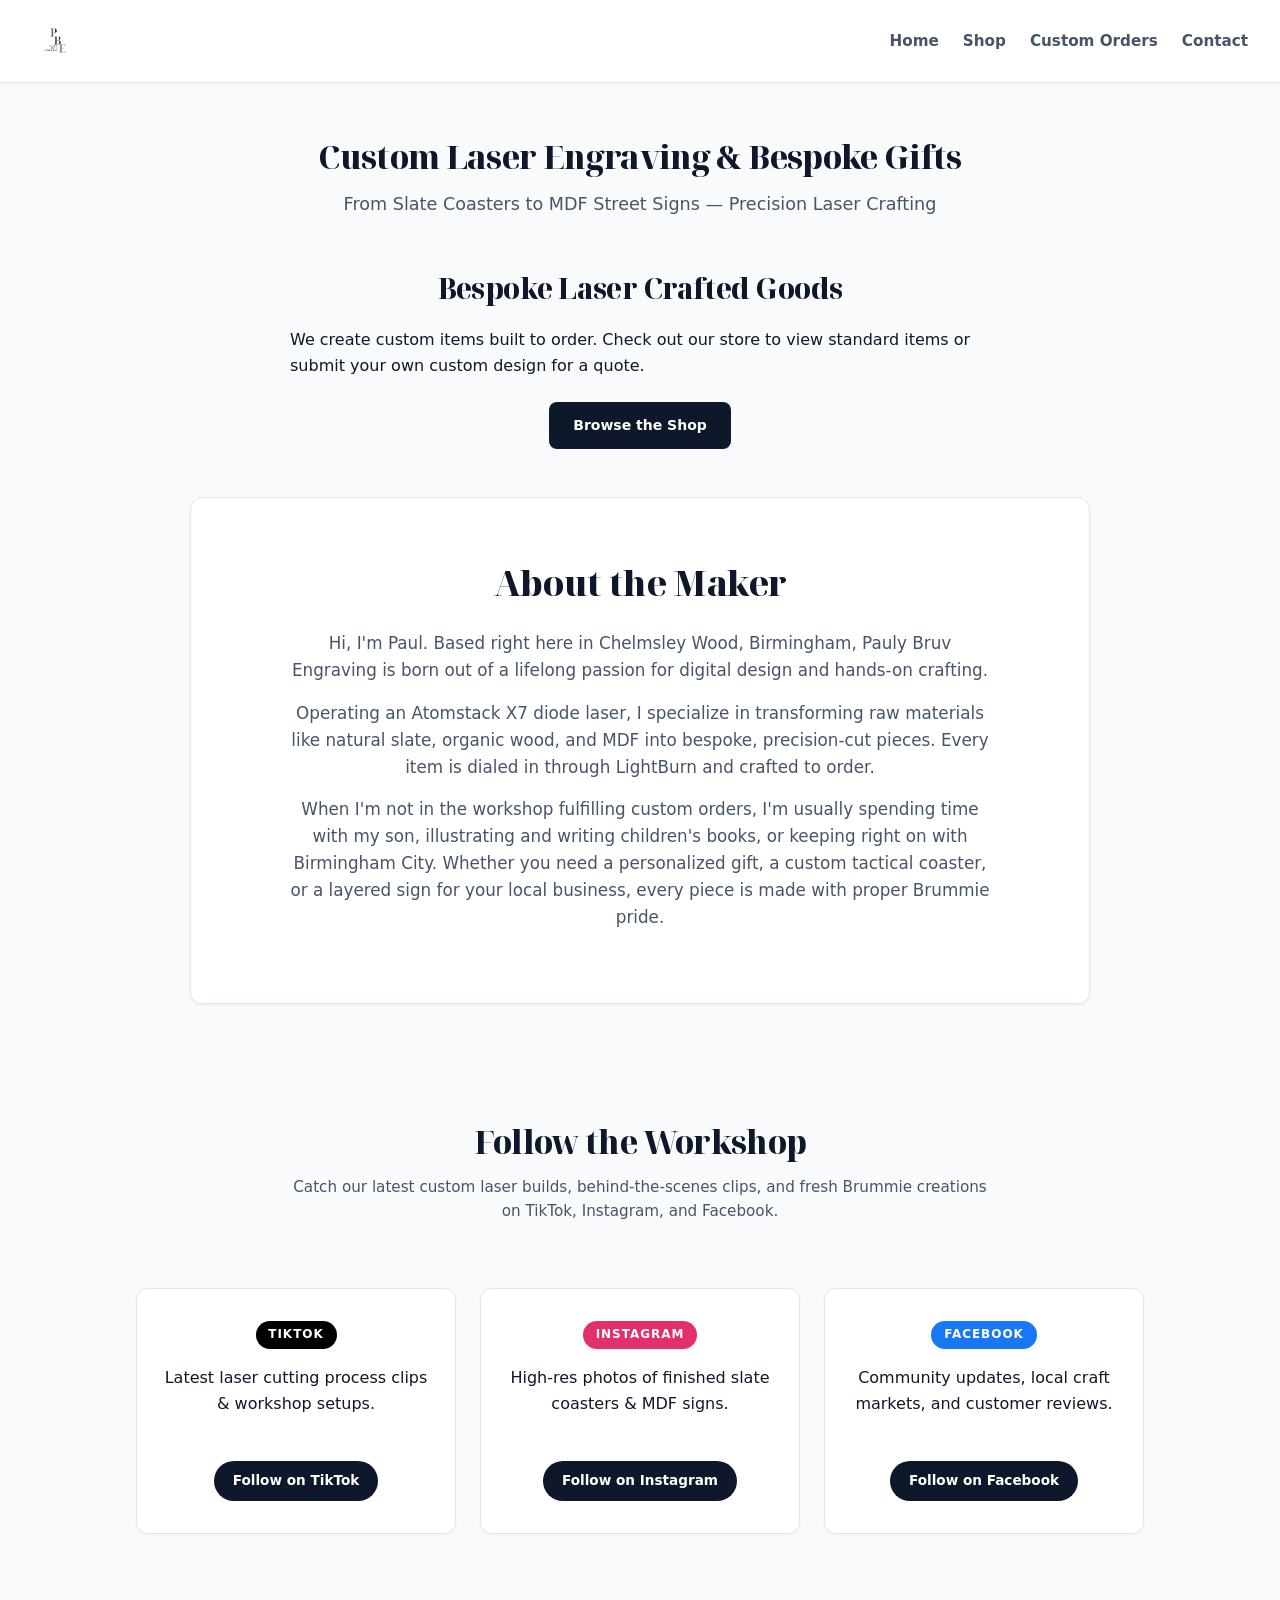
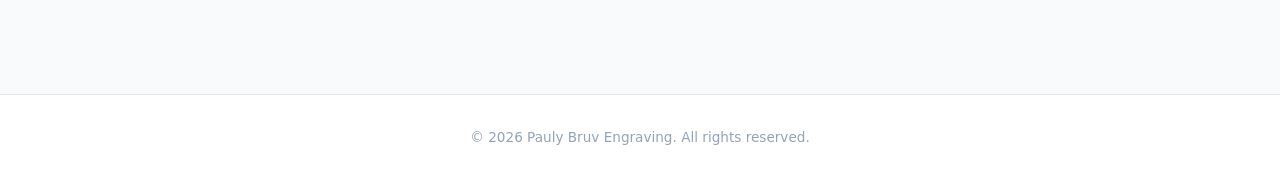
==== index.html @ 88989d53 "new social media" ====
<!DOCTYPE html>
<html lang="en">
<head>
    <meta charset="UTF-8">
    <meta name="viewport" content="width=device-width, initial-scale=1.0">
    <title>Pauly Bruv Engraving - Home</title>
    <!-- Google Fonts: Noto Serif Display -->
    <link rel="preconnect" href="https://fonts.googleapis.com">
    <link rel="preconnect" href="https://fonts.gstatic.com" crossorigin>
    <link href="https://fonts.googleapis.com/css2?family=Noto+Serif+Display:ital,wght@0,100..900;1,100..900&display=swap" rel="stylesheet">
    <link rel="stylesheet" href="assets/css/style.css">
</head>
<body>

    <!-- Main Navigation Header -->
    <header>
        <!-- Logo acts as the home link -->
        <a href="index.html" class="logo-link">
            <img src="assets/images/logo.png" alt="Pauly Bruv Engraving Logo" class="logo-img">
            <!-- Hidden h1 for accessibility/screen readers -->
            <h1 style="position: absolute; width: 1px; height: 1px; padding: 0; margin: -1px; overflow: hidden; clip: rect(0, 0, 0, 0); border: 0;">Pauly Bruv Engraving</h1>
        </a>
        <nav>
            <a href="index.html">Home</a>
            <a href="shop.html">Shop</a>
            <a href="custom.html">Custom Orders</a>
            <a href="contact.html">Contact</a>
        </nav>
    </header>

    <!-- Hero Section -->
    <section class="hero">
        <div class="hero-content">
            <h2>Custom Laser Engraving & Bespoke Gifts</h2>
            <p>From Slate Coasters to MDF Street Signs — Precision Laser Crafting</p>
        </div>
    </section>

    <!-- Home Page Content -->
    <main>
        <h2>Bespoke Laser Crafted Goods</h2>
        <p>We create custom items built to order. Check out our store to view standard items or submit your own custom design for a quote.</p>
        <a href="shop.html" class="btn">Browse the Shop</a>

        <!-- About the Maker Section -->
        <section class="about-maker">
            <div class="about-content">
                <h2>About the Maker</h2>
                <p>Hi, I'm Paul. Based right here in Chelmsley Wood, Birmingham, Pauly Bruv Engraving is born out of a lifelong passion for digital design and hands-on crafting.</p>
                <p>Operating an Atomstack X7 diode laser, I specialize in transforming raw materials like natural slate, organic wood, and MDF into bespoke, precision-cut pieces. Every item is dialed in through LightBurn and crafted to order.</p>
                <p>When I'm not in the workshop fulfilling custom orders, I'm usually spending time with my son, illustrating and writing children's books, or keeping right on with Birmingham City. Whether you need a personalized gift, a custom tactical coaster, or a layered sign for your local business, every piece is made with proper Brummie pride.</p>
            </div>
        </section>

<!-- Social Media Showcase Section -->
<section class="social-showcase">
    <div class="social-header">
        <h2>Follow the Workshop</h2>
        <p>Catch our latest custom laser builds, behind-the-scenes clips, and fresh Brummie creations on TikTok, Instagram, and Facebook.</p>
    </div>

    <!-- Live Widget Container (e.g., Elfsight / Juicer Embed Code) -->
    <div class="social-embed-container">
        <!-- REPLACE THE DIV BELOW WITH YOUR WIDGET EMBED SCRIPT -->
        <div class="social-grid-placeholder">
            <div class="social-card">
                <span class="platform-tag tiktok">TikTok</span>
                <p>Latest laser cutting process clips & workshop setups.</p>
                <a href="https://www.tiktok.com/@paulybruvengraving" target="_blank" rel="noopener" class="btn-social">Follow on TikTok</a>
            </div>
            <div class="social-card">
                <span class="platform-tag instagram">Instagram</span>
                <p>High-res photos of finished slate coasters & MDF signs.</p>
                <a href="https://www.instagram.com/paulybruvengraving/?hl=en" target="_blank" rel="noopener" class="btn-social">Follow on Instagram</a>
            </div>
            <div class="social-card">
                <span class="platform-tag facebook">Facebook</span>
                <p>Community updates, local craft markets, and customer reviews.</p>
                <a href="https://www.facebook.com/profile.php?id=100086305278926&locale=en_GB" target="_blank" rel="noopener" class="btn-social">Follow on Facebook</a>
            </div>
        </div>
    </div>
</section>

    </main>

    <!-- Universal Footer -->
    <footer>
        <p>&copy; 2026 Pauly Bruv Engraving. All rights reserved.</p>
    </footer>

</body>
</html>
---- assets/css/style.css ----
/* ==========================================================================
   1. GLOBAL VARIABLES & DESIGN SYSTEM
   ========================================================================== */
:root {
    /* Color Palette */
    --bg-main: #f8fafc;
    --surface-white: #ffffff;
    --text-primary: #0f172a;
    --text-secondary: #475569;
    --text-muted: #94a3b8;
    
    /* Borders & Accents */
    --border-light: #e2e8f0;
    --border-hover: #cbd5e1;
    --accent-black: #0f172a;
    --accent-hover: #334155;
    --accent-bronze: #5d4037; /* Bronze accent matching brand logo */
    
    /* Badges & Shadows */
    --badge-bg: #fef3c7;
    --badge-text: #92400e;
    --shadow-sm: 0 1px 3px 0 rgb(0 0 0 / 0.05);
    --shadow-md: 0 10px 15px -3px rgb(0 0 0 / 0.05), 0 4px 6px -4px rgb(0 0 0 / 0.02);
    
    /* Dimensions & Typography */
    --radius: 8px;
    --font-heading: 'Noto Serif Display', serif;
    --font-body: system-ui, -apple-system, BlinkMacSystemFont, 'Segoe UI', Roboto, Oxygen, Ubuntu, Cantarell, sans-serif;
}


/* ==========================================================================
   2. GLOBAL BASE STYLES
   ========================================================================== */
* {
    box-sizing: border-box;
    margin: 0;
    padding: 0;
}

body {
    font-family: var(--font-body);
    background-color: var(--bg-main);
    color: var(--text-primary);
    line-height: 1.6;
    -webkit-font-smoothing: antialiased;
}

h1, h2, h3 {
    font-family: var(--font-heading);
}

/* Base Page Container */
main {
    max-width: 1200px;
    margin: 0 auto;
    padding: 2rem 1.5rem 5rem 1.5rem;
    display: flex;
    flex-direction: column;
    align-items: center;
}

main h2 {
    font-size: 1.75rem;
    font-weight: 800;
    letter-spacing: -0.02em;
    margin-bottom: 1rem;
    text-align: center;
}

main p {
    max-width: 700px;
    margin-bottom: 1.5rem;
}


/* ==========================================================================
   3. NAVIGATION HEADER & FOOTER (FLEXBOX)
   ========================================================================== */
header {
    display: flex;
    justify-content: space-between;
    align-items: center;
    background-color: rgba(255, 255, 255, 0.95);
    backdrop-filter: blur(8px);
    border-bottom: 1px solid var(--border-light);
    padding: 1rem 2rem;
    position: sticky;
    top: 0;
    z-index: 100;
    box-shadow: var(--shadow-sm);
}

.logo-link {
    display: flex;
    align-items: center;
    text-decoration: none;
    line-height: 0; 
}

.logo-img {
    max-height: 50px;
    width: auto; 
    transition: transform 0.2s ease;
}

.logo-img:hover {
    transform: scale(1.03);
}

nav {
    display: flex;
    gap: 1.5rem;
    align-items: center;
}

nav a {
    color: var(--text-secondary);
    text-decoration: none;
    font-size: 0.95rem;
    font-weight: 600;
    transition: color 0.2s ease-in-out;
}

nav a:hover {
    color: var(--accent-bronze);
}

footer {
    border-top: 1px solid var(--border-light);
    text-align: center;
    padding: 2rem 1rem;
    color: var(--text-muted);
    font-size: 0.85rem;
    background-color: var(--surface-white);
}


/* ==========================================================================
   4. HOME PAGE - HERO SECTION
   ========================================================================== */
.hero {
    display: flex;
    justify-content: center;
    align-items: center;
    text-align: center;
    padding: 3rem 1.5rem 1rem 1.5rem;
    width: 100%;
}

.hero-content {
    max-width: 800px;
    width: 100%;
}

.hero-content h2 {
    font-size: 2rem;
    font-weight: 800;
    letter-spacing: -0.02em;
    margin-bottom: 0.5rem;
}

.hero-content p {
    font-size: 1.1rem;
    color: var(--text-secondary);
}


/* ==========================================================================
   5. SHOP PAGE - PRODUCT CATALOG FLEXBOX GRID
   ========================================================================== */
main section {
    display: flex;
    flex-wrap: wrap;
    gap: 2rem;
    justify-content: center;
    padding: 2rem 0;
    width: 100%;
}

article {
    display: flex;
    flex-direction: column;
    justify-content: space-between;
    flex: 1 1 280px; 
    max-width: 350px;
    background: var(--surface-white);
    border: 1px solid var(--border-light);
    border-radius: 12px;
    padding: 1.5rem;
    position: relative;
    box-shadow: var(--shadow-sm);
    transition: transform 0.2s ease, border-color 0.2s ease, box-shadow 0.2s ease;
}

article:hover {
    transform: translateY(-3px);
    border-color: var(--border-hover);
    box-shadow: var(--shadow-md);
}

article img {
    width: 100%;
    height: 200px;
    object-fit: cover;
    background-color: var(--bg-main);
    border-radius: 8px;
    margin-bottom: 1.25rem;
    border: 1px solid var(--border-light);
}

mark {
    position: absolute;
    top: 2rem;
    left: 2rem;
    background-color: var(--badge-bg);
    color: var(--badge-text);
    font-size: 0.75rem;
    font-weight: 700;
    text-transform: uppercase;
    letter-spacing: 0.05em;
    padding: 0.25rem 0.6rem;
    border-radius: 4px;
}

article h3 {
    font-size: 1.1rem;
    font-weight: 700;
    line-height: 1.3;
    margin-bottom: 0.5rem;
}

article p {
    color: var(--text-secondary);
    font-size: 0.9rem;
    margin-bottom: 0.75rem;
}

article p strong {
    color: var(--text-primary);
    font-size: 1.1rem;
}


/* ==========================================================================
   6. REUSABLE BUTTONS
   ========================================================================== */
.btn,
.btn-primary {
    display: inline-block;
    text-align: center;
    background-color: var(--accent-black);
    color: var(--surface-white);
    text-decoration: none;
    font-weight: 600;
    font-size: 0.875rem;
    padding: 0.75rem 1.5rem;
    border-radius: var(--radius);
    transition: background-color 0.2s ease, transform 0.15s ease;
}

article a {
    display: inline-block;
    text-align: center;
    background-color: var(--accent-black);
    color: var(--surface-white);
    text-decoration: none;
    font-weight: 600;
    font-size: 0.875rem;
    padding: 0.75rem 1.5rem;
    border-radius: var(--radius);
    margin-top: auto;
    align-self: center;
    transition: background-color 0.2s ease, transform 0.15s ease;
}

article a:hover, 
.btn:hover,
.btn-primary:hover {
    background-color: var(--accent-hover);
    transform: translateY(-1px);
}


/* ==========================================================================
   7. CUSTOM ORDER PAGE & FORMS
   ========================================================================== */
.custom-order-container {
    max-width: 800px;
    width: 100%;
    margin: 0 auto;
    padding: 2.5rem;
    background-color: var(--surface-white);
    border: 1px solid var(--border-light);
    border-radius: 12px;
    box-shadow: var(--shadow-sm);
}

.custom-order-header {
    text-align: center;
    margin-bottom: 2rem;
    border-bottom: 1px solid var(--border-light);
    padding-bottom: 1.5rem;
}

.custom-order-header h2 {
    font-size: 2rem;
    font-weight: 800;
    color: var(--text-primary);
    margin-bottom: 0.5rem;
}

.form-group {
    margin-bottom: 1.5rem;
    display: flex;
    flex-direction: column;
}

.form-group label {
    font-weight: 600;
    margin-bottom: 0.5rem;
    font-size: 0.9rem;
    color: var(--text-primary);
}

.form-control,
input[type="text"],
input[type="email"],
select,
textarea {
    width: 100%;
    padding: 0.75rem 1rem;
    background-color: var(--bg-main);
    border: 1px solid var(--border-light);
    border-radius: var(--radius);
    color: var(--text-primary);
    font-size: 0.95rem;
    font-family: inherit;
    transition: border-color 0.2s, box-shadow 0.2s, background-color 0.2s;
}

textarea {
    resize: vertical;
    min-height: 120px;
}

.form-control:focus,
input[type="text"]:focus,
input[type="email"]:focus,
select:focus,
textarea:focus {
    outline: none;
    border-color: var(--accent-black);
    background-color: var(--surface-white);
    box-shadow: 0 0 0 3px rgba(15, 23, 42, 0.1);
}

.file-upload-zone {
    border: 2px dashed var(--border-light);
    border-radius: var(--radius);
    padding: 2rem;
    text-align: center;
    background-color: var(--bg-main);
    cursor: pointer;
    transition: border-color 0.2s, background-color 0.2s;
}

.file-upload-zone:hover {
    border-color: var(--accent-black);
    background-color: var(--surface-white);
}

.file-upload-zone input[type="file"] {
    display: none;
}

.btn-submit {
    width: 100%;
    padding: 0.85rem 2rem;
    background-color: var(--accent-black);
    color: var(--surface-white);
    font-weight: 700;
    font-size: 1rem;
    border: none;
    border-radius: var(--radius);
    cursor: pointer;
    text-transform: uppercase;
    letter-spacing: 0.05em;
    transition: background-color 0.2s ease, transform 0.15s ease;
}

.btn-submit:hover {
    background-color: var(--accent-hover);
    transform: translateY(-1px);
}

/* ==========================================================================
   EXACT MDF STREET SIGN MOCKUP (INSET CORNERS & DUAL-LAYER)
   ========================================================================== */
.sign-preview-wrapper {
    background: var(--surface-white);
    border: 1px solid var(--border-light);
    border-radius: 12px;
    padding: 2rem 1.5rem;
    margin-bottom: 2rem;
    text-align: center;
    box-shadow: var(--shadow-sm);
    width: 100%;
}

/* Mockup Frame forced to exact 395 x 98.75 mm aspect ratio (4:1) */
.mdf-mockup {
    width: 100%;
    max-width: 520px;
    aspect-ratio: 395 / 98.75;
    margin: 1.5rem auto;
    position: relative;
    display: flex;
    align-items: center;
    justify-content: center;
    padding: 12px;
    box-sizing: border-box;
    
    /* Inset corner shape matching physical vector cut */
    clip-path: polygon(
        14px 0%, calc(100% - 14px) 0%, 
        100% 14px, 100% calc(100% - 14px), 
        calc(100% - 14px) 100%, 14px 100%, 
        0% calc(100% - 14px), 0% 14px
    );
    box-shadow: 0 8px 18px rgba(0, 0, 0, 0.3);
    transition: background-color 0.2s ease;
}

/* Style A: Black Outer Frame / White Faceplate / Black Lettering */
.mdf-mockup.black-base-white-text {
    background-color: #121212;
}

.mdf-mockup.black-base-white-text .sign-border {
    background-color: #f2f2f2;
    border: 2px solid #e0e0e0;
}

.mdf-mockup.black-base-white-text #preview-text-display {
    color: #121212;
    text-shadow: 1px 1px 1px rgba(0, 0, 0, 0.15);
}

/* Style B: Inverted Color Scheme */
.mdf-mockup.white-base-black-text {
    background-color: #f2f2f2;
}

.mdf-mockup.white-base-black-text .sign-border {
    background-color: #121212;
    border: 2px solid #222222;
}

.mdf-mockup.white-base-black-text #preview-text-display {
    color: #f2f2f2;
    text-shadow: 1px 1px 1px rgba(0, 0, 0, 0.5);
}

/* Inner Faceplate Cutout */
.sign-border {
    width: 100%;
    height: 100%;
    display: flex;
    align-items: center;
    justify-content: center;
    padding: 0 1.5rem;
    box-sizing: border-box;
    
    clip-path: polygon(
        10px 0%, calc(100% - 10px) 0%, 
        100% 10px, 100% calc(100% - 10px), 
        calc(100% - 10px) 100%, 10px 100%, 
        0% calc(100% - 10px), 0% 10px
    );
}

/* Sign Typography */
#preview-text-display {
    font-family: system-ui, -apple-system, BlinkMacSystemFont, "Segoe UI", Roboto, sans-serif;
    font-size: 1.4rem;
    font-weight: 900;
    letter-spacing: 0.05em;
    text-transform: uppercase;
    white-space: nowrap;
    overflow: hidden;
    text-overflow: ellipsis;
    max-width: 100%;
    line-height: 1;
}

/* ==========================================================================
   PREMIUM FINISH TOGGLE BUTTONS
   ========================================================================== */
.preview-controls {
    display: flex;
    flex-direction: column;
    align-items: center;
    gap: 0.85rem;
    margin-top: 1.75rem;
}

.preview-controls label {
    font-size: 0.8rem;
    font-weight: 800;
    text-transform: uppercase;
    letter-spacing: 0.08em;
    color: var(--text-secondary);
}

.button-group {
    display: flex;
    gap: 0.75rem;
    flex-wrap: wrap;
    justify-content: center;
}

.finish-btn {
    background-color: var(--surface-white);
    color: var(--text-primary);
    border: 2px solid var(--border-light);
    padding: 0.7rem 1.4rem;
    font-size: 0.85rem;
    font-weight: 700;
    border-radius: 30px;
    cursor: pointer;
    transition: all 0.2s cubic-bezier(0.4, 0, 0.2, 1);
    box-shadow: 0 2px 4px rgba(0,0,0,0.04);
    display: flex;
    align-items: center;
    gap: 0.5rem;
}

.finish-btn::before {
    content: '';
    display: inline-block;
    width: 8px;
    height: 8px;
    border-radius: 50%;
    background-color: var(--border-hover);
    transition: background-color 0.2s ease;
}

.finish-btn:hover {
    border-color: var(--accent-black);
    transform: translateY(-2px);
    box-shadow: 0 4px 12px rgba(0,0,0,0.08);
}

.finish-btn.active {
    background-color: #121212;
    color: #ffffff;
    border-color: #121212;
    box-shadow: 0 4px 12px rgba(0,0,0,0.18);
}

.finish-btn.active::before {
    background-color: #22c55e;
}


/* ==========================================================================
   8. ABOUT THE MAKER (HOME PAGE)
   ========================================================================== */
.about-maker {
    width: 90%; 
    max-width: 900px; 
    background-color: var(--surface-white);
    border: 1px solid var(--border-light);
    border-radius: 12px;
    padding: 3.5rem 2rem;
    margin: 3rem auto 2rem auto; 
    box-shadow: var(--shadow-sm);
    display: flex;
    flex-direction: column;
    align-items: center;
    text-align: center; 
}

.about-content {
    width: 100%;
    text-align: center;
}

.about-maker h2 {
    color: var(--text-primary);
    font-size: 2.2rem;
    margin-bottom: 1.25rem;
}

.about-maker p {
    color: var(--text-secondary);
    font-size: 1.05rem;
    margin-bottom: 1rem;
    max-width: 700px; 
    margin-left: auto;
    margin-right: auto;
}


/* ==========================================================================
   9. MEDIA QUERIES (RESPONSIVENESS)
   ========================================================================== */
@media (max-width: 600px) {
    header {
        flex-direction: column;
        gap: 1rem;
    }

    nav {
        margin-left: 0;
    }

    .custom-order-container {
        padding: 1.25rem;
    }

    .about-maker {
        padding: 2.5rem 1.5rem;
    }
}

/* ==========================================================================
   SOCIAL MEDIA SHOWCASE SECTION
   ========================================================================== */
.social-showcase {
    width: 100%;
    max-width: 1100px;
    margin: 3rem auto;
    text-align: center;
}

.social-header h2 {
    font-size: 2rem;
    font-weight: 800;
    margin-bottom: 0.5rem;
}

.social-header p {
    color: var(--text-secondary);
    font-size: 0.95rem;
    margin: 0 auto 2rem auto;
}

.social-grid-placeholder {
    display: flex;
    gap: 1.5rem;
    flex-wrap: wrap;
    justify-content: center;
}

.social-card {
    background: var(--surface-white);
    border: 1px solid var(--border-light);
    border-radius: 12px;
    padding: 2rem 1.5rem;
    flex: 1 1 250px;
    max-width: 320px;
    display: flex;
    flex-direction: column;
    align-items: center;
    justify-content: space-between;
    box-shadow: var(--shadow-sm);
    transition: transform 0.2s ease, box-shadow 0.2s ease;
}

.social-card:hover {
    transform: translateY(-3px);
    box-shadow: var(--shadow-md);
}

.platform-tag {
    font-size: 0.75rem;
    font-weight: 800;
    text-transform: uppercase;
    letter-spacing: 0.08em;
    padding: 0.3rem 0.8rem;
    border-radius: 20px;
    margin-bottom: 1rem;
}

.platform-tag.tiktok { background: #000000; color: #ffffff; }
.platform-tag.instagram { background: #e1306c; color: #ffffff; }
.platform-tag.facebook { background: #1877f2; color: #ffffff; }

.btn-social {
    display: inline-block;
    margin-top: 1.25rem;
    padding: 0.6rem 1.2rem;
    background-color: var(--accent-black);
    color: var(--surface-white);
    text-decoration: none;
    font-size: 0.85rem;
    font-weight: 700;
    border-radius: 30px;
    transition: background-color 0.2s ease, transform 0.15s ease;
}

.btn-social:hover {
    background-color: var(--accent-hover);
    transform: translateY(-1px);
}
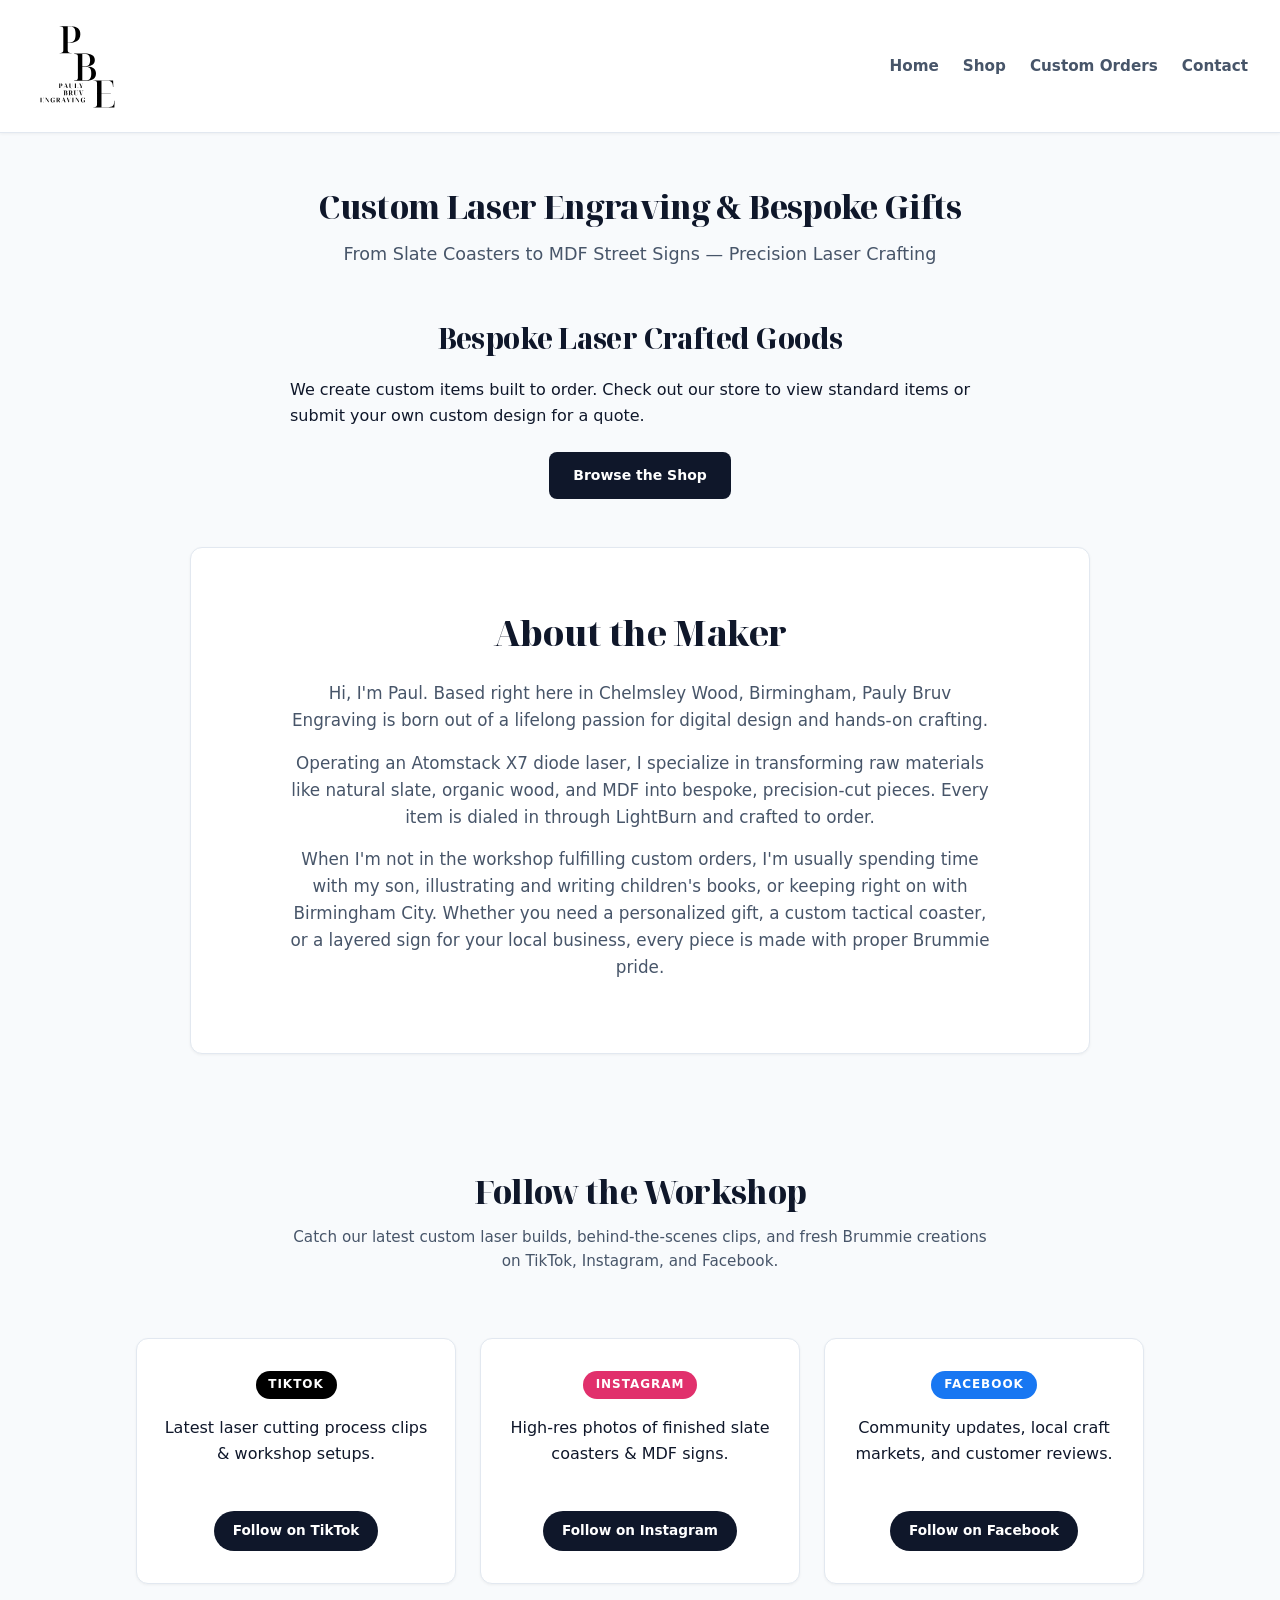
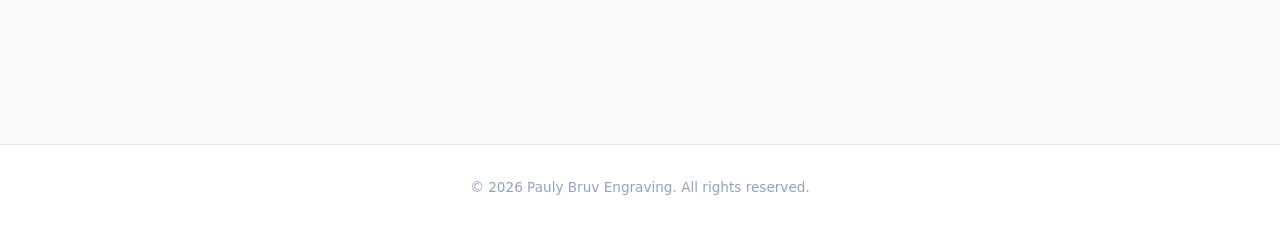
==== commit d32306cf: "Force push updated logo.svg file" ====
--- a/index.html
+++ b/index.html
@@ -16,7 +16,7 @@
     <header>
         <!-- Logo acts as the home link -->
         <a href="index.html" class="logo-link">
-            <img src="assets/images/logo.png" alt="Pauly Bruv Engraving Logo" class="logo-img">
+            <img src="assets/images/logo.svg" alt="Pauly Bruv Engraving Logo" class="logo-img">
             <!-- Hidden h1 for accessibility/screen readers -->
             <h1 style="position: absolute; width: 1px; height: 1px; padding: 0; margin: -1px; overflow: hidden; clip: rect(0, 0, 0, 0); border: 0;">Pauly Bruv Engraving</h1>
         </a>
--- a/assets/css/style.css
+++ b/assets/css/style.css
@@ -99,7 +99,7 @@
 }
 
 .logo-img {
-    max-height: 50px;
+    max-height: 100px;
     width: auto; 
     transition: transform 0.2s ease;
 }
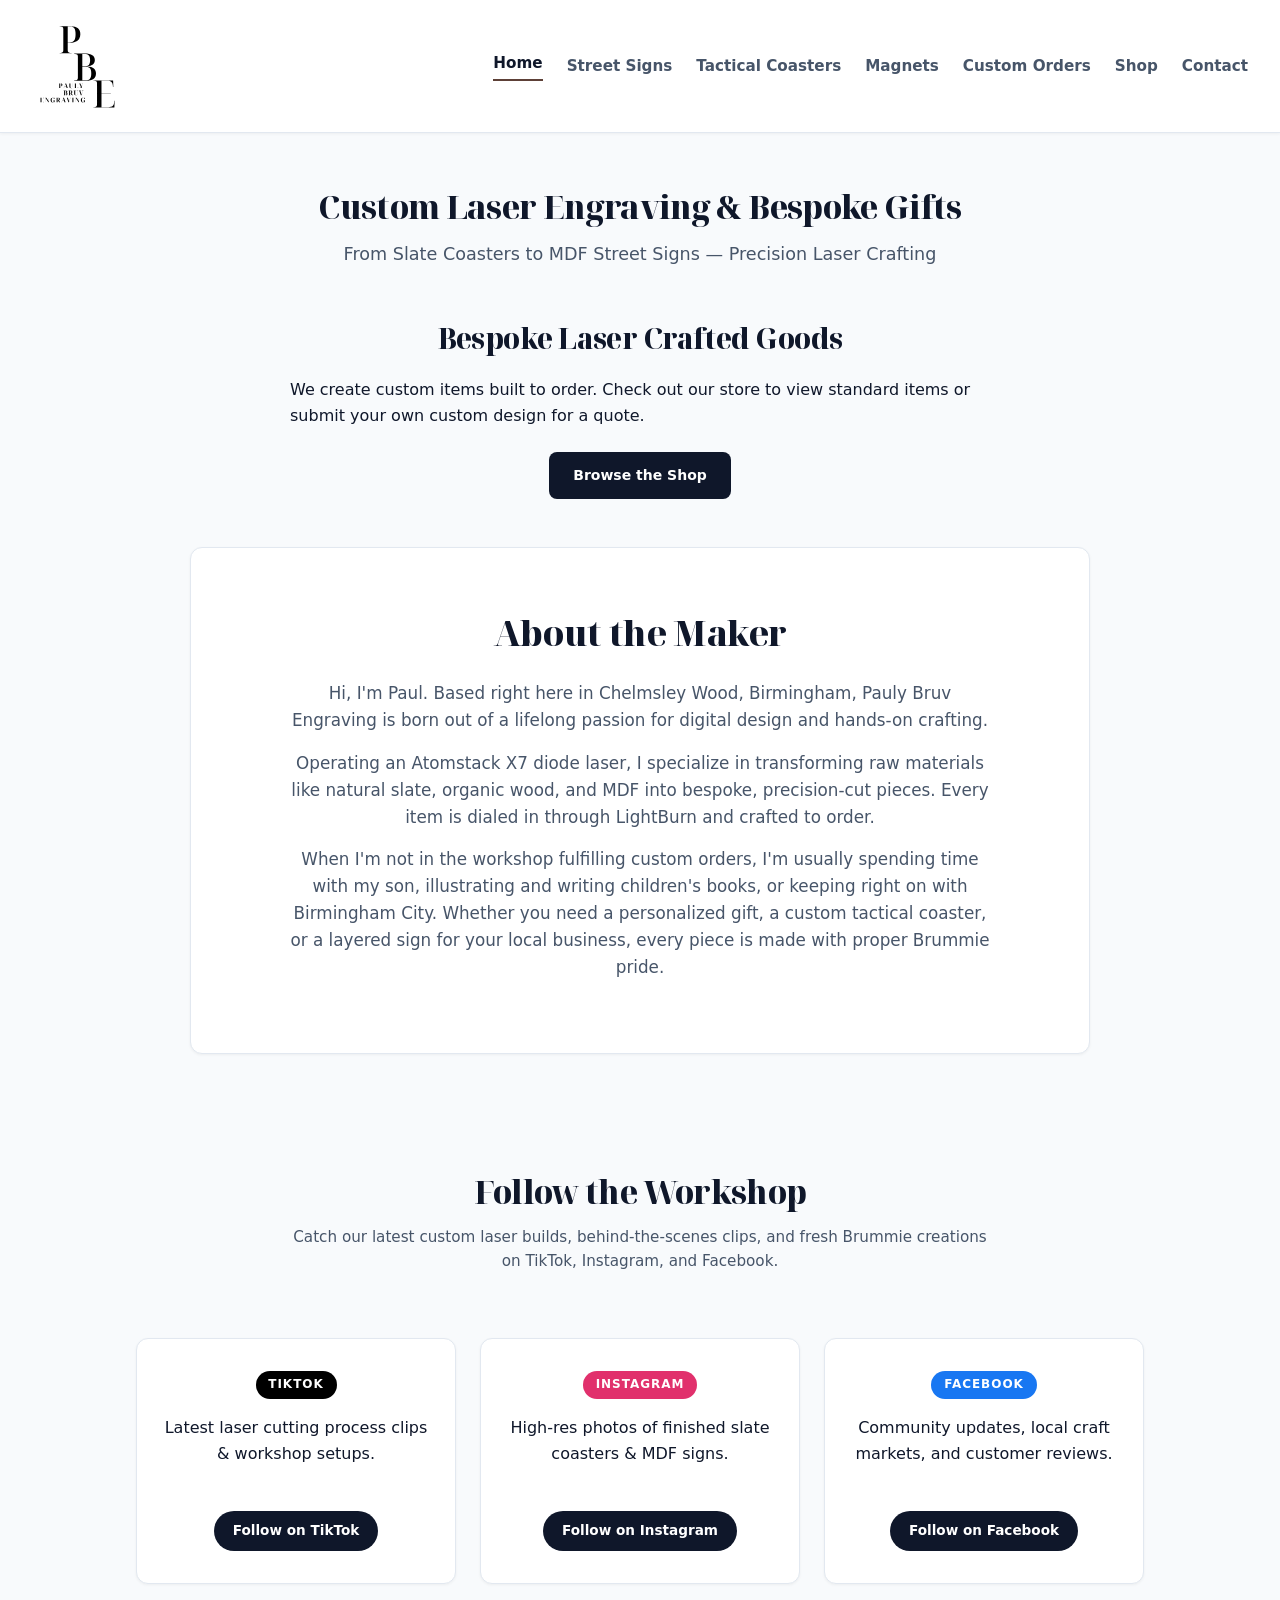
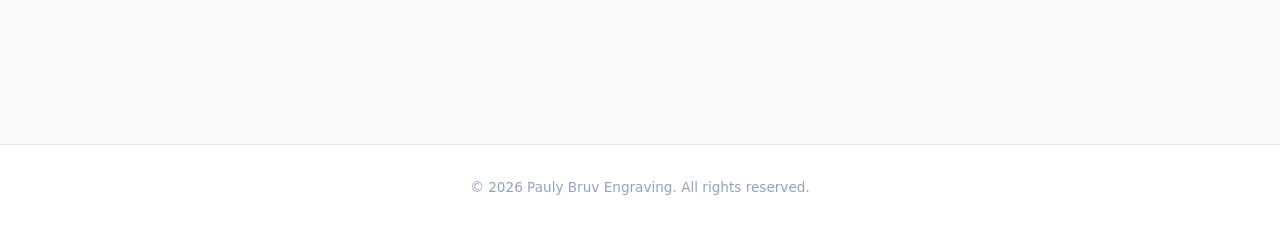
==== commit d855d25a: "Updated site layout, navigation, street sign builder, and CSS" ====
--- a/index.html
+++ b/index.html
@@ -1,93 +1,151 @@
-<!DOCTYPE html>
+<!doctype html>
 <html lang="en">
-<head>
-    <meta charset="UTF-8">
-    <meta name="viewport" content="width=device-width, initial-scale=1.0">
+  <head>
+    <meta charset="UTF-8" />
+    <meta name="viewport" content="width=device-width, initial-scale=1.0" />
     <title>Pauly Bruv Engraving - Home</title>
-    <!-- Google Fonts: Noto Serif Display -->
-    <link rel="preconnect" href="https://fonts.googleapis.com">
-    <link rel="preconnect" href="https://fonts.gstatic.com" crossorigin>
-    <link href="https://fonts.googleapis.com/css2?family=Noto+Serif+Display:ital,wght@0,100..900;1,100..900&display=swap" rel="stylesheet">
-    <link rel="stylesheet" href="assets/css/style.css">
-</head>
-<body>
-
-    <!-- Main Navigation Header -->
+    <link rel="preconnect" href="https://fonts.googleapis.com" />
+    <link rel="preconnect" href="https://fonts.gstatic.com" crossorigin />
+    <link
+      href="https://fonts.googleapis.com/css2?family=Noto+Serif+Display:ital,wght@0,100..900;1,100..900&display=swap"
+      rel="stylesheet"
+    />
+    <link rel="stylesheet" href="assets/css/style.css" />
+  </head>
+  <body>
+    <!-- Standardized Navigation Header -->
     <header>
-        <!-- Logo acts as the home link -->
-        <a href="index.html" class="logo-link">
-            <img src="assets/images/logo.svg" alt="Pauly Bruv Engraving Logo" class="logo-img">
-            <!-- Hidden h1 for accessibility/screen readers -->
-            <h1 style="position: absolute; width: 1px; height: 1px; padding: 0; margin: -1px; overflow: hidden; clip: rect(0, 0, 0, 0); border: 0;">Pauly Bruv Engraving</h1>
-        </a>
-        <nav>
-            <a href="index.html">Home</a>
-            <a href="shop.html">Shop</a>
-            <a href="custom.html">Custom Orders</a>
-            <a href="contact.html">Contact</a>
-        </nav>
+      <a href="index.html" class="logo-link">
+        <img
+          src="assets/images/logo.svg"
+          alt="Pauly Bruv Engraving Logo"
+          class="logo-img"
+        />
+        <h1
+          style="
+            position: absolute;
+            width: 1px;
+            height: 1px;
+            padding: 0;
+            margin: -1px;
+            overflow: hidden;
+            clip: rect(0, 0, 0, 0);
+            border: 0;
+          "
+        >
+          Pauly Bruv Engraving
+        </h1>
+      </a>
+      <nav>
+        <a href="index.html" class="active">Home</a>
+        <a href="street-signs.html">Street Signs</a>
+        <a href="tactical-coasters.html">Tactical Coasters</a>
+        <a href="magnets.html">Magnets</a>
+        <a href="custom.html">Custom Orders</a>
+        <a href="shop.html">Shop</a>
+        <a href="contact.html">Contact</a>
+      </nav>
     </header>
 
     <!-- Hero Section -->
     <section class="hero">
-        <div class="hero-content">
-            <h2>Custom Laser Engraving & Bespoke Gifts</h2>
-            <p>From Slate Coasters to MDF Street Signs — Precision Laser Crafting</p>
-        </div>
+      <div class="hero-content">
+        <h2>Custom Laser Engraving & Bespoke Gifts</h2>
+        <p>
+          From Slate Coasters to MDF Street Signs — Precision Laser Crafting
+        </p>
+      </div>
     </section>
 
     <!-- Home Page Content -->
     <main>
-        <h2>Bespoke Laser Crafted Goods</h2>
-        <p>We create custom items built to order. Check out our store to view standard items or submit your own custom design for a quote.</p>
-        <a href="shop.html" class="btn">Browse the Shop</a>
+      <h2>Bespoke Laser Crafted Goods</h2>
+      <p>
+        We create custom items built to order. Check out our store to view
+        standard items or submit your own custom design for a quote.
+      </p>
+      <a href="shop.html" class="btn">Browse the Shop</a>
 
-        <!-- About the Maker Section -->
-        <section class="about-maker">
-            <div class="about-content">
-                <h2>About the Maker</h2>
-                <p>Hi, I'm Paul. Based right here in Chelmsley Wood, Birmingham, Pauly Bruv Engraving is born out of a lifelong passion for digital design and hands-on crafting.</p>
-                <p>Operating an Atomstack X7 diode laser, I specialize in transforming raw materials like natural slate, organic wood, and MDF into bespoke, precision-cut pieces. Every item is dialed in through LightBurn and crafted to order.</p>
-                <p>When I'm not in the workshop fulfilling custom orders, I'm usually spending time with my son, illustrating and writing children's books, or keeping right on with Birmingham City. Whether you need a personalized gift, a custom tactical coaster, or a layered sign for your local business, every piece is made with proper Brummie pride.</p>
-            </div>
-        </section>
+      <!-- About the Maker Section -->
+      <section class="about-maker">
+        <div class="about-content">
+          <h2>About the Maker</h2>
+          <p>
+            Hi, I'm Paul. Based right here in Chelmsley Wood, Birmingham, Pauly
+            Bruv Engraving is born out of a lifelong passion for digital design
+            and hands-on crafting.
+          </p>
+          <p>
+            Operating an Atomstack X7 diode laser, I specialize in transforming
+            raw materials like natural slate, organic wood, and MDF into
+            bespoke, precision-cut pieces. Every item is dialed in through
+            LightBurn and crafted to order.
+          </p>
+          <p>
+            When I'm not in the workshop fulfilling custom orders, I'm usually
+            spending time with my son, illustrating and writing children's
+            books, or keeping right on with Birmingham City. Whether you need a
+            personalized gift, a custom tactical coaster, or a layered sign for
+            your local business, every piece is made with proper Brummie pride.
+          </p>
+        </div>
+      </section>
 
-<!-- Social Media Showcase Section -->
-<section class="social-showcase">
-    <div class="social-header">
-        <h2>Follow the Workshop</h2>
-        <p>Catch our latest custom laser builds, behind-the-scenes clips, and fresh Brummie creations on TikTok, Instagram, and Facebook.</p>
-    </div>
+      <!-- Social Media Showcase Section -->
+      <section class="social-showcase">
+        <div class="social-header">
+          <h2>Follow the Workshop</h2>
+          <p>
+            Catch our latest custom laser builds, behind-the-scenes clips, and
+            fresh Brummie creations on TikTok, Instagram, and Facebook.
+          </p>
+        </div>
 
-    <!-- Live Widget Container (e.g., Elfsight / Juicer Embed Code) -->
-    <div class="social-embed-container">
-        <!-- REPLACE THE DIV BELOW WITH YOUR WIDGET EMBED SCRIPT -->
-        <div class="social-grid-placeholder">
+        <div class="social-embed-container">
+          <div class="social-grid-placeholder">
             <div class="social-card">
-                <span class="platform-tag tiktok">TikTok</span>
-                <p>Latest laser cutting process clips & workshop setups.</p>
-                <a href="https://www.tiktok.com/@paulybruvengraving" target="_blank" rel="noopener" class="btn-social">Follow on TikTok</a>
+              <span class="platform-tag tiktok">TikTok</span>
+              <p>Latest laser cutting process clips & workshop setups.</p>
+              <a
+                href="https://www.tiktok.com/@paulybruvengraving"
+                target="_blank"
+                rel="noopener"
+                class="btn-social"
+                >Follow on TikTok</a
+              >
             </div>
             <div class="social-card">
-                <span class="platform-tag instagram">Instagram</span>
-                <p>High-res photos of finished slate coasters & MDF signs.</p>
-                <a href="https://www.instagram.com/paulybruvengraving/?hl=en" target="_blank" rel="noopener" class="btn-social">Follow on Instagram</a>
+              <span class="platform-tag instagram">Instagram</span>
+              <p>High-res photos of finished slate coasters & MDF signs.</p>
+              <a
+                href="https://www.instagram.com/paulybruvengraving/?hl=en"
+                target="_blank"
+                rel="noopener"
+                class="btn-social"
+                >Follow on Instagram</a
+              >
             </div>
             <div class="social-card">
-                <span class="platform-tag facebook">Facebook</span>
-                <p>Community updates, local craft markets, and customer reviews.</p>
-                <a href="https://www.facebook.com/profile.php?id=100086305278926&locale=en_GB" target="_blank" rel="noopener" class="btn-social">Follow on Facebook</a>
+              <span class="platform-tag facebook">Facebook</span>
+              <p>
+                Community updates, local craft markets, and customer reviews.
+              </p>
+              <a
+                href="https://www.facebook.com/profile.php?id=100086305278926&locale=en_GB"
+                target="_blank"
+                rel="noopener"
+                class="btn-social"
+                >Follow on Facebook</a
+              >
             </div>
+          </div>
         </div>
-    </div>
-</section>
-
+      </section>
     </main>
 
     <!-- Universal Footer -->
     <footer>
-        <p>&copy; 2026 Pauly Bruv Engraving. All rights reserved.</p>
+      <p>&copy; 2026 Pauly Bruv Engraving. All rights reserved.</p>
     </footer>
-
-</body>
-</html>+  </body>
+</html>
--- a/assets/css/style.css
+++ b/assets/css/style.css
@@ -2,325 +2,389 @@
    1. GLOBAL VARIABLES & DESIGN SYSTEM
    ========================================================================== */
 :root {
-    /* Color Palette */
-    --bg-main: #f8fafc;
-    --surface-white: #ffffff;
-    --text-primary: #0f172a;
-    --text-secondary: #475569;
-    --text-muted: #94a3b8;
-    
-    /* Borders & Accents */
-    --border-light: #e2e8f0;
-    --border-hover: #cbd5e1;
-    --accent-black: #0f172a;
-    --accent-hover: #334155;
-    --accent-bronze: #5d4037; /* Bronze accent matching brand logo */
-    
-    /* Badges & Shadows */
-    --badge-bg: #fef3c7;
-    --badge-text: #92400e;
-    --shadow-sm: 0 1px 3px 0 rgb(0 0 0 / 0.05);
-    --shadow-md: 0 10px 15px -3px rgb(0 0 0 / 0.05), 0 4px 6px -4px rgb(0 0 0 / 0.02);
-    
-    /* Dimensions & Typography */
-    --radius: 8px;
-    --font-heading: 'Noto Serif Display', serif;
-    --font-body: system-ui, -apple-system, BlinkMacSystemFont, 'Segoe UI', Roboto, Oxygen, Ubuntu, Cantarell, sans-serif;
-}
-
+  /* Color Palette */
+  --bg-main: #f8fafc;
+  --surface-white: #ffffff;
+  --text-primary: #0f172a;
+  --text-secondary: #475569;
+  --text-muted: #94a3b8;
+
+  /* Borders & Accents */
+  --border-light: #e2e8f0;
+  --border-hover: #cbd5e1;
+  --accent-black: #0f172a;
+  --accent-hover: #334155;
+  --accent-bronze: #5d4037; /* Bronze accent matching brand logo */
+
+  /* Badges & Shadows */
+  --badge-bg: #fef3c7;
+  --badge-text: #92400e;
+  --shadow-sm: 0 1px 3px 0 rgb(0 0 0 / 0.05);
+  --shadow-md:
+    0 10px 15px -3px rgb(0 0 0 / 0.05), 0 4px 6px -4px rgb(0 0 0 / 0.02);
+
+  /* Dimensions & Typography */
+  --radius: 8px;
+  --font-heading: "Noto Serif Display", serif;
+  --font-body:
+    system-ui, -apple-system, BlinkMacSystemFont, "Segoe UI", Roboto, Oxygen,
+    Ubuntu, Cantarell, sans-serif;
+}
 
 /* ==========================================================================
    2. GLOBAL BASE STYLES
    ========================================================================== */
 * {
-    box-sizing: border-box;
-    margin: 0;
-    padding: 0;
+  box-sizing: border-box;
+  margin: 0;
+  padding: 0;
 }
 
 body {
-    font-family: var(--font-body);
-    background-color: var(--bg-main);
-    color: var(--text-primary);
-    line-height: 1.6;
-    -webkit-font-smoothing: antialiased;
-}
-
-h1, h2, h3 {
-    font-family: var(--font-heading);
+  font-family: var(--font-body);
+  background-color: var(--bg-main);
+  color: var(--text-primary);
+  line-height: 1.6;
+  -webkit-font-smoothing: antialiased;
+}
+
+h1,
+h2,
+h3 {
+  font-family: var(--font-heading);
 }
 
 /* Base Page Container */
 main {
-    max-width: 1200px;
-    margin: 0 auto;
-    padding: 2rem 1.5rem 5rem 1.5rem;
-    display: flex;
-    flex-direction: column;
-    align-items: center;
+  max-width: 1200px;
+  margin: 0 auto;
+  padding: 2rem 1.5rem 5rem 1.5rem;
+  display: flex;
+  flex-direction: column;
+  align-items: center;
 }
 
 main h2 {
-    font-size: 1.75rem;
-    font-weight: 800;
-    letter-spacing: -0.02em;
-    margin-bottom: 1rem;
-    text-align: center;
+  font-size: 1.75rem;
+  font-weight: 800;
+  letter-spacing: -0.02em;
+  margin-bottom: 1rem;
+  text-align: center;
 }
 
 main p {
-    max-width: 700px;
-    margin-bottom: 1.5rem;
-}
-
+  max-width: 700px;
+  margin-bottom: 1.5rem;
+}
 
 /* ==========================================================================
    3. NAVIGATION HEADER & FOOTER (FLEXBOX)
    ========================================================================== */
 header {
-    display: flex;
-    justify-content: space-between;
-    align-items: center;
-    background-color: rgba(255, 255, 255, 0.95);
-    backdrop-filter: blur(8px);
-    border-bottom: 1px solid var(--border-light);
-    padding: 1rem 2rem;
-    position: sticky;
-    top: 0;
-    z-index: 100;
-    box-shadow: var(--shadow-sm);
+  display: flex;
+  justify-content: space-between;
+  align-items: center;
+  background-color: rgba(255, 255, 255, 0.95);
+  backdrop-filter: blur(8px);
+  border-bottom: 1px solid var(--border-light);
+  padding: 1rem 2rem;
+  position: sticky;
+  top: 0;
+  z-index: 100;
+  box-shadow: var(--shadow-sm);
 }
 
 .logo-link {
-    display: flex;
-    align-items: center;
-    text-decoration: none;
-    line-height: 0; 
+  display: flex;
+  align-items: center;
+  text-decoration: none;
+  line-height: 0;
 }
 
 .logo-img {
-    max-height: 100px;
-    width: auto; 
-    transition: transform 0.2s ease;
+  max-height: 100px;
+  width: auto;
+  transition: transform 0.2s ease;
 }
 
 .logo-img:hover {
-    transform: scale(1.03);
+  transform: scale(1.03);
 }
 
 nav {
-    display: flex;
-    gap: 1.5rem;
-    align-items: center;
+  display: flex;
+  gap: 1.5rem;
+  align-items: center;
 }
 
 nav a {
-    color: var(--text-secondary);
-    text-decoration: none;
-    font-size: 0.95rem;
-    font-weight: 600;
-    transition: color 0.2s ease-in-out;
+  color: var(--text-secondary);
+  text-decoration: none;
+  font-size: 0.95rem;
+  font-weight: 600;
+  transition: color 0.2s ease-in-out;
 }
 
 nav a:hover {
-    color: var(--accent-bronze);
+  color: var(--accent-bronze);
+}
+
+nav a.active {
+  color: var(--accent-black);
+  border-bottom: 2px solid var(--accent-bronze);
+  padding-bottom: 0.2rem;
 }
 
 footer {
-    border-top: 1px solid var(--border-light);
-    text-align: center;
-    padding: 2rem 1rem;
-    color: var(--text-muted);
-    font-size: 0.85rem;
-    background-color: var(--surface-white);
-}
-
-
-/* ==========================================================================
-   4. HOME PAGE - HERO SECTION
+  border-top: 1px solid var(--border-light);
+  text-align: center;
+  padding: 2rem 1rem;
+  color: var(--text-muted);
+  font-size: 0.85rem;
+  background-color: var(--surface-white);
+}
+
+/* ==========================================================================
+   4. HOME PAGE & GENERAL PAGE HEADERS
    ========================================================================== */
 .hero {
-    display: flex;
-    justify-content: center;
-    align-items: center;
-    text-align: center;
-    padding: 3rem 1.5rem 1rem 1.5rem;
-    width: 100%;
+  display: flex;
+  justify-content: center;
+  align-items: center;
+  text-align: center;
+  padding: 3rem 1.5rem 1rem 1.5rem;
+  width: 100%;
 }
 
 .hero-content {
-    max-width: 800px;
-    width: 100%;
+  max-width: 800px;
+  width: 100%;
 }
 
 .hero-content h2 {
-    font-size: 2rem;
-    font-weight: 800;
-    letter-spacing: -0.02em;
-    margin-bottom: 0.5rem;
+  font-size: 2rem;
+  font-weight: 800;
+  letter-spacing: -0.02em;
+  margin-bottom: 0.5rem;
 }
 
 .hero-content p {
-    font-size: 1.1rem;
-    color: var(--text-secondary);
-}
-
-
-/* ==========================================================================
-   5. SHOP PAGE - PRODUCT CATALOG FLEXBOX GRID
+  font-size: 1.1rem;
+  color: var(--text-secondary);
+}
+
+.page-header {
+  text-align: center;
+  padding: 2.5rem 1.5rem 1rem 1.5rem;
+  max-width: 800px;
+  margin: 0 auto;
+}
+
+.page-header h2 {
+  font-size: 2.25rem;
+  font-weight: 800;
+  margin-bottom: 0.5rem;
+}
+
+.page-header p {
+  color: var(--text-secondary);
+  font-size: 1.05rem;
+}
+
+/* ==========================================================================
+   5. SHOP PAGE & PRODUCT CATALOG FLEXBOX GRID
    ========================================================================== */
 main section {
-    display: flex;
-    flex-wrap: wrap;
-    gap: 2rem;
-    justify-content: center;
-    padding: 2rem 0;
-    width: 100%;
-}
-
-article {
-    display: flex;
-    flex-direction: column;
-    justify-content: space-between;
-    flex: 1 1 280px; 
-    max-width: 350px;
-    background: var(--surface-white);
-    border: 1px solid var(--border-light);
-    border-radius: 12px;
-    padding: 1.5rem;
-    position: relative;
-    box-shadow: var(--shadow-sm);
-    transition: transform 0.2s ease, border-color 0.2s ease, box-shadow 0.2s ease;
-}
-
-article:hover {
-    transform: translateY(-3px);
-    border-color: var(--border-hover);
-    box-shadow: var(--shadow-md);
-}
-
-article img {
-    width: 100%;
-    height: 200px;
-    object-fit: cover;
-    background-color: var(--bg-main);
-    border-radius: 8px;
-    margin-bottom: 1.25rem;
-    border: 1px solid var(--border-light);
+  display: flex;
+  flex-wrap: wrap;
+  gap: 2rem;
+  justify-content: center;
+  padding: 2rem 0;
+  width: 100%;
+}
+
+.product-grid {
+  display: flex;
+  flex-wrap: wrap;
+  gap: 2rem;
+  justify-content: center;
+  width: 100%;
+}
+
+article,
+.product-card {
+  display: flex;
+  flex-direction: column;
+  justify-content: space-between;
+  flex: 1 1 280px;
+  max-width: 350px;
+  background: var(--surface-white);
+  border: 1px solid var(--border-light);
+  border-radius: 12px;
+  padding: 1.5rem;
+  position: relative;
+  box-shadow: var(--shadow-sm);
+  transition:
+    transform 0.2s ease,
+    border-color 0.2s ease,
+    box-shadow 0.2s ease;
+}
+
+article:hover,
+.product-card:hover {
+  transform: translateY(-3px);
+  border-color: var(--border-hover);
+  box-shadow: var(--shadow-md);
+}
+
+article img,
+.product-img {
+  width: 100%;
+  height: 200px;
+  object-fit: cover;
+  background-color: var(--bg-main);
+  border-radius: 8px;
+  margin-bottom: 1.25rem;
+  border: 1px solid var(--border-light);
 }
 
 mark {
-    position: absolute;
-    top: 2rem;
-    left: 2rem;
-    background-color: var(--badge-bg);
-    color: var(--badge-text);
-    font-size: 0.75rem;
-    font-weight: 700;
-    text-transform: uppercase;
-    letter-spacing: 0.05em;
-    padding: 0.25rem 0.6rem;
-    border-radius: 4px;
-}
-
-article h3 {
-    font-size: 1.1rem;
-    font-weight: 700;
-    line-height: 1.3;
-    margin-bottom: 0.5rem;
-}
-
-article p {
-    color: var(--text-secondary);
-    font-size: 0.9rem;
-    margin-bottom: 0.75rem;
-}
-
-article p strong {
-    color: var(--text-primary);
-    font-size: 1.1rem;
-}
-
+  position: absolute;
+  top: 2rem;
+  left: 2rem;
+  background-color: var(--badge-bg);
+  color: var(--badge-text);
+  font-size: 0.75rem;
+  font-weight: 700;
+  text-transform: uppercase;
+  letter-spacing: 0.05em;
+  padding: 0.25rem 0.6rem;
+  border-radius: 4px;
+}
+
+article h3,
+.product-info h3 {
+  font-size: 1.1rem;
+  font-weight: 700;
+  line-height: 1.3;
+  margin-bottom: 0.5rem;
+}
+
+article p,
+.product-info p {
+  color: var(--text-secondary);
+  font-size: 0.9rem;
+  margin-bottom: 0.75rem;
+}
+
+.price {
+  color: var(--text-primary);
+  font-weight: 700;
+  font-size: 1.1rem;
+}
 
 /* ==========================================================================
    6. REUSABLE BUTTONS
    ========================================================================== */
 .btn,
 .btn-primary {
-    display: inline-block;
-    text-align: center;
-    background-color: var(--accent-black);
-    color: var(--surface-white);
-    text-decoration: none;
-    font-weight: 600;
-    font-size: 0.875rem;
-    padding: 0.75rem 1.5rem;
-    border-radius: var(--radius);
-    transition: background-color 0.2s ease, transform 0.15s ease;
-}
-
-article a {
-    display: inline-block;
-    text-align: center;
-    background-color: var(--accent-black);
-    color: var(--surface-white);
-    text-decoration: none;
-    font-weight: 600;
-    font-size: 0.875rem;
-    padding: 0.75rem 1.5rem;
-    border-radius: var(--radius);
-    margin-top: auto;
-    align-self: center;
-    transition: background-color 0.2s ease, transform 0.15s ease;
-}
-
-article a:hover, 
+  display: inline-block;
+  text-align: center;
+  background-color: var(--accent-black);
+  color: var(--surface-white);
+  text-decoration: none;
+  font-weight: 600;
+  font-size: 0.875rem;
+  padding: 0.75rem 1.5rem;
+  border-radius: var(--radius);
+  transition:
+    background-color 0.2s ease,
+    transform 0.15s ease;
+  border: none;
+  cursor: pointer;
+}
+
+article a,
+.product-info a {
+  display: inline-block;
+  text-align: center;
+  background-color: var(--accent-black);
+  color: var(--surface-white);
+  text-decoration: none;
+  font-weight: 600;
+  font-size: 0.875rem;
+  padding: 0.75rem 1.5rem;
+  border-radius: var(--radius);
+  margin-top: auto;
+  align-self: center;
+  transition:
+    background-color 0.2s ease,
+    transform 0.15s ease;
+}
+
+article a:hover,
+.product-info a:hover,
 .btn:hover,
 .btn-primary:hover {
-    background-color: var(--accent-hover);
-    transform: translateY(-1px);
-}
-
-
-/* ==========================================================================
-   7. CUSTOM ORDER PAGE & FORMS
-   ========================================================================== */
-.custom-order-container {
-    max-width: 800px;
-    width: 100%;
-    margin: 0 auto;
-    padding: 2.5rem;
-    background-color: var(--surface-white);
-    border: 1px solid var(--border-light);
-    border-radius: 12px;
-    box-shadow: var(--shadow-sm);
+  background-color: var(--accent-hover);
+  transform: translateY(-1px);
+}
+
+/* ==========================================================================
+   7. CUSTOM ORDER PAGE & FORMS (INCL. TACTICAL COASTER BUILDER)
+   ========================================================================== */
+.custom-order-container,
+.custom-request-box {
+  max-width: 800px;
+  width: 100%;
+  margin: 2rem auto;
+  padding: 2.5rem;
+  background-color: var(--surface-white);
+  border: 1px solid var(--border-light);
+  border-radius: 12px;
+  box-shadow: var(--shadow-sm);
+  display: flex;
+  flex-direction: column;
 }
 
 .custom-order-header {
-    text-align: center;
-    margin-bottom: 2rem;
-    border-bottom: 1px solid var(--border-light);
-    padding-bottom: 1.5rem;
+  text-align: center;
+  margin-bottom: 2rem;
+  border-bottom: 1px solid var(--border-light);
+  padding-bottom: 1.5rem;
 }
 
 .custom-order-header h2 {
-    font-size: 2rem;
-    font-weight: 800;
-    color: var(--text-primary);
-    margin-bottom: 0.5rem;
+  font-size: 2rem;
+  font-weight: 800;
+  color: var(--text-primary);
+  margin-bottom: 0.5rem;
+}
+
+.featured-sets {
+  width: 100%;
+  display: flex;
+  flex-direction: column;
+  align-items: center;
+}
+
+.custom-goal-form {
+  width: 100%;
+  margin-top: 1rem;
 }
 
 .form-group {
-    margin-bottom: 1.5rem;
-    display: flex;
-    flex-direction: column;
+  margin-bottom: 1.5rem;
+  display: flex;
+  flex-direction: column;
+  width: 100%;
 }
 
 .form-group label {
-    font-weight: 600;
-    margin-bottom: 0.5rem;
-    font-size: 0.9rem;
-    color: var(--text-primary);
+  font-weight: 600;
+  margin-bottom: 0.5rem;
+  font-size: 0.9rem;
+  color: var(--text-primary);
 }
 
 .form-control,
@@ -328,20 +392,23 @@
 input[type="email"],
 select,
 textarea {
-    width: 100%;
-    padding: 0.75rem 1rem;
-    background-color: var(--bg-main);
-    border: 1px solid var(--border-light);
-    border-radius: var(--radius);
-    color: var(--text-primary);
-    font-size: 0.95rem;
-    font-family: inherit;
-    transition: border-color 0.2s, box-shadow 0.2s, background-color 0.2s;
+  width: 100%;
+  padding: 0.75rem 1rem;
+  background-color: var(--bg-main);
+  border: 1px solid var(--border-light);
+  border-radius: var(--radius);
+  color: var(--text-primary);
+  font-size: 0.95rem;
+  font-family: inherit;
+  transition:
+    border-color 0.2s,
+    box-shadow 0.2s,
+    background-color 0.2s;
 }
 
 textarea {
-    resize: vertical;
-    min-height: 120px;
+  resize: vertical;
+  min-height: 120px;
 }
 
 .form-control:focus,
@@ -349,359 +416,388 @@
 input[type="email"]:focus,
 select:focus,
 textarea:focus {
-    outline: none;
-    border-color: var(--accent-black);
-    background-color: var(--surface-white);
-    box-shadow: 0 0 0 3px rgba(15, 23, 42, 0.1);
+  outline: none;
+  border-color: var(--accent-black);
+  background-color: var(--surface-white);
+  box-shadow: 0 0 0 3px rgba(15, 23, 42, 0.1);
 }
 
 .file-upload-zone {
-    border: 2px dashed var(--border-light);
-    border-radius: var(--radius);
-    padding: 2rem;
-    text-align: center;
-    background-color: var(--bg-main);
-    cursor: pointer;
-    transition: border-color 0.2s, background-color 0.2s;
+  border: 2px dashed var(--border-light);
+  border-radius: var(--radius);
+  padding: 2rem;
+  text-align: center;
+  background-color: var(--bg-main);
+  cursor: pointer;
+  transition:
+    border-color 0.2s,
+    background-color 0.2s;
 }
 
 .file-upload-zone:hover {
-    border-color: var(--accent-black);
-    background-color: var(--surface-white);
+  border-color: var(--accent-black);
+  background-color: var(--surface-white);
 }
 
 .file-upload-zone input[type="file"] {
-    display: none;
+  display: none;
 }
 
 .btn-submit {
-    width: 100%;
-    padding: 0.85rem 2rem;
-    background-color: var(--accent-black);
-    color: var(--surface-white);
-    font-weight: 700;
-    font-size: 1rem;
-    border: none;
-    border-radius: var(--radius);
-    cursor: pointer;
-    text-transform: uppercase;
-    letter-spacing: 0.05em;
-    transition: background-color 0.2s ease, transform 0.15s ease;
+  width: 100%;
+  padding: 0.85rem 2rem;
+  background-color: var(--accent-black);
+  color: var(--surface-white);
+  font-weight: 700;
+  font-size: 1rem;
+  border: none;
+  border-radius: var(--radius);
+  cursor: pointer;
+  text-transform: uppercase;
+  letter-spacing: 0.05em;
+  transition:
+    background-color 0.2s ease,
+    transform 0.15s ease;
 }
 
 .btn-submit:hover {
-    background-color: var(--accent-hover);
-    transform: translateY(-1px);
-}
-
-/* ==========================================================================
-   EXACT MDF STREET SIGN MOCKUP (INSET CORNERS & DUAL-LAYER)
+  background-color: var(--accent-hover);
+  transform: translateY(-1px);
+}
+
+/* ==========================================================================
+   8. EXACT MDF STREET SIGN MOCKUP (INSET CORNERS & DUAL-LAYER)
    ========================================================================== */
 .sign-preview-wrapper {
-    background: var(--surface-white);
-    border: 1px solid var(--border-light);
-    border-radius: 12px;
-    padding: 2rem 1.5rem;
-    margin-bottom: 2rem;
-    text-align: center;
-    box-shadow: var(--shadow-sm);
-    width: 100%;
+  background: var(--surface-white);
+  border: 1px solid var(--border-light);
+  border-radius: 12px;
+  padding: 2rem 1.5rem;
+  margin-bottom: 2rem;
+  text-align: center;
+  box-shadow: var(--shadow-sm);
+  width: 100%;
 }
 
 /* Mockup Frame forced to exact 395 x 98.75 mm aspect ratio (4:1) */
 .mdf-mockup {
-    width: 100%;
-    max-width: 520px;
-    aspect-ratio: 395 / 98.75;
-    margin: 1.5rem auto;
-    position: relative;
-    display: flex;
-    align-items: center;
-    justify-content: center;
-    padding: 12px;
-    box-sizing: border-box;
-    
-    /* Inset corner shape matching physical vector cut */
-    clip-path: polygon(
-        14px 0%, calc(100% - 14px) 0%, 
-        100% 14px, 100% calc(100% - 14px), 
-        calc(100% - 14px) 100%, 14px 100%, 
-        0% calc(100% - 14px), 0% 14px
-    );
-    box-shadow: 0 8px 18px rgba(0, 0, 0, 0.3);
-    transition: background-color 0.2s ease;
+  width: 100%;
+  max-width: 520px;
+  aspect-ratio: 395 / 98.75;
+  margin: 1.5rem auto;
+  position: relative;
+  display: flex;
+  align-items: center;
+  justify-content: center;
+  padding: 12px;
+  box-sizing: border-box;
+
+  /* Inset corner shape matching physical vector cut */
+  clip-path: polygon(
+    14px 0%,
+    calc(100% - 14px) 0%,
+    100% 14px,
+    100% calc(100% - 14px),
+    calc(100% - 14px) 100%,
+    14px 100%,
+    0% calc(100% - 14px),
+    0% 14px
+  );
+  box-shadow: 0 8px 18px rgba(0, 0, 0, 0.3);
+  transition: background-color 0.2s ease;
 }
 
 /* Style A: Black Outer Frame / White Faceplate / Black Lettering */
 .mdf-mockup.black-base-white-text {
-    background-color: #121212;
+  background-color: #121212;
 }
 
 .mdf-mockup.black-base-white-text .sign-border {
-    background-color: #f2f2f2;
-    border: 2px solid #e0e0e0;
+  background-color: #f2f2f2;
+  border: 2px solid #e0e0e0;
 }
 
 .mdf-mockup.black-base-white-text #preview-text-display {
-    color: #121212;
-    text-shadow: 1px 1px 1px rgba(0, 0, 0, 0.15);
+  color: #121212;
+  text-shadow: 1px 1px 1px rgba(0, 0, 0, 0.15);
 }
 
 /* Style B: Inverted Color Scheme */
 .mdf-mockup.white-base-black-text {
-    background-color: #f2f2f2;
+  background-color: #f2f2f2;
 }
 
 .mdf-mockup.white-base-black-text .sign-border {
-    background-color: #121212;
-    border: 2px solid #222222;
+  background-color: #121212;
+  border: 2px solid #222222;
 }
 
 .mdf-mockup.white-base-black-text #preview-text-display {
-    color: #f2f2f2;
-    text-shadow: 1px 1px 1px rgba(0, 0, 0, 0.5);
+  color: #f2f2f2;
+  text-shadow: 1px 1px 1px rgba(0, 0, 0, 0.5);
 }
 
 /* Inner Faceplate Cutout */
 .sign-border {
-    width: 100%;
-    height: 100%;
-    display: flex;
-    align-items: center;
-    justify-content: center;
-    padding: 0 1.5rem;
-    box-sizing: border-box;
-    
-    clip-path: polygon(
-        10px 0%, calc(100% - 10px) 0%, 
-        100% 10px, 100% calc(100% - 10px), 
-        calc(100% - 10px) 100%, 10px 100%, 
-        0% calc(100% - 10px), 0% 10px
-    );
+  width: 100%;
+  height: 100%;
+  display: flex;
+  align-items: center;
+  justify-content: center;
+  padding: 0 1.5rem;
+  box-sizing: border-box;
+
+  clip-path: polygon(
+    10px 0%,
+    calc(100% - 10px) 0%,
+    100% 10px,
+    100% calc(100% - 10px),
+    calc(100% - 10px) 100%,
+    10px 100%,
+    0% calc(100% - 10px),
+    0% 10px
+  );
 }
 
 /* Sign Typography */
 #preview-text-display {
-    font-family: system-ui, -apple-system, BlinkMacSystemFont, "Segoe UI", Roboto, sans-serif;
-    font-size: 1.4rem;
-    font-weight: 900;
-    letter-spacing: 0.05em;
-    text-transform: uppercase;
-    white-space: nowrap;
-    overflow: hidden;
-    text-overflow: ellipsis;
-    max-width: 100%;
-    line-height: 1;
-}
-
-/* ==========================================================================
-   PREMIUM FINISH TOGGLE BUTTONS
+  font-family:
+    system-ui,
+    -apple-system,
+    BlinkMacSystemFont,
+    "Segoe UI",
+    Roboto,
+    sans-serif;
+  font-size: 1.4rem;
+  font-weight: 900;
+  letter-spacing: 0.05em;
+  text-transform: uppercase;
+  white-space: nowrap;
+  overflow: hidden;
+  text-overflow: ellipsis;
+  max-width: 100%;
+  line-height: 1;
+}
+
+/* ==========================================================================
+   9. PREMIUM FINISH TOGGLE BUTTONS
    ========================================================================== */
 .preview-controls {
-    display: flex;
+  display: flex;
+  flex-direction: column;
+  align-items: center;
+  gap: 0.85rem;
+  margin-top: 1.75rem;
+}
+
+.preview-controls label {
+  font-size: 0.8rem;
+  font-weight: 800;
+  text-transform: uppercase;
+  letter-spacing: 0.08em;
+  color: var(--text-secondary);
+}
+
+.button-group {
+  display: flex;
+  gap: 0.75rem;
+  flex-wrap: wrap;
+  justify-content: center;
+}
+
+.finish-btn {
+  background-color: var(--surface-white);
+  color: var(--text-primary);
+  border: 2px solid var(--border-light);
+  padding: 0.7rem 1.4rem;
+  font-size: 0.85rem;
+  font-weight: 700;
+  border-radius: 30px;
+  cursor: pointer;
+  transition: all 0.2s cubic-bezier(0.4, 0, 0.2, 1);
+  box-shadow: 0 2px 4px rgba(0, 0, 0, 0.04);
+  display: flex;
+  align-items: center;
+  gap: 0.5rem;
+}
+
+.finish-btn::before {
+  content: "";
+  display: inline-block;
+  width: 8px;
+  height: 8px;
+  border-radius: 50%;
+  background-color: var(--border-hover);
+  transition: background-color 0.2s ease;
+}
+
+.finish-btn:hover {
+  border-color: var(--accent-black);
+  transform: translateY(-2px);
+  box-shadow: 0 4px 12px rgba(0, 0, 0, 0.08);
+}
+
+.finish-btn.active {
+  background-color: #121212;
+  color: #ffffff;
+  border-color: #121212;
+  box-shadow: 0 4px 12px rgba(0, 0, 0, 0.18);
+}
+
+.finish-btn.active::before {
+  background-color: #22c55e;
+}
+
+/* ==========================================================================
+   10. ABOUT THE MAKER & SOCIAL SHOWCASE (HOME PAGE)
+   ========================================================================== */
+.about-maker {
+  width: 90%;
+  max-width: 900px;
+  background-color: var(--surface-white);
+  border: 1px solid var(--border-light);
+  border-radius: 12px;
+  padding: 3.5rem 2rem;
+  margin: 3rem auto 2rem auto;
+  box-shadow: var(--shadow-sm);
+  display: flex;
+  flex-direction: column;
+  align-items: center;
+  text-align: center;
+}
+
+.about-content {
+  width: 100%;
+  text-align: center;
+}
+
+.about-maker h2 {
+  color: var(--text-primary);
+  font-size: 2.2rem;
+  margin-bottom: 1.25rem;
+}
+
+.about-maker p {
+  color: var(--text-secondary);
+  font-size: 1.05rem;
+  margin-bottom: 1rem;
+  max-width: 700px;
+  margin-left: auto;
+  margin-right: auto;
+}
+
+.social-showcase {
+  width: 100%;
+  max-width: 1100px;
+  margin: 3rem auto;
+  text-align: center;
+}
+
+.social-header h2 {
+  font-size: 2rem;
+  font-weight: 800;
+  margin-bottom: 0.5rem;
+}
+
+.social-header p {
+  color: var(--text-secondary);
+  font-size: 0.95rem;
+  margin: 0 auto 2rem auto;
+}
+
+.social-grid-placeholder {
+  display: flex;
+  gap: 1.5rem;
+  flex-wrap: wrap;
+  justify-content: center;
+}
+
+.social-card {
+  background: var(--surface-white);
+  border: 1px solid var(--border-light);
+  border-radius: 12px;
+  padding: 2rem 1.5rem;
+  flex: 1 1 250px;
+  max-width: 320px;
+  display: flex;
+  flex-direction: column;
+  align-items: center;
+  justify-content: space-between;
+  box-shadow: var(--shadow-sm);
+  transition:
+    transform 0.2s ease,
+    box-shadow 0.2s ease;
+}
+
+.social-card:hover {
+  transform: translateY(-3px);
+  box-shadow: var(--shadow-md);
+}
+
+.platform-tag {
+  font-size: 0.75rem;
+  font-weight: 800;
+  text-transform: uppercase;
+  letter-spacing: 0.08em;
+  padding: 0.3rem 0.8rem;
+  border-radius: 20px;
+  margin-bottom: 1rem;
+}
+
+.platform-tag.tiktok {
+  background: #000000;
+  color: #ffffff;
+}
+.platform-tag.instagram {
+  background: #e1306c;
+  color: #ffffff;
+}
+.platform-tag.facebook {
+  background: #1877f2;
+  color: #ffffff;
+}
+
+.btn-social {
+  display: inline-block;
+  margin-top: 1.25rem;
+  padding: 0.6rem 1.2rem;
+  background-color: var(--accent-black);
+  color: var(--surface-white);
+  text-decoration: none;
+  font-size: 0.85rem;
+  font-weight: 700;
+  border-radius: 30px;
+  transition:
+    background-color 0.2s ease,
+    transform 0.15s ease;
+}
+
+.btn-social:hover {
+  background-color: var(--accent-hover);
+  transform: translateY(-1px);
+}
+
+/* ==========================================================================
+   11. MEDIA QUERIES (RESPONSIVENESS)
+   ========================================================================== */
+@media (max-width: 600px) {
+  header {
     flex-direction: column;
-    align-items: center;
-    gap: 0.85rem;
-    margin-top: 1.75rem;
-}
-
-.preview-controls label {
-    font-size: 0.8rem;
-    font-weight: 800;
-    text-transform: uppercase;
-    letter-spacing: 0.08em;
-    color: var(--text-secondary);
-}
-
-.button-group {
-    display: flex;
-    gap: 0.75rem;
+    gap: 1rem;
+  }
+
+  nav {
     flex-wrap: wrap;
     justify-content: center;
-}
-
-.finish-btn {
-    background-color: var(--surface-white);
-    color: var(--text-primary);
-    border: 2px solid var(--border-light);
-    padding: 0.7rem 1.4rem;
-    font-size: 0.85rem;
-    font-weight: 700;
-    border-radius: 30px;
-    cursor: pointer;
-    transition: all 0.2s cubic-bezier(0.4, 0, 0.2, 1);
-    box-shadow: 0 2px 4px rgba(0,0,0,0.04);
-    display: flex;
-    align-items: center;
-    gap: 0.5rem;
-}
-
-.finish-btn::before {
-    content: '';
-    display: inline-block;
-    width: 8px;
-    height: 8px;
-    border-radius: 50%;
-    background-color: var(--border-hover);
-    transition: background-color 0.2s ease;
-}
-
-.finish-btn:hover {
-    border-color: var(--accent-black);
-    transform: translateY(-2px);
-    box-shadow: 0 4px 12px rgba(0,0,0,0.08);
-}
-
-.finish-btn.active {
-    background-color: #121212;
-    color: #ffffff;
-    border-color: #121212;
-    box-shadow: 0 4px 12px rgba(0,0,0,0.18);
-}
-
-.finish-btn.active::before {
-    background-color: #22c55e;
-}
-
-
-/* ==========================================================================
-   8. ABOUT THE MAKER (HOME PAGE)
-   ========================================================================== */
-.about-maker {
-    width: 90%; 
-    max-width: 900px; 
-    background-color: var(--surface-white);
-    border: 1px solid var(--border-light);
-    border-radius: 12px;
-    padding: 3.5rem 2rem;
-    margin: 3rem auto 2rem auto; 
-    box-shadow: var(--shadow-sm);
-    display: flex;
-    flex-direction: column;
-    align-items: center;
-    text-align: center; 
-}
-
-.about-content {
-    width: 100%;
-    text-align: center;
-}
-
-.about-maker h2 {
-    color: var(--text-primary);
-    font-size: 2.2rem;
-    margin-bottom: 1.25rem;
-}
-
-.about-maker p {
-    color: var(--text-secondary);
-    font-size: 1.05rem;
-    margin-bottom: 1rem;
-    max-width: 700px; 
-    margin-left: auto;
-    margin-right: auto;
-}
-
-
-/* ==========================================================================
-   9. MEDIA QUERIES (RESPONSIVENESS)
-   ========================================================================== */
-@media (max-width: 600px) {
-    header {
-        flex-direction: column;
-        gap: 1rem;
-    }
-
-    nav {
-        margin-left: 0;
-    }
-
-    .custom-order-container {
-        padding: 1.25rem;
-    }
-
-    .about-maker {
-        padding: 2.5rem 1.5rem;
-    }
-}
-
-/* ==========================================================================
-   SOCIAL MEDIA SHOWCASE SECTION
-   ========================================================================== */
-.social-showcase {
-    width: 100%;
-    max-width: 1100px;
-    margin: 3rem auto;
-    text-align: center;
-}
-
-.social-header h2 {
-    font-size: 2rem;
-    font-weight: 800;
-    margin-bottom: 0.5rem;
-}
-
-.social-header p {
-    color: var(--text-secondary);
-    font-size: 0.95rem;
-    margin: 0 auto 2rem auto;
-}
-
-.social-grid-placeholder {
-    display: flex;
-    gap: 1.5rem;
-    flex-wrap: wrap;
-    justify-content: center;
-}
-
-.social-card {
-    background: var(--surface-white);
-    border: 1px solid var(--border-light);
-    border-radius: 12px;
-    padding: 2rem 1.5rem;
-    flex: 1 1 250px;
-    max-width: 320px;
-    display: flex;
-    flex-direction: column;
-    align-items: center;
-    justify-content: space-between;
-    box-shadow: var(--shadow-sm);
-    transition: transform 0.2s ease, box-shadow 0.2s ease;
-}
-
-.social-card:hover {
-    transform: translateY(-3px);
-    box-shadow: var(--shadow-md);
-}
-
-.platform-tag {
-    font-size: 0.75rem;
-    font-weight: 800;
-    text-transform: uppercase;
-    letter-spacing: 0.08em;
-    padding: 0.3rem 0.8rem;
-    border-radius: 20px;
-    margin-bottom: 1rem;
-}
-
-.platform-tag.tiktok { background: #000000; color: #ffffff; }
-.platform-tag.instagram { background: #e1306c; color: #ffffff; }
-.platform-tag.facebook { background: #1877f2; color: #ffffff; }
-
-.btn-social {
-    display: inline-block;
-    margin-top: 1.25rem;
-    padding: 0.6rem 1.2rem;
-    background-color: var(--accent-black);
-    color: var(--surface-white);
-    text-decoration: none;
-    font-size: 0.85rem;
-    font-weight: 700;
-    border-radius: 30px;
-    transition: background-color 0.2s ease, transform 0.15s ease;
-}
-
-.btn-social:hover {
-    background-color: var(--accent-hover);
-    transform: translateY(-1px);
-}
+    gap: 0.85rem 1.25rem;
+  }
+
+  .custom-order-container,
+  .custom-request-box {
+    padding: 1.25rem;
+  }
+
+  .about-maker {
+    padding: 2.5rem 1.5rem;
+  }
+}
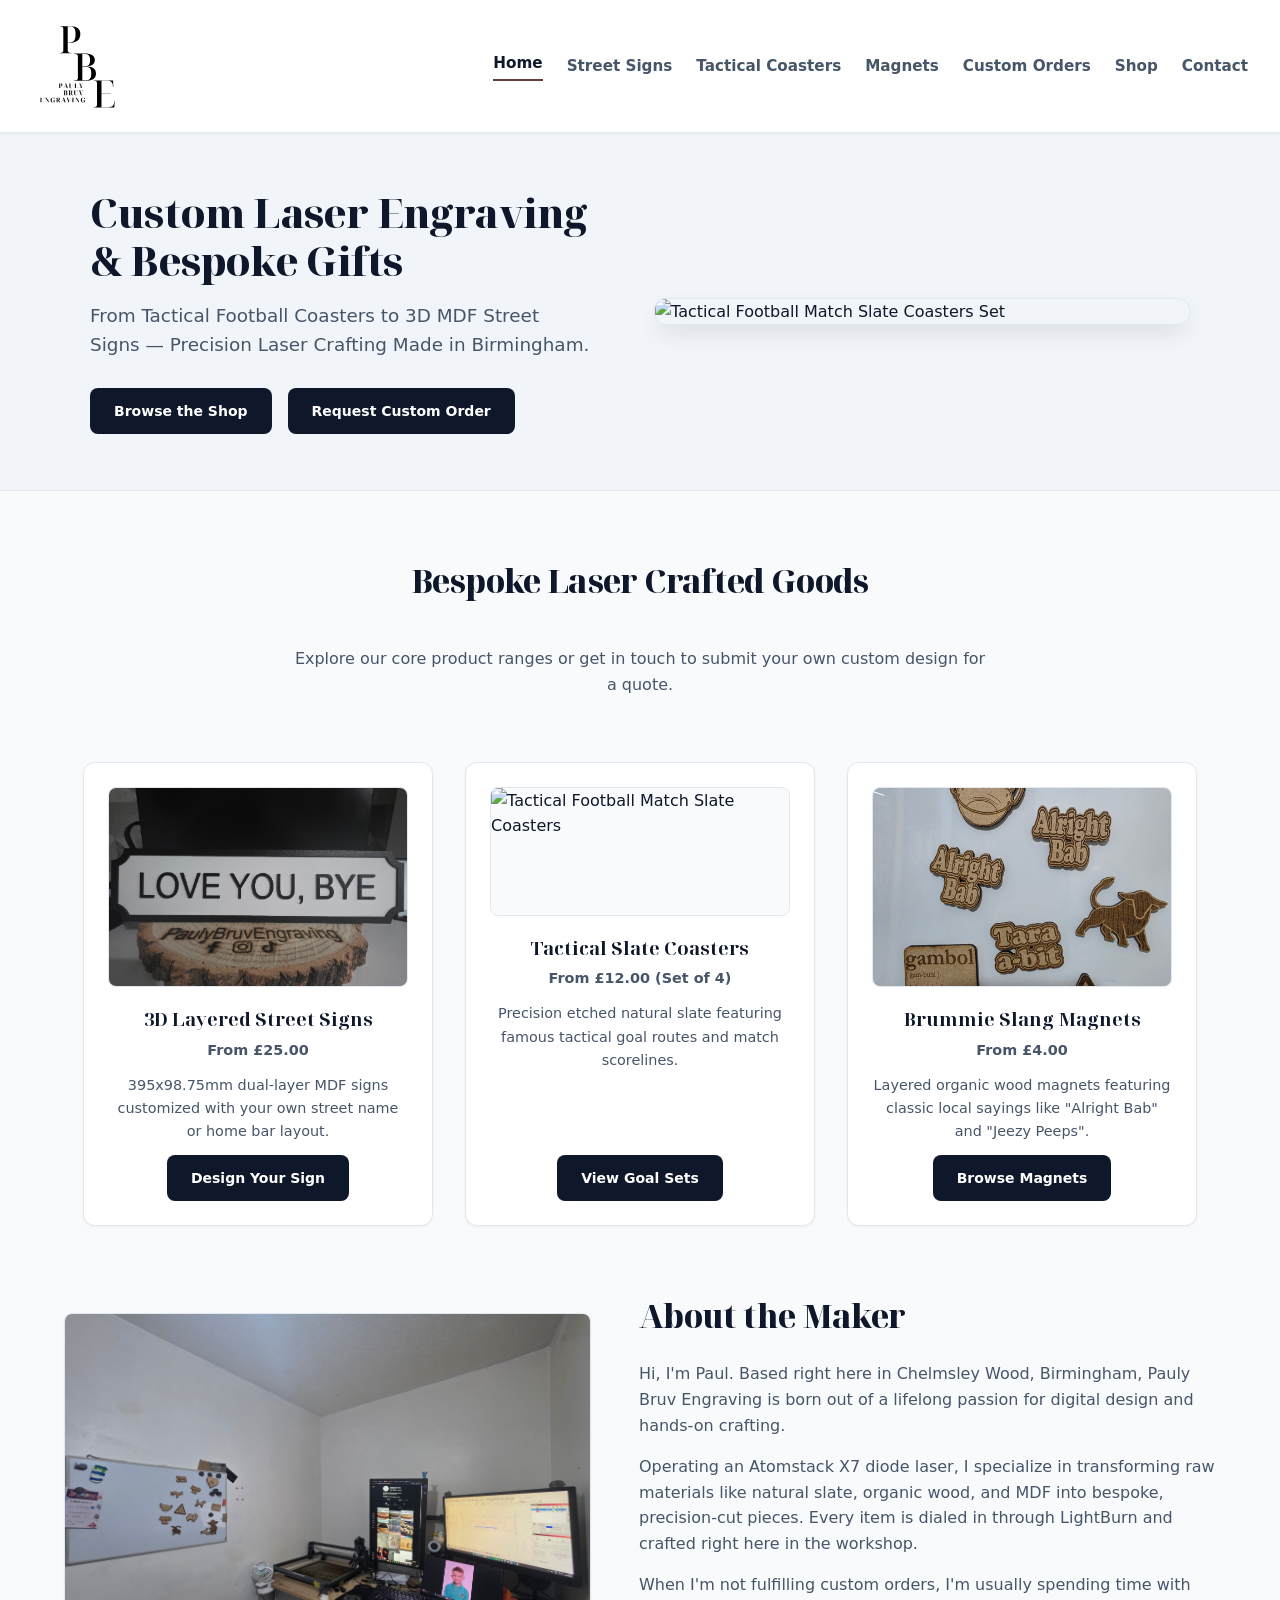
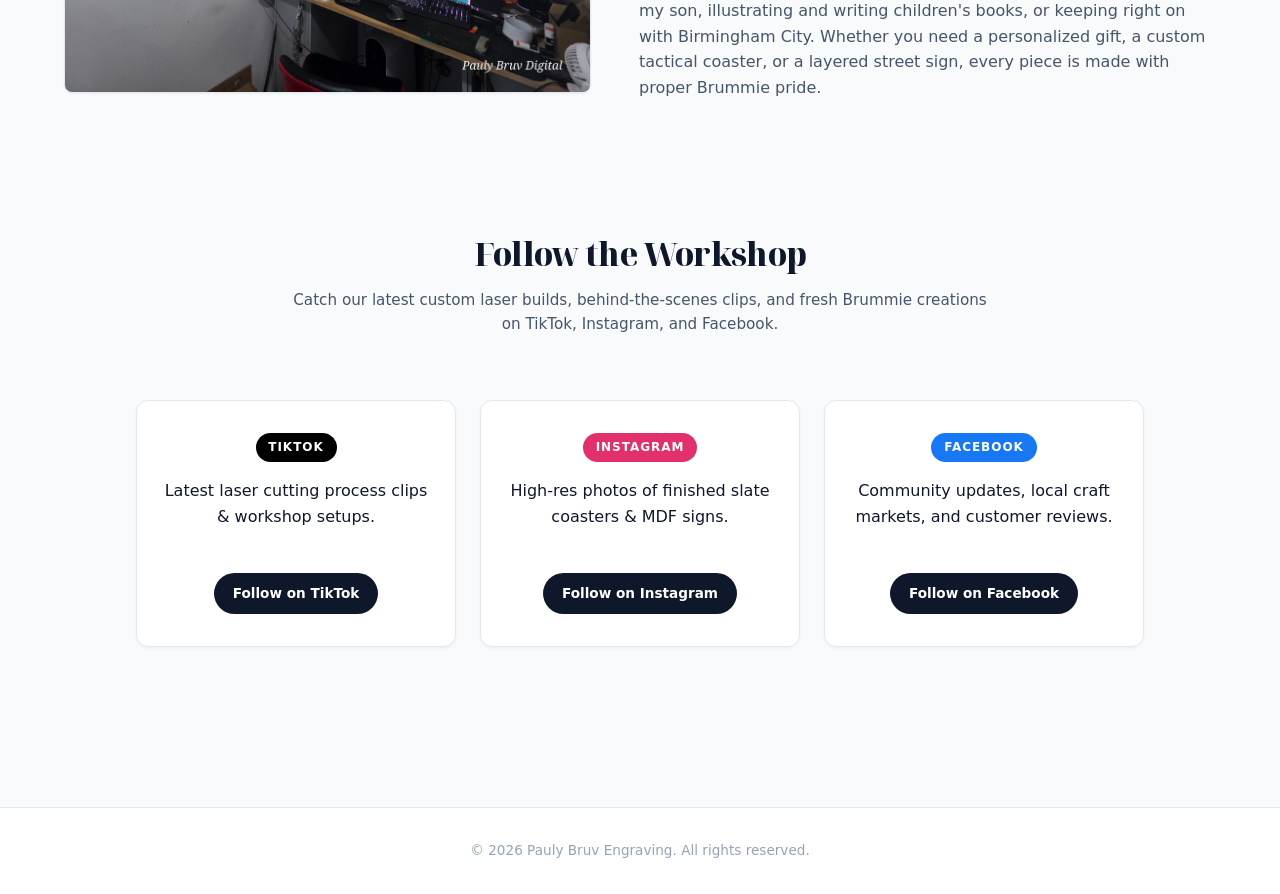
==== commit 60c938cd: "Upgrade homepage layout, split hero banner, and clean up CSS syntax" ====
--- a/index.html
+++ b/index.html
@@ -47,51 +47,134 @@
       </nav>
     </header>
 
-    <!-- Hero Section -->
+    <!-- Split Hero Banner Section -->
     <section class="hero">
-      <div class="hero-content">
-        <h2>Custom Laser Engraving & Bespoke Gifts</h2>
-        <p>
-          From Slate Coasters to MDF Street Signs — Precision Laser Crafting
-        </p>
+      <div class="hero-container">
+        <div class="hero-text">
+          <h2>Custom Laser Engraving & Bespoke Gifts</h2>
+          <p>
+            From Tactical Football Coasters to 3D MDF Street Signs — Precision
+            Laser Crafting Made in Birmingham.
+          </p>
+          <div class="hero-buttons">
+            <a href="shop.html" class="btn btn-primary">Browse the Shop</a>
+            <a href="custom.html" class="btn btn-secondary"
+              >Request Custom Order</a
+            >
+          </div>
+        </div>
+        <div class="hero-image-wrapper">
+          <img
+            src="assets/images/hero-banner.jpg"
+            alt="Tactical Football Match Slate Coasters Set"
+            class="hero-img"
+          />
+        </div>
       </div>
     </section>
 
-    <!-- Home Page Content -->
+    <!-- Main Content Body -->
     <main>
-      <h2>Bespoke Laser Crafted Goods</h2>
-      <p>
-        We create custom items built to order. Check out our store to view
-        standard items or submit your own custom design for a quote.
-      </p>
-      <a href="shop.html" class="btn">Browse the Shop</a>
-
-      <!-- About the Maker Section -->
+      <!-- Featured Product Range Teasers -->
+      <section class="featured-sets">
+        <h2>Bespoke Laser Crafted Goods</h2>
+        <p>
+          Explore our core product ranges or get in touch to submit your own
+          custom design for a quote.
+        </p>
+
+        <div class="product-grid">
+          <!-- Street Signs -->
+          <article class="product-card">
+            <img
+              src="assets/images/mdf-sign.jpg"
+              alt="3D Layered MDF Street Sign"
+              class="product-img"
+            />
+            <div class="product-info">
+              <h3>3D Layered Street Signs</h3>
+              <p class="price">From £25.00</p>
+              <p class="description">
+                395x98.75mm dual-layer MDF signs customized with your own street
+                name or home bar layout.
+              </p>
+              <a href="street-signs.html" class="btn">Design Your Sign</a>
+            </div>
+          </article>
+
+          <!-- Tactical Slate Coasters -->
+          <article class="product-card">
+            <img
+              src="assets/images/hero-banner.jpg"
+              alt="Tactical Football Match Slate Coasters"
+              class="product-img"
+            />
+            <div class="product-info">
+              <h3>Tactical Slate Coasters</h3>
+              <p class="price">From £12.00 (Set of 4)</p>
+              <p class="description">
+                Precision etched natural slate featuring famous tactical goal
+                routes and match scorelines.
+              </p>
+              <a href="tactical-coasters.html" class="btn">View Goal Sets</a>
+            </div>
+          </article>
+
+          <!-- Brummie Wood Magnets -->
+          <article class="product-card">
+            <img
+              src="assets/images/slang-mags.jpg"
+              alt="Brummie Slang Laser Cut Wood Magnets"
+              class="product-img"
+            />
+            <div class="product-info">
+              <h3>Brummie Slang Magnets</h3>
+              <p class="price">From £4.00</p>
+              <p class="description">
+                Layered organic wood magnets featuring classic local sayings
+                like "Alright Bab" and "Jeezy Peeps".
+              </p>
+              <a href="magnets.html" class="btn">Browse Magnets</a>
+            </div>
+          </article>
+        </div>
+      </section>
+
+      <!-- About the Maker Section (Split Image/Text) -->
       <section class="about-maker">
-        <div class="about-content">
-          <h2>About the Maker</h2>
-          <p>
-            Hi, I'm Paul. Based right here in Chelmsley Wood, Birmingham, Pauly
-            Bruv Engraving is born out of a lifelong passion for digital design
-            and hands-on crafting.
-          </p>
-          <p>
-            Operating an Atomstack X7 diode laser, I specialize in transforming
-            raw materials like natural slate, organic wood, and MDF into
-            bespoke, precision-cut pieces. Every item is dialed in through
-            LightBurn and crafted to order.
-          </p>
-          <p>
-            When I'm not in the workshop fulfilling custom orders, I'm usually
-            spending time with my son, illustrating and writing children's
-            books, or keeping right on with Birmingham City. Whether you need a
-            personalized gift, a custom tactical coaster, or a layered sign for
-            your local business, every piece is made with proper Brummie pride.
-          </p>
+        <div class="about-container">
+          <div class="about-image-wrapper">
+            <img
+              src="assets/images/workshop-setup.jpg"
+              alt="Pauly Bruv Engraving Laser Workshop Setup"
+              class="about-img"
+            />
+          </div>
+          <div class="about-content">
+            <h2>About the Maker</h2>
+            <p>
+              Hi, I'm Paul. Based right here in Chelmsley Wood, Birmingham,
+              Pauly Bruv Engraving is born out of a lifelong passion for digital
+              design and hands-on crafting.
+            </p>
+            <p>
+              Operating an Atomstack X7 diode laser, I specialize in
+              transforming raw materials like natural slate, organic wood, and
+              MDF into bespoke, precision-cut pieces. Every item is dialed in
+              through LightBurn and crafted right here in the workshop.
+            </p>
+            <p>
+              When I'm not fulfilling custom orders, I'm usually spending time
+              with my son, illustrating and writing children's books, or keeping
+              right on with Birmingham City. Whether you need a personalized
+              gift, a custom tactical coaster, or a layered street sign, every
+              piece is made with proper Brummie pride.
+            </p>
+          </div>
         </div>
       </section>
 
-      <!-- Social Media Showcase Section -->
+      <!-- Social Media Showcase -->
       <section class="social-showcase">
         <div class="social-header">
           <h2>Follow the Workshop</h2>
--- a/assets/css/style.css
+++ b/assets/css/style.css
@@ -145,32 +145,75 @@
 }
 
 /* ==========================================================================
-   4. HOME PAGE & GENERAL PAGE HEADERS
+   4. HOME PAGE HERO BANNER & PAGE HEADERS
    ========================================================================== */
 .hero {
+  width: 100%;
+  background-color: #f1f5f9;
+  border-bottom: 1px solid var(--border-light);
+  padding: 3.5rem 1.5rem;
+}
+
+.hero-container {
+  max-width: 1100px;
+  margin: 0 auto;
+  display: flex;
+  align-items: center;
+  justify-content: space-between;
+  gap: 3rem;
+}
+
+.hero-text {
+  flex: 1 1 480px;
+  text-align: left;
+}
+
+.hero-text h2 {
+  font-size: 2.5rem;
+  font-weight: 800;
+  line-height: 1.2;
+  letter-spacing: -0.02em;
+  margin-bottom: 1rem;
+  color: var(--text-primary);
+}
+
+.hero-text p {
+  font-size: 1.15rem;
+  color: var(--text-secondary);
+  margin-bottom: 1.75rem;
+  max-width: 500px;
+}
+
+.hero-buttons {
+  display: flex;
+  gap: 1rem;
+  flex-wrap: wrap;
+}
+
+.btn-secondary {
+  background-color: transparent;
+  color: var(--text-primary);
+  border: 2px solid var(--accent-black);
+}
+
+.btn-secondary:hover {
+  background-color: var(--accent-black);
+  color: var(--surface-white);
+}
+
+.hero-image-wrapper {
+  flex: 1 1 500px;
   display: flex;
   justify-content: center;
-  align-items: center;
-  text-align: center;
-  padding: 3rem 1.5rem 1rem 1.5rem;
-  width: 100%;
-}
-
-.hero-content {
-  max-width: 800px;
-  width: 100%;
-}
-
-.hero-content h2 {
-  font-size: 2rem;
-  font-weight: 800;
-  letter-spacing: -0.02em;
-  margin-bottom: 0.5rem;
-}
-
-.hero-content p {
-  font-size: 1.1rem;
-  color: var(--text-secondary);
+}
+
+.hero-img {
+  width: 100%;
+  max-height: 400px;
+  object-fit: cover;
+  border-radius: 12px;
+  box-shadow: 0 10px 25px -5px rgba(0, 0, 0, 0.12);
+  border: 1px solid var(--border-light);
 }
 
 .page-header {
@@ -192,7 +235,7 @@
 }
 
 /* ==========================================================================
-   5. SHOP PAGE & PRODUCT CATALOG FLEXBOX GRID
+   5. FEATURED PRODUCTS & SHOP GRID
    ========================================================================== */
 main section {
   display: flex;
@@ -201,6 +244,26 @@
   justify-content: center;
   padding: 2rem 0;
   width: 100%;
+}
+
+.featured-sets {
+  width: 100%;
+  display: flex;
+  flex-direction: column;
+  align-items: center;
+}
+
+.featured-sets h2 {
+  font-size: 2rem;
+  font-weight: 800;
+  margin-bottom: 0.5rem;
+  text-align: center;
+}
+
+.featured-sets p {
+  text-align: center;
+  color: var(--text-secondary);
+  margin-bottom: 2rem;
 }
 
 .product-grid {
@@ -248,23 +311,17 @@
   border: 1px solid var(--border-light);
 }
 
-mark {
-  position: absolute;
-  top: 2rem;
-  left: 2rem;
-  background-color: var(--badge-bg);
-  color: var(--badge-text);
-  font-size: 0.75rem;
-  font-weight: 700;
-  text-transform: uppercase;
-  letter-spacing: 0.05em;
-  padding: 0.25rem 0.6rem;
-  border-radius: 4px;
+.product-info {
+  display: flex;
+  flex-direction: column;
+  align-items: center;
+  text-align: center;
+  height: 100%;
 }
 
 article h3,
 .product-info h3 {
-  font-size: 1.1rem;
+  font-size: 1.15rem;
   font-weight: 700;
   line-height: 1.3;
   margin-bottom: 0.5rem;
@@ -306,7 +363,9 @@
 
 article a,
 .product-info a {
-  display: inline-block;
+  display: flex;
+  justify-content: center;
+  align-items: center;
   text-align: center;
   background-color: var(--accent-black);
   color: var(--surface-white);
@@ -371,6 +430,9 @@
 .custom-goal-form {
   width: 100%;
   margin-top: 1rem;
+  display: flex;
+  flex-direction: column;
+  align-items: center;
 }
 
 .form-group {
@@ -648,42 +710,67 @@
   background-color: #22c55e;
 }
 
-/* ==========================================================================
-   10. ABOUT THE MAKER & SOCIAL SHOWCASE (HOME PAGE)
-   ========================================================================== */
-.about-maker {
-  width: 90%;
-  max-width: 900px;
+*
+  ==========================================================================
+  10.
+  ABOUT
+  THE
+  MAKER
+  &
+  SOCIAL
+  SHOWCASE
+  ==========================================================================
+  */
+  .about-maker {
+  width: 100%;
+  max-width: 1100px;
   background-color: var(--surface-white);
   border: 1px solid var(--border-light);
   border-radius: 12px;
-  padding: 3.5rem 2rem;
+  padding: 3rem 2rem;
   margin: 3rem auto 2rem auto;
   box-shadow: var(--shadow-sm);
-  display: flex;
-  flex-direction: column;
-  align-items: center;
-  text-align: center;
+}
+
+.about-container {
+  display: flex;
+  align-items: center;
+  gap: 3rem;
+  width: 100%;
+}
+
+.about-image-wrapper {
+  flex: 1 1 450px;
+  display: flex;
+  justify-content: center;
+}
+
+.about-img {
+  width: 100%;
+  max-height: 380px;
+  object-fit: cover;
+  border-radius: 8px;
+  border: 1px solid var(--border-light);
+  box-shadow: var(--shadow-sm);
 }
 
 .about-content {
-  width: 100%;
-  text-align: center;
-}
-
-.about-maker h2 {
+  flex: 1 1 500px;
+  text-align: left;
+}
+
+.about-content h2 {
   color: var(--text-primary);
-  font-size: 2.2rem;
+  font-size: 2rem;
   margin-bottom: 1.25rem;
-}
-
-.about-maker p {
+  text-align: left;
+}
+
+.about-content p {
   color: var(--text-secondary);
-  font-size: 1.05rem;
+  font-size: 1rem;
   margin-bottom: 1rem;
-  max-width: 700px;
-  margin-left: auto;
-  margin-right: auto;
+  max-width: 100%;
 }
 
 .social-showcase {
@@ -748,10 +835,12 @@
   background: #000000;
   color: #ffffff;
 }
+
 .platform-tag.instagram {
   background: #e1306c;
   color: #ffffff;
 }
+
 .platform-tag.facebook {
   background: #1877f2;
   color: #ffffff;
@@ -778,26 +867,39 @@
 }
 
 /* ==========================================================================
-   11. MEDIA QUERIES (RESPONSIVENESS)
+   11. RESPONSIVE BREAKPOINTS
    ========================================================================== */
-@media (max-width: 600px) {
-  header {
+@media (max-width: 768px) {
+  .hero-container {
+    flex-direction: column-reverse;
+    text-align: center;
+    gap: 2rem;
+  }
+
+  .hero-text {
+    text-align: center;
+  }
+
+  .hero-text p {
+    margin-left: auto;
+    margin-right: auto;
+  }
+
+  .hero-buttons {
+    justify-content: center;
+  }
+
+  .about-container {
     flex-direction: column;
-    gap: 1rem;
+    text-align: center;
+    gap: 2rem;
   }
 
-  nav {
-    flex-wrap: wrap;
-    justify-content: center;
-    gap: 0.85rem 1.25rem;
+  .about-content {
+    text-align: center;
   }
 
-  .custom-order-container,
-  .custom-request-box {
-    padding: 1.25rem;
+  .about-content h2 {
+    text-align: center;
   }
-
-  .about-maker {
-    padding: 2.5rem 1.5rem;
-  }
-}
+}
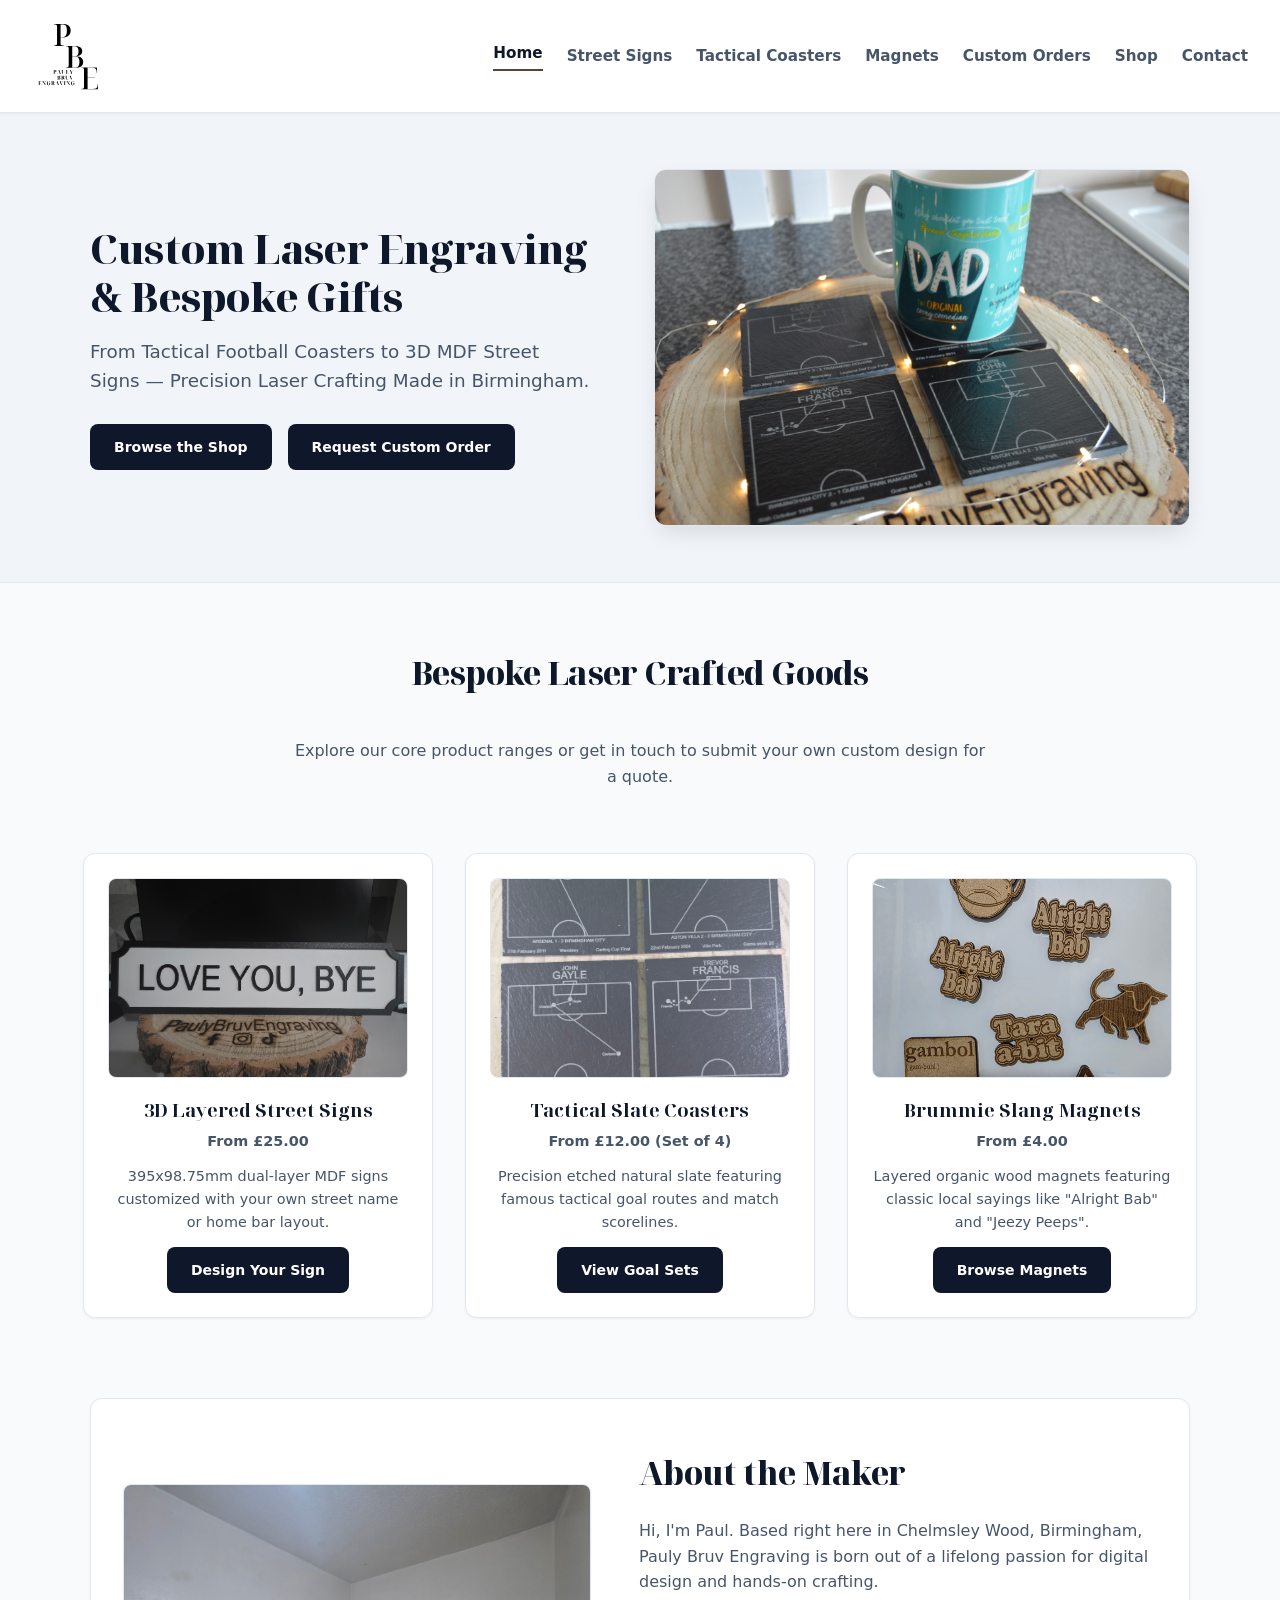
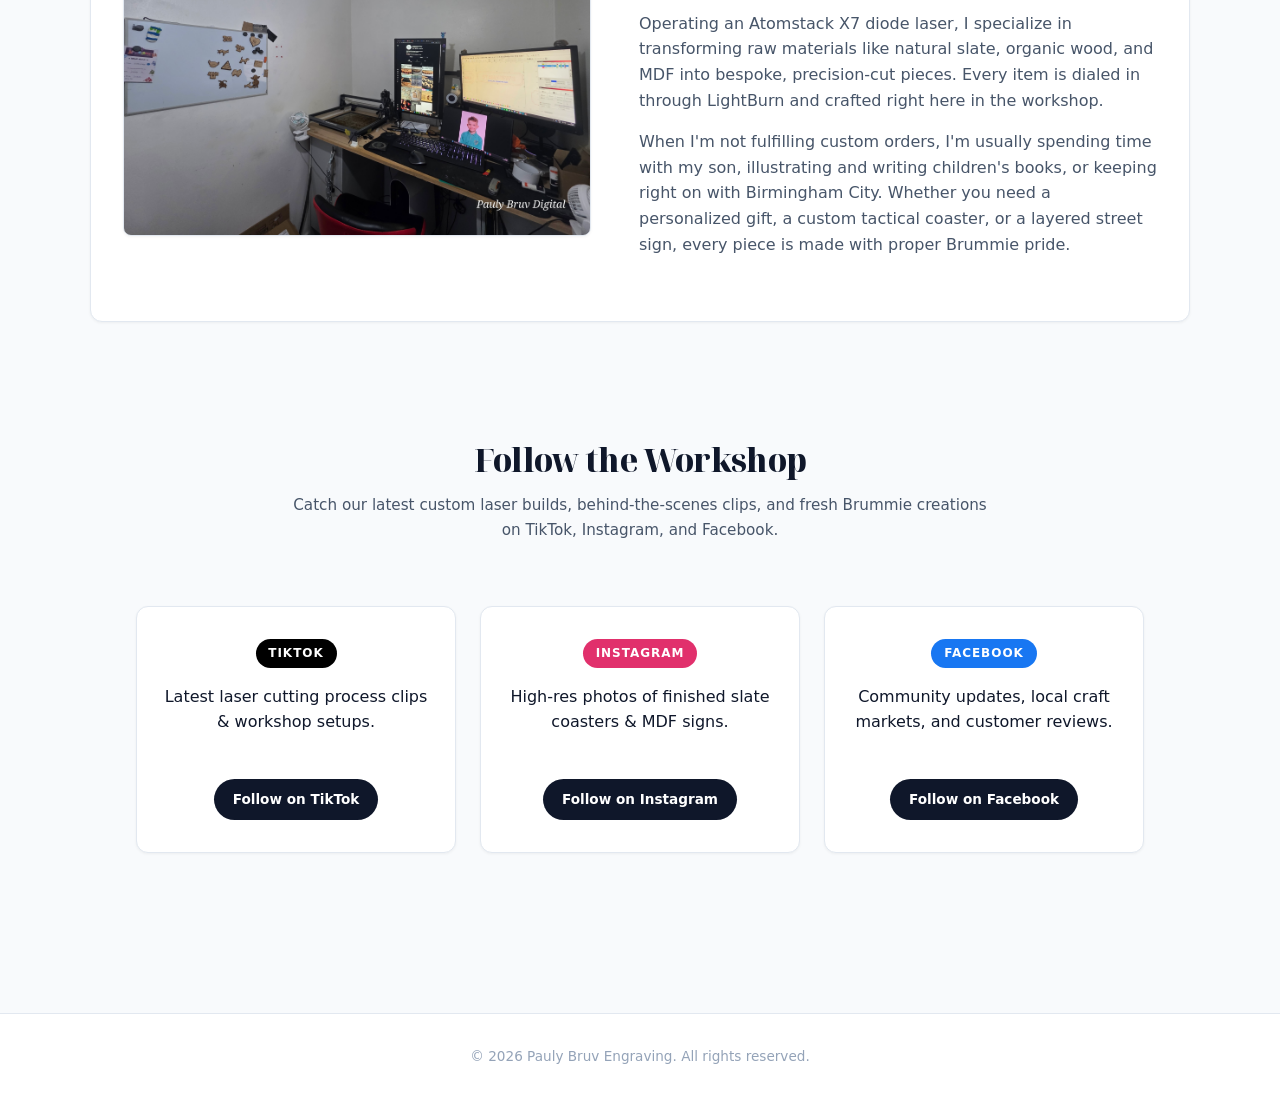
==== commit 30aa52fb: "fixed file names" ====
--- a/index.html
+++ b/index.html
@@ -105,7 +105,7 @@
           <!-- Tactical Slate Coasters -->
           <article class="product-card">
             <img
-              src="assets/images/hero-banner.jpg"
+              src="assets/images/tac-coaster.jpg"
               alt="Tactical Football Match Slate Coasters"
               class="product-img"
             />
--- a/assets/css/style.css
+++ b/assets/css/style.css
@@ -14,7 +14,7 @@
   --border-hover: #cbd5e1;
   --accent-black: #0f172a;
   --accent-hover: #334155;
-  --accent-bronze: #5d4037; /* Bronze accent matching brand logo */
+  --accent-bronze: #5d4037;
 
   /* Badges & Shadows */
   --badge-bg: #fef3c7;
@@ -54,7 +54,6 @@
   font-family: var(--font-heading);
 }
 
-/* Base Page Container */
 main {
   max-width: 1200px;
   margin: 0 auto;
@@ -78,7 +77,7 @@
 }
 
 /* ==========================================================================
-   3. NAVIGATION HEADER & FOOTER (FLEXBOX)
+   3. NAVIGATION HEADER & FOOTER
    ========================================================================== */
 header {
   display: flex;
@@ -102,7 +101,7 @@
 }
 
 .logo-img {
-  max-height: 100px;
+  max-height: 80px;
   width: auto;
   transition: transform 0.2s ease;
 }
@@ -341,11 +340,13 @@
 }
 
 /* ==========================================================================
-   6. REUSABLE BUTTONS
+   6. BUTTONS
    ========================================================================== */
 .btn,
 .btn-primary {
-  display: inline-block;
+  display: flex;
+  justify-content: center;
+  align-items: center;
   text-align: center;
   background-color: var(--accent-black);
   color: var(--surface-white);
@@ -390,7 +391,7 @@
 }
 
 /* ==========================================================================
-   7. CUSTOM ORDER PAGE & FORMS (INCL. TACTICAL COASTER BUILDER)
+   7. CUSTOM ORDER PAGE & FORMS
    ========================================================================== */
 .custom-order-container,
 .custom-request-box {
@@ -404,27 +405,6 @@
   box-shadow: var(--shadow-sm);
   display: flex;
   flex-direction: column;
-}
-
-.custom-order-header {
-  text-align: center;
-  margin-bottom: 2rem;
-  border-bottom: 1px solid var(--border-light);
-  padding-bottom: 1.5rem;
-}
-
-.custom-order-header h2 {
-  font-size: 2rem;
-  font-weight: 800;
-  color: var(--text-primary);
-  margin-bottom: 0.5rem;
-}
-
-.featured-sets {
-  width: 100%;
-  display: flex;
-  flex-direction: column;
-  align-items: center;
 }
 
 .custom-goal-form {
@@ -482,27 +462,6 @@
   border-color: var(--accent-black);
   background-color: var(--surface-white);
   box-shadow: 0 0 0 3px rgba(15, 23, 42, 0.1);
-}
-
-.file-upload-zone {
-  border: 2px dashed var(--border-light);
-  border-radius: var(--radius);
-  padding: 2rem;
-  text-align: center;
-  background-color: var(--bg-main);
-  cursor: pointer;
-  transition:
-    border-color 0.2s,
-    background-color 0.2s;
-}
-
-.file-upload-zone:hover {
-  border-color: var(--accent-black);
-  background-color: var(--surface-white);
-}
-
-.file-upload-zone input[type="file"] {
-  display: none;
 }
 
 .btn-submit {
@@ -528,7 +487,7 @@
 }
 
 /* ==========================================================================
-   8. EXACT MDF STREET SIGN MOCKUP (INSET CORNERS & DUAL-LAYER)
+   8. MDF STREET SIGN MOCKUP
    ========================================================================== */
 .sign-preview-wrapper {
   background: var(--surface-white);
@@ -541,7 +500,6 @@
   width: 100%;
 }
 
-/* Mockup Frame forced to exact 395 x 98.75 mm aspect ratio (4:1) */
 .mdf-mockup {
   width: 100%;
   max-width: 520px;
@@ -553,8 +511,6 @@
   justify-content: center;
   padding: 12px;
   box-sizing: border-box;
-
-  /* Inset corner shape matching physical vector cut */
   clip-path: polygon(
     14px 0%,
     calc(100% - 14px) 0%,
@@ -569,7 +525,6 @@
   transition: background-color 0.2s ease;
 }
 
-/* Style A: Black Outer Frame / White Faceplate / Black Lettering */
 .mdf-mockup.black-base-white-text {
   background-color: #121212;
 }
@@ -584,7 +539,6 @@
   text-shadow: 1px 1px 1px rgba(0, 0, 0, 0.15);
 }
 
-/* Style B: Inverted Color Scheme */
 .mdf-mockup.white-base-black-text {
   background-color: #f2f2f2;
 }
@@ -599,7 +553,6 @@
   text-shadow: 1px 1px 1px rgba(0, 0, 0, 0.5);
 }
 
-/* Inner Faceplate Cutout */
 .sign-border {
   width: 100%;
   height: 100%;
@@ -608,7 +561,6 @@
   justify-content: center;
   padding: 0 1.5rem;
   box-sizing: border-box;
-
   clip-path: polygon(
     10px 0%,
     calc(100% - 10px) 0%,
@@ -621,7 +573,6 @@
   );
 }
 
-/* Sign Typography */
 #preview-text-display {
   font-family:
     system-ui,
@@ -642,7 +593,7 @@
 }
 
 /* ==========================================================================
-   9. PREMIUM FINISH TOGGLE BUTTONS
+   9. FINISH TOGGLE BUTTONS
    ========================================================================== */
 .preview-controls {
   display: flex;
@@ -683,45 +634,16 @@
   gap: 0.5rem;
 }
 
-.finish-btn::before {
-  content: "";
-  display: inline-block;
-  width: 8px;
-  height: 8px;
-  border-radius: 50%;
-  background-color: var(--border-hover);
-  transition: background-color 0.2s ease;
-}
-
-.finish-btn:hover {
-  border-color: var(--accent-black);
-  transform: translateY(-2px);
-  box-shadow: 0 4px 12px rgba(0, 0, 0, 0.08);
-}
-
 .finish-btn.active {
   background-color: #121212;
   color: #ffffff;
   border-color: #121212;
-  box-shadow: 0 4px 12px rgba(0, 0, 0, 0.18);
-}
-
-.finish-btn.active::before {
-  background-color: #22c55e;
-}
-
-*
-  ==========================================================================
-  10.
-  ABOUT
-  THE
-  MAKER
-  &
-  SOCIAL
-  SHOWCASE
-  ==========================================================================
-  */
-  .about-maker {
+}
+
+/* ==========================================================================
+   10. ABOUT THE MAKER & SOCIAL SHOWCASE
+   ========================================================================== */
+.about-maker {
   width: 100%;
   max-width: 1100px;
   background-color: var(--surface-white);
@@ -835,12 +757,10 @@
   background: #000000;
   color: #ffffff;
 }
-
 .platform-tag.instagram {
   background: #e1306c;
   color: #ffffff;
 }
-
 .platform-tag.facebook {
   background: #1877f2;
   color: #ffffff;
@@ -867,9 +787,20 @@
 }
 
 /* ==========================================================================
-   11. RESPONSIVE BREAKPOINTS
+   11. RESPONSIVE MEDIA QUERIES
    ========================================================================== */
 @media (max-width: 768px) {
+  header {
+    flex-direction: column;
+    gap: 1rem;
+  }
+
+  nav {
+    flex-wrap: wrap;
+    justify-content: center;
+    gap: 0.85rem 1.25rem;
+  }
+
   .hero-container {
     flex-direction: column-reverse;
     text-align: center;
@@ -902,4 +833,9 @@
   .about-content h2 {
     text-align: center;
   }
-}
+
+  .custom-order-container,
+  .custom-request-box {
+    padding: 1.25rem;
+  }
+}
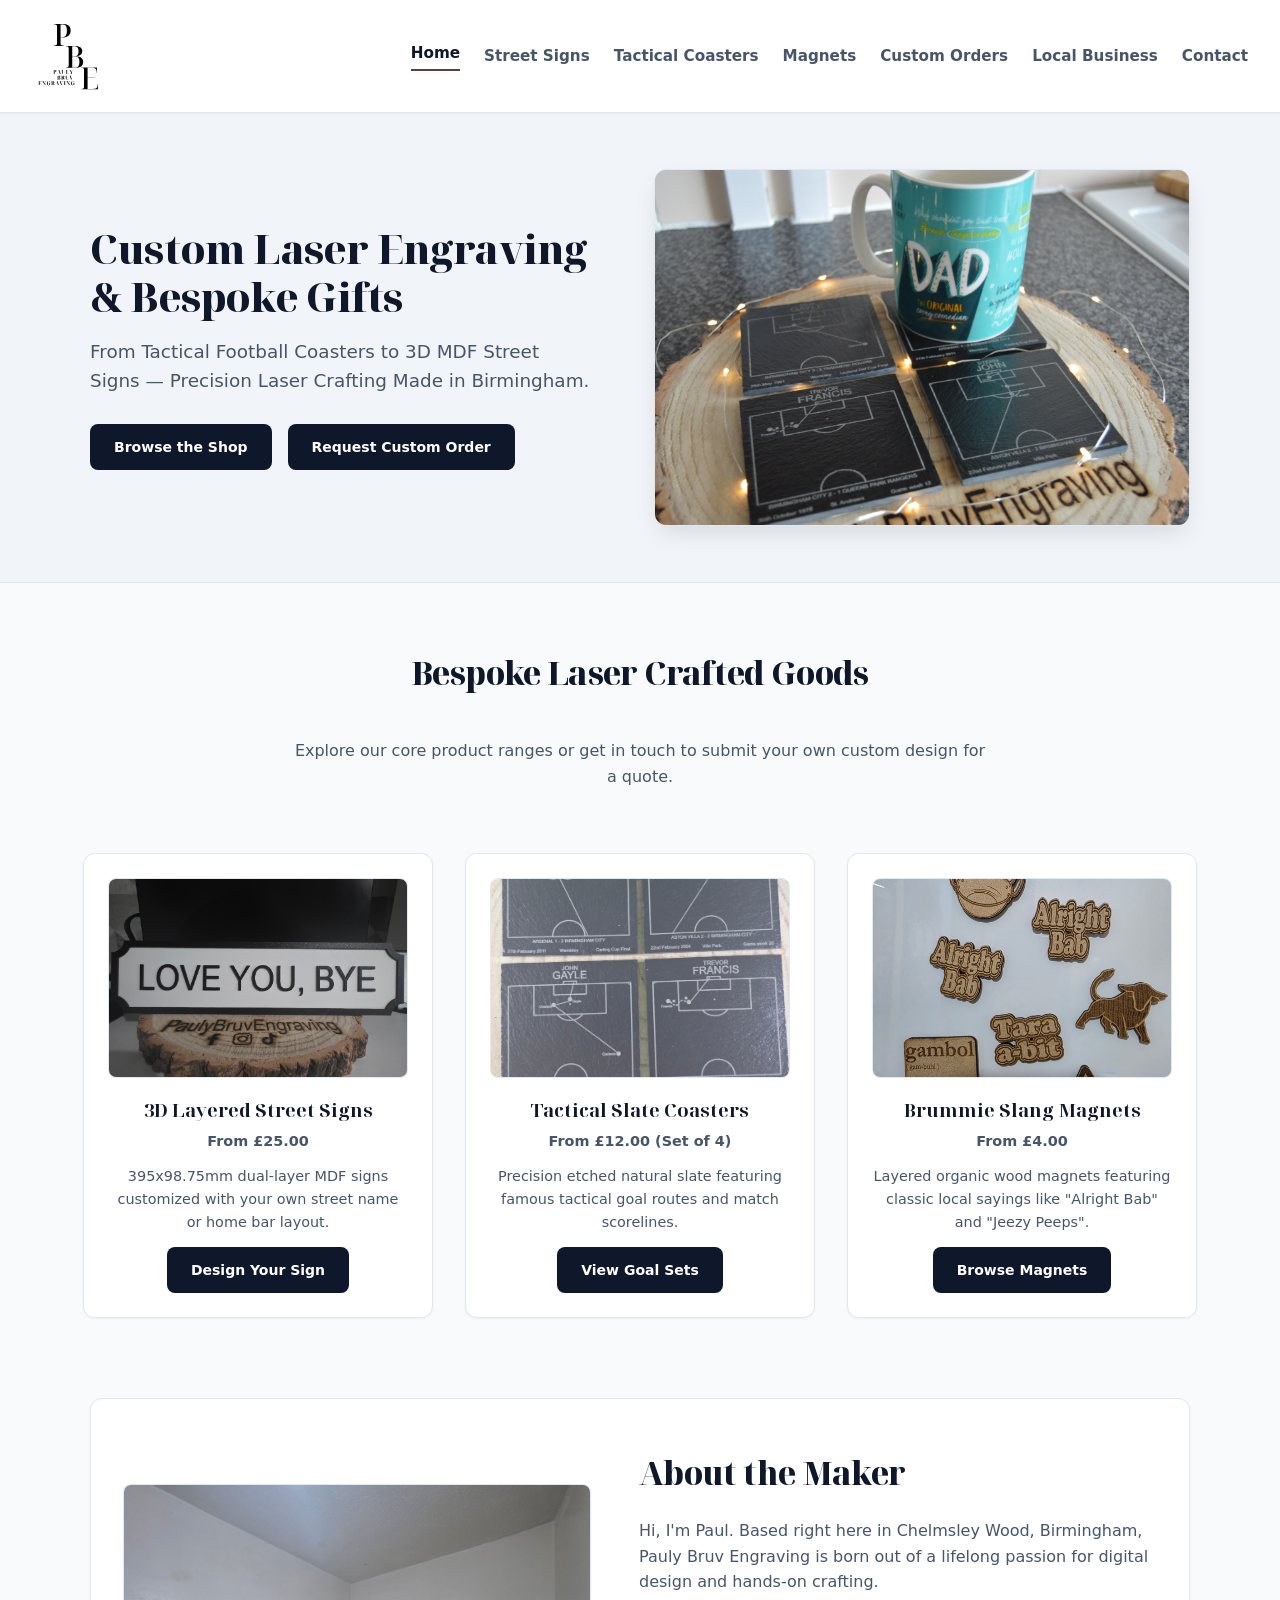
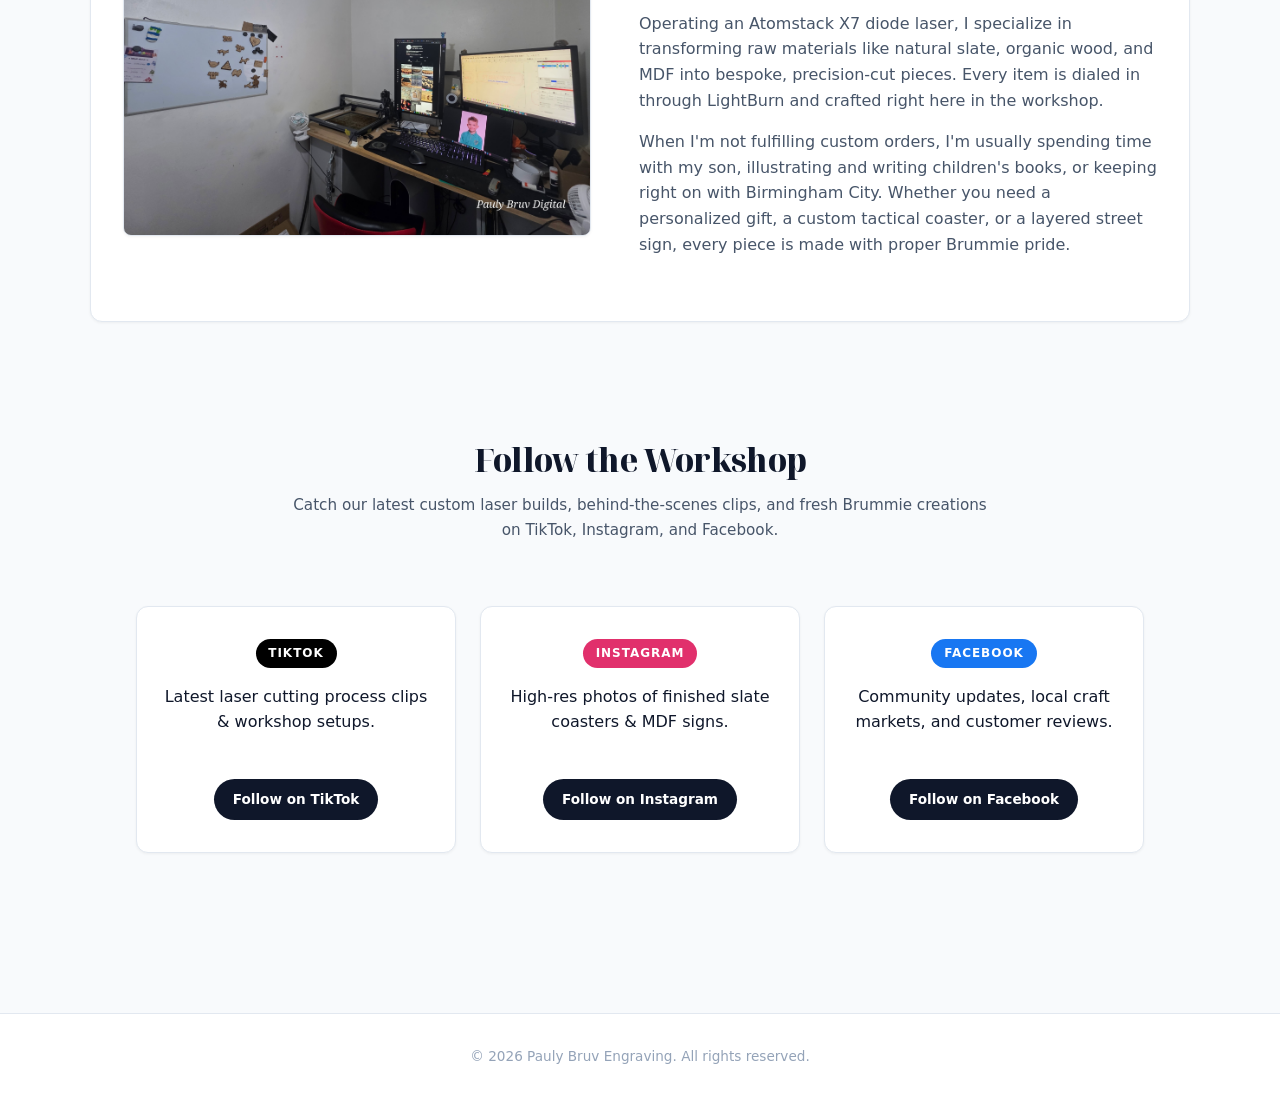
==== commit 41f31fe0: "shop update to local business" ====
--- a/index.html
+++ b/index.html
@@ -42,7 +42,7 @@
         <a href="tactical-coasters.html">Tactical Coasters</a>
         <a href="magnets.html">Magnets</a>
         <a href="custom.html">Custom Orders</a>
-        <a href="shop.html">Shop</a>
+        <a href="local-business.html">Local Business</a>
         <a href="contact.html">Contact</a>
       </nav>
     </header>
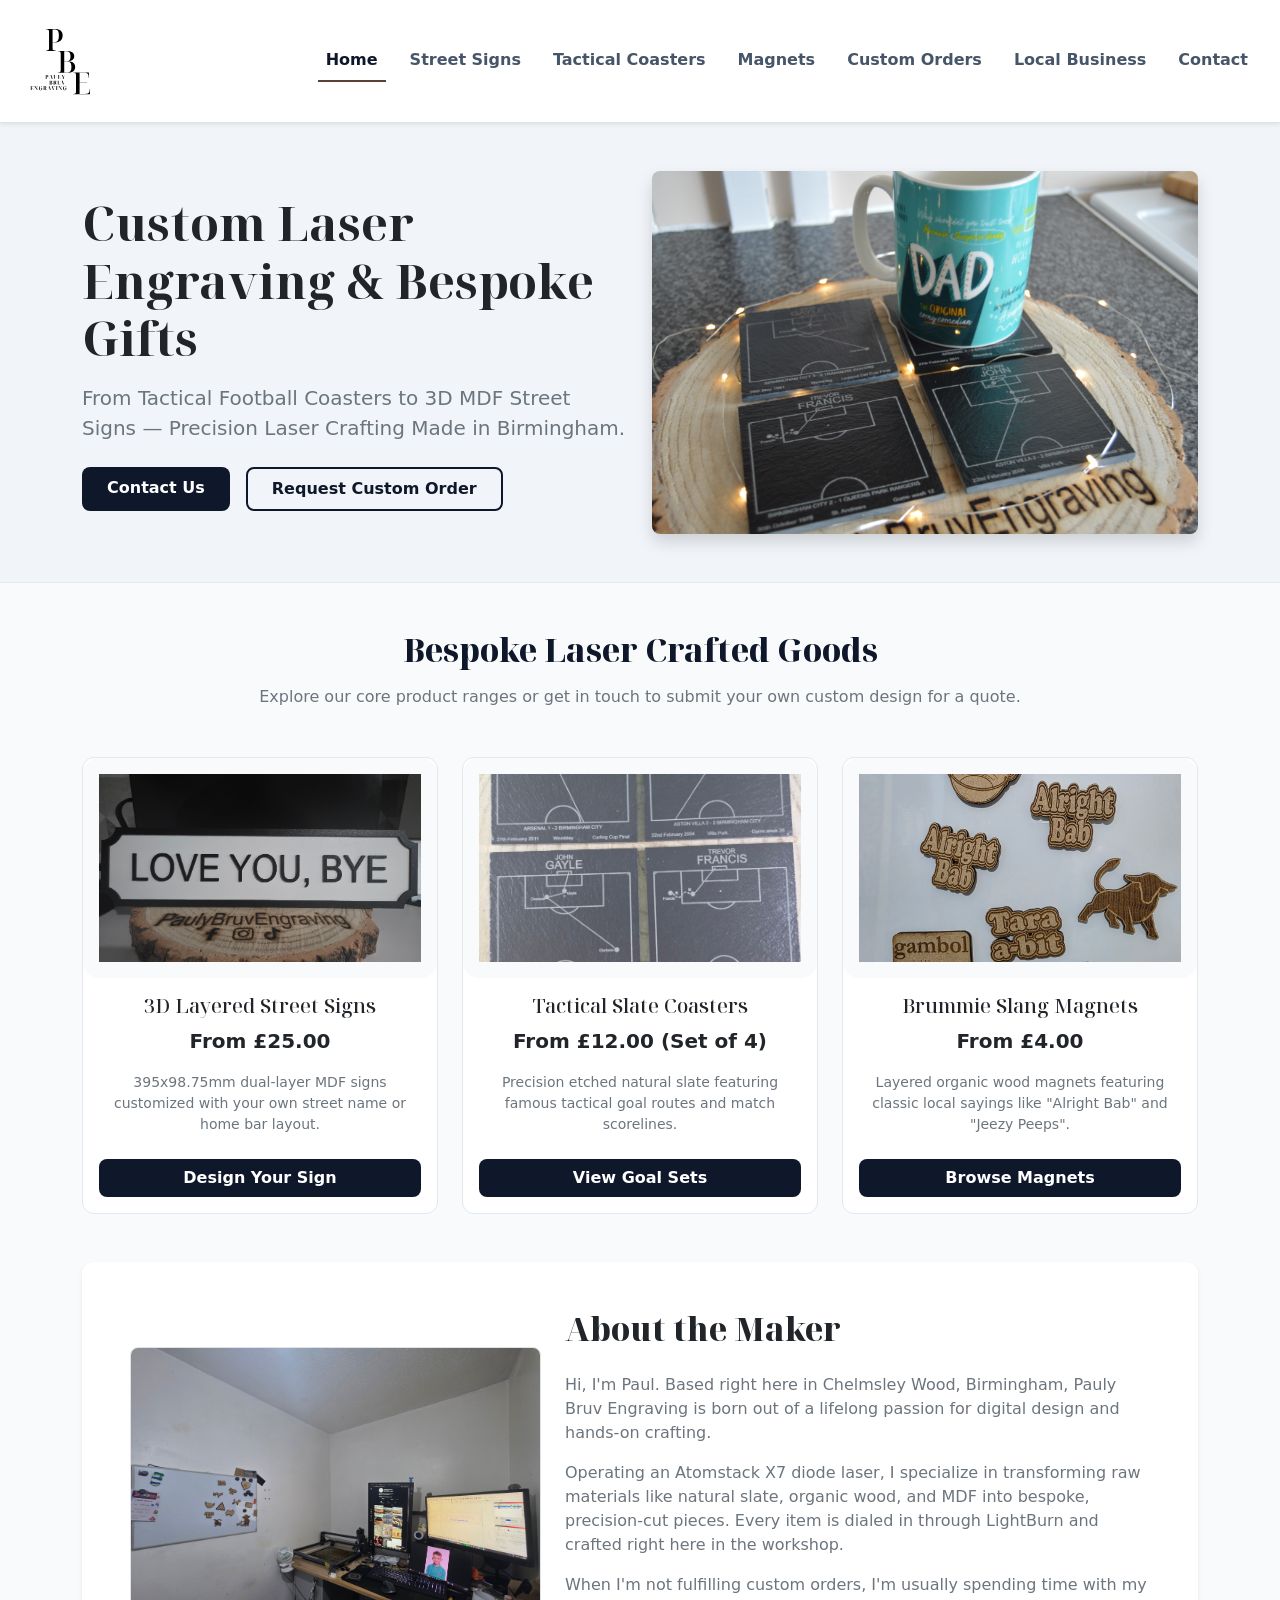
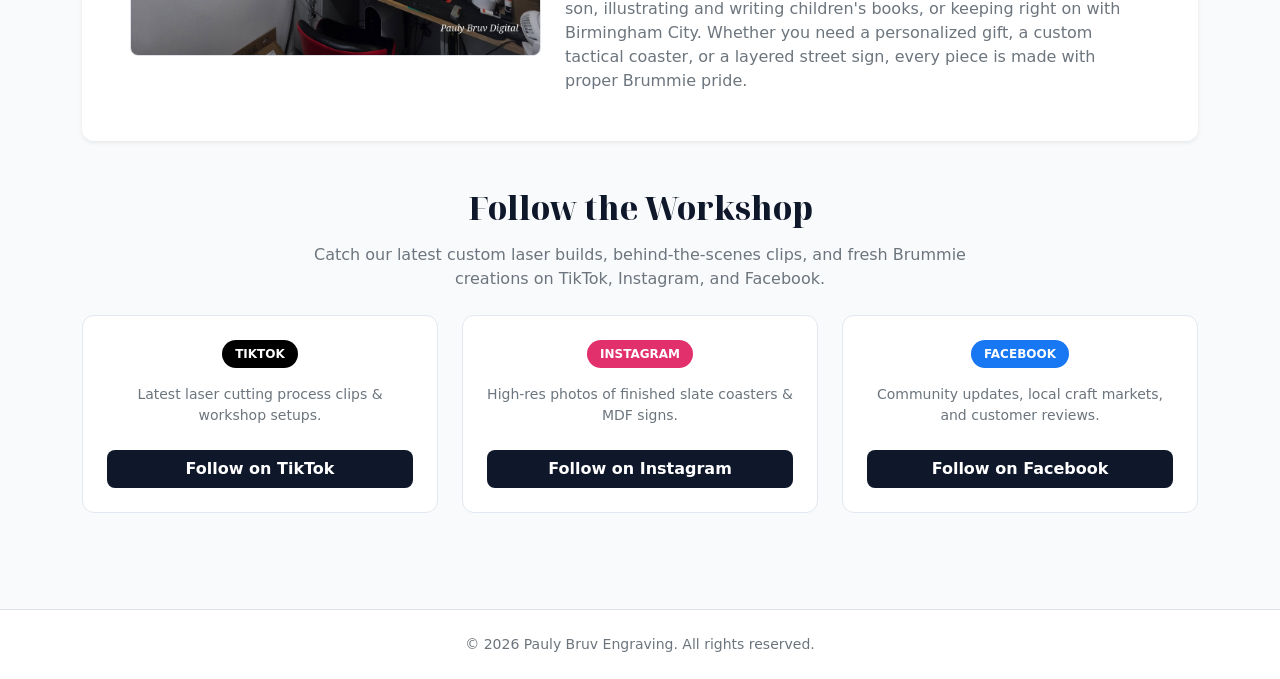
==== commit 9fe63823: "Upgraded workshop site to Bootstrap, unified custom CSS, and added inline MDF sign script" ====
--- a/index.html
+++ b/index.html
@@ -4,166 +4,204 @@
     <meta charset="UTF-8" />
     <meta name="viewport" content="width=device-width, initial-scale=1.0" />
     <title>Pauly Bruv Engraving - Home</title>
+
     <link rel="preconnect" href="https://fonts.googleapis.com" />
     <link rel="preconnect" href="https://fonts.gstatic.com" crossorigin />
     <link
       href="https://fonts.googleapis.com/css2?family=Noto+Serif+Display:ital,wght@0,100..900;1,100..900&display=swap"
       rel="stylesheet"
     />
+    <link
+      href="https://cdn.jsdelivr.net/npm/bootstrap@5.3.3/dist/css/bootstrap.min.css"
+      rel="stylesheet"
+    />
     <link rel="stylesheet" href="assets/css/style.css" />
   </head>
   <body>
-    <!-- Standardized Navigation Header -->
-    <header>
-      <a href="index.html" class="logo-link">
-        <img
-          src="assets/images/logo.svg"
-          alt="Pauly Bruv Engraving Logo"
-          class="logo-img"
-        />
-        <h1
-          style="
-            position: absolute;
-            width: 1px;
-            height: 1px;
-            padding: 0;
-            margin: -1px;
-            overflow: hidden;
-            clip: rect(0, 0, 0, 0);
-            border: 0;
-          "
+    <nav
+      class="navbar navbar-expand-lg border-bottom sticky-top shadow-sm py-3"
+    >
+      <div class="container-fluid px-4">
+        <a class="navbar-brand d-flex align-items-center" href="index.html">
+          <img
+            src="assets/images/logo.svg"
+            alt="Pauly Bruv Engraving Logo"
+            class="logo-img"
+          />
+          <h1 class="visually-hidden">Pauly Bruv Engraving</h1>
+        </a>
+
+        <button
+          class="navbar-toggler"
+          type="button"
+          data-bs-toggle="collapse"
+          data-bs-target="#workshopNav"
         >
-          Pauly Bruv Engraving
-        </h1>
-      </a>
-      <nav>
-        <a href="index.html" class="active">Home</a>
-        <a href="street-signs.html">Street Signs</a>
-        <a href="tactical-coasters.html">Tactical Coasters</a>
-        <a href="magnets.html">Magnets</a>
-        <a href="custom.html">Custom Orders</a>
-        <a href="local-business.html">Local Business</a>
-        <a href="contact.html">Contact</a>
-      </nav>
-    </header>
-
-    <!-- Split Hero Banner Section -->
-    <section class="hero">
-      <div class="hero-container">
-        <div class="hero-text">
-          <h2>Custom Laser Engraving & Bespoke Gifts</h2>
-          <p>
-            From Tactical Football Coasters to 3D MDF Street Signs — Precision
-            Laser Crafting Made in Birmingham.
-          </p>
-          <div class="hero-buttons">
-            <a href="shop.html" class="btn btn-primary">Browse the Shop</a>
-            <a href="custom.html" class="btn btn-secondary"
-              >Request Custom Order</a
-            >
-          </div>
-        </div>
-        <div class="hero-image-wrapper">
-          <img
-            src="assets/images/hero-banner.jpg"
-            alt="Tactical Football Match Slate Coasters Set"
-            class="hero-img"
-          />
+          <span class="navbar-toggler-icon"></span>
+        </button>
+
+        <div class="collapse navbar-collapse" id="workshopNav">
+          <ul class="navbar-nav ms-auto gap-3">
+            <li class="nav-item">
+              <a class="nav-link active" href="index.html">Home</a>
+            </li>
+            <li class="nav-item">
+              <a class="nav-link" href="street-signs.html">Street Signs</a>
+            </li>
+            <li class="nav-item">
+              <a class="nav-link" href="tactical-coasters.html"
+                >Tactical Coasters</a
+              >
+            </li>
+            <li class="nav-item">
+              <a class="nav-link" href="magnets.html">Magnets</a>
+            </li>
+            <li class="nav-item">
+              <a class="nav-link" href="custom.html">Custom Orders</a>
+            </li>
+            <li class="nav-item">
+              <a class="nav-link" href="local-business.html">Local Business</a>
+            </li>
+            <li class="nav-item">
+              <a class="nav-link" href="contact.html">Contact</a>
+            </li>
+          </ul>
+        </div>
+      </div>
+    </nav>
+
+    <section class="py-5 bg-light-section">
+      <div class="container">
+        <div class="row align-items-center gap-4 gap-lg-0">
+          <div class="col-lg-6 text-center text-lg-start">
+            <h2 class="display-5 fw-bold text-dark mb-3">
+              Custom Laser Engraving & Bespoke Gifts
+            </h2>
+            <p class="lead text-secondary mb-4">
+              From Tactical Football Coasters to 3D MDF Street Signs — Precision
+              Laser Crafting Made in Birmingham.
+            </p>
+            <div
+              class="d-flex flex-wrap justify-content-center justify-content-lg-start gap-3"
+            >
+              <a href="contact.html" class="btn btn-custom px-4 py-2"
+                >Contact Us</a
+              >
+              <a href="custom.html" class="btn btn-outline-custom px-4 py-2"
+                >Request Custom Order</a
+              >
+            </div>
+          </div>
+          <div class="col-lg-6">
+            <img
+              src="assets/images/hero-banner.jpg"
+              alt="Tactical Football Match Slate Coasters Set"
+              class="img-fluid rounded-3 shadow card-img-hero"
+            />
+          </div>
         </div>
       </div>
     </section>
 
-    <!-- Main Content Body -->
-    <main>
-      <!-- Featured Product Range Teasers -->
-      <section class="featured-sets">
-        <h2>Bespoke Laser Crafted Goods</h2>
-        <p>
+    <main class="container py-5">
+      <section class="text-center mb-5">
+        <h2 class="mb-3">Bespoke Laser Crafted Goods</h2>
+        <p class="text-secondary mb-5">
           Explore our core product ranges or get in touch to submit your own
           custom design for a quote.
         </p>
 
-        <div class="product-grid">
-          <!-- Street Signs -->
-          <article class="product-card">
-            <img
-              src="assets/images/mdf-sign.jpg"
-              alt="3D Layered MDF Street Sign"
-              class="product-img"
-            />
-            <div class="product-info">
-              <h3>3D Layered Street Signs</h3>
-              <p class="price">From £25.00</p>
-              <p class="description">
-                395x98.75mm dual-layer MDF signs customized with your own street
-                name or home bar layout.
-              </p>
-              <a href="street-signs.html" class="btn">Design Your Sign</a>
-            </div>
-          </article>
-
-          <!-- Tactical Slate Coasters -->
-          <article class="product-card">
-            <img
-              src="assets/images/tac-coaster.jpg"
-              alt="Tactical Football Match Slate Coasters"
-              class="product-img"
-            />
-            <div class="product-info">
-              <h3>Tactical Slate Coasters</h3>
-              <p class="price">From £12.00 (Set of 4)</p>
-              <p class="description">
-                Precision etched natural slate featuring famous tactical goal
-                routes and match scorelines.
-              </p>
-              <a href="tactical-coasters.html" class="btn">View Goal Sets</a>
-            </div>
-          </article>
-
-          <!-- Brummie Wood Magnets -->
-          <article class="product-card">
-            <img
-              src="assets/images/slang-mags.jpg"
-              alt="Brummie Slang Laser Cut Wood Magnets"
-              class="product-img"
-            />
-            <div class="product-info">
-              <h3>Brummie Slang Magnets</h3>
-              <p class="price">From £4.00</p>
-              <p class="description">
-                Layered organic wood magnets featuring classic local sayings
-                like "Alright Bab" and "Jeezy Peeps".
-              </p>
-              <a href="magnets.html" class="btn">Browse Magnets</a>
-            </div>
-          </article>
+        <div class="row g-4 justify-content-center">
+          <div class="col-12 col-md-6 col-lg-4">
+            <article class="card custom-card h-100 bg-white">
+              <img
+                src="assets/images/mdf-sign.jpg"
+                alt="3D Layered MDF Street Sign"
+                class="card-img-top p-3 rounded-4 card-img-custom"
+              />
+              <div class="card-body d-flex flex-column">
+                <h3 class="h5">3D Layered Street Signs</h3>
+                <p class="fw-bold text-dark fs-5">From £25.00</p>
+                <p class="text-secondary small mb-4">
+                  395x98.75mm dual-layer MDF signs customized with your own
+                  street name or home bar layout.
+                </p>
+                <a href="street-signs.html" class="btn btn-custom mt-auto"
+                  >Design Your Sign</a
+                >
+              </div>
+            </article>
+          </div>
+
+          <div class="col-12 col-md-6 col-lg-4">
+            <article class="card custom-card h-100 bg-white">
+              <img
+                src="assets/images/tac-coaster.jpg"
+                alt="Tactical Football Match Slate Coasters"
+                class="card-img-top p-3 rounded-4 card-img-custom"
+              />
+              <div class="card-body d-flex flex-column">
+                <h3 class="h5">Tactical Slate Coasters</h3>
+                <p class="fw-bold text-dark fs-5">From £12.00 (Set of 4)</p>
+                <p class="text-secondary small mb-4">
+                  Precision etched natural slate featuring famous tactical goal
+                  routes and match scorelines.
+                </p>
+                <a href="tactical-coasters.html" class="btn btn-custom mt-auto"
+                  >View Goal Sets</a
+                >
+              </div>
+            </article>
+          </div>
+
+          <div class="col-12 col-md-6 col-lg-4">
+            <article class="card custom-card h-100 bg-white">
+              <img
+                src="assets/images/slang-mags.jpg"
+                alt="Brummie Slang Laser Cut Wood Magnets"
+                class="card-img-top p-3 rounded-4 card-img-custom"
+              />
+              <div class="card-body d-flex flex-column">
+                <h3 class="h5">Brummie Slang Magnets</h3>
+                <p class="fw-bold text-dark fs-5">From £4.00</p>
+                <p class="text-secondary small mb-4">
+                  Layered organic wood magnets featuring classic local sayings
+                  like "Alright Bab" and "Jeezy Peeps".
+                </p>
+                <a href="magnets.html" class="btn btn-custom mt-auto"
+                  >Browse Magnets</a
+                >
+              </div>
+            </article>
+          </div>
         </div>
       </section>
 
-      <!-- About the Maker Section (Split Image/Text) -->
-      <section class="about-maker">
-        <div class="about-container">
-          <div class="about-image-wrapper">
+      <section
+        class="card custom-card bg-white p-4 p-md-5 mb-5 border-0 shadow-sm"
+      >
+        <div class="row align-items-center gap-4 gap-md-0">
+          <div class="col-md-5">
             <img
               src="assets/images/workshop-setup.jpg"
               alt="Pauly Bruv Engraving Laser Workshop Setup"
-              class="about-img"
+              class="img-fluid rounded-3 border"
             />
           </div>
-          <div class="about-content">
-            <h2>About the Maker</h2>
-            <p>
+          <div class="col-md-7">
+            <h2 class="mb-4">About the Maker</h2>
+            <p class="text-secondary">
               Hi, I'm Paul. Based right here in Chelmsley Wood, Birmingham,
               Pauly Bruv Engraving is born out of a lifelong passion for digital
               design and hands-on crafting.
             </p>
-            <p>
+            <p class="text-secondary">
               Operating an Atomstack X7 diode laser, I specialize in
               transforming raw materials like natural slate, organic wood, and
               MDF into bespoke, precision-cut pieces. Every item is dialed in
               through LightBurn and crafted right here in the workshop.
             </p>
-            <p>
+            <p class="text-secondary mb-0">
               When I'm not fulfilling custom orders, I'm usually spending time
               with my son, illustrating and writing children's books, or keeping
               right on with Birmingham City. Whether you need a personalized
@@ -174,50 +212,61 @@
         </div>
       </section>
 
-      <!-- Social Media Showcase -->
-      <section class="social-showcase">
-        <div class="social-header">
-          <h2>Follow the Workshop</h2>
-          <p>
-            Catch our latest custom laser builds, behind-the-scenes clips, and
-            fresh Brummie creations on TikTok, Instagram, and Facebook.
-          </p>
-        </div>
-
-        <div class="social-embed-container">
-          <div class="social-grid-placeholder">
-            <div class="social-card">
-              <span class="platform-tag tiktok">TikTok</span>
-              <p>Latest laser cutting process clips & workshop setups.</p>
+      <section class="text-center mb-5">
+        <h2 class="mb-3">Follow the Workshop</h2>
+        <p class="text-secondary mb-4 mx-auto form-container-sm">
+          Catch our latest custom laser builds, behind-the-scenes clips, and
+          fresh Brummie creations on TikTok, Instagram, and Facebook.
+        </p>
+
+        <div class="row g-4 justify-content-center">
+          <div class="col-12 col-md-4">
+            <div
+              class="card custom-card h-100 bg-white p-4 d-flex flex-column align-items-center"
+            >
+              <span class="platform-tag tag-tiktok mb-3">TikTok</span>
+              <p class="small text-secondary mb-4">
+                Latest laser cutting process clips & workshop setups.
+              </p>
               <a
                 href="https://www.tiktok.com/@paulybruvengraving"
                 target="_blank"
                 rel="noopener"
-                class="btn-social"
+                class="btn btn-custom mt-auto w-100"
                 >Follow on TikTok</a
               >
             </div>
-            <div class="social-card">
-              <span class="platform-tag instagram">Instagram</span>
-              <p>High-res photos of finished slate coasters & MDF signs.</p>
+          </div>
+          <div class="col-12 col-md-4">
+            <div
+              class="card custom-card h-100 bg-white p-4 d-flex flex-column align-items-center"
+            >
+              <span class="platform-tag tag-instagram mb-3">Instagram</span>
+              <p class="small text-secondary mb-4">
+                High-res photos of finished slate coasters & MDF signs.
+              </p>
               <a
                 href="https://www.instagram.com/paulybruvengraving/?hl=en"
                 target="_blank"
                 rel="noopener"
-                class="btn-social"
+                class="btn btn-custom mt-auto w-100"
                 >Follow on Instagram</a
               >
             </div>
-            <div class="social-card">
-              <span class="platform-tag facebook">Facebook</span>
-              <p>
+          </div>
+          <div class="col-12 col-md-4">
+            <div
+              class="card custom-card h-100 bg-white p-4 d-flex flex-column align-items-center"
+            >
+              <span class="platform-tag tag-facebook mb-3">Facebook</span>
+              <p class="small text-secondary mb-4">
                 Community updates, local craft markets, and customer reviews.
               </p>
               <a
                 href="https://www.facebook.com/profile.php?id=100086305278926&locale=en_GB"
                 target="_blank"
                 rel="noopener"
-                class="btn-social"
+                class="btn btn-custom mt-auto w-100"
                 >Follow on Facebook</a
               >
             </div>
@@ -226,9 +275,12 @@
       </section>
     </main>
 
-    <!-- Universal Footer -->
-    <footer>
-      <p>&copy; 2026 Pauly Bruv Engraving. All rights reserved.</p>
+    <footer class="bg-white border-top text-center py-4">
+      <p class="text-secondary small mb-0">
+        &copy; 2026 Pauly Bruv Engraving. All rights reserved.
+      </p>
     </footer>
+
+    <script src="https://cdn.jsdelivr.net/npm/bootstrap@5.3.3/dist/js/bootstrap.bundle.min.js"></script>
   </body>
 </html>
--- a/assets/css/style.css
+++ b/assets/css/style.css
@@ -2,504 +2,136 @@
    1. GLOBAL VARIABLES & DESIGN SYSTEM
    ========================================================================== */
 :root {
-  /* Color Palette */
   --bg-main: #f8fafc;
-  --surface-white: #ffffff;
   --text-primary: #0f172a;
-  --text-secondary: #475569;
-  --text-muted: #94a3b8;
-
-  /* Borders & Accents */
-  --border-light: #e2e8f0;
-  --border-hover: #cbd5e1;
   --accent-black: #0f172a;
   --accent-hover: #334155;
   --accent-bronze: #5d4037;
-
-  /* Badges & Shadows */
-  --badge-bg: #fef3c7;
-  --badge-text: #92400e;
-  --shadow-sm: 0 1px 3px 0 rgb(0 0 0 / 0.05);
-  --shadow-md:
-    0 10px 15px -3px rgb(0 0 0 / 0.05), 0 4px 6px -4px rgb(0 0 0 / 0.02);
-
-  /* Dimensions & Typography */
-  --radius: 8px;
-  --font-heading: "Noto Serif Display", serif;
-  --font-body:
-    system-ui, -apple-system, BlinkMacSystemFont, "Segoe UI", Roboto, Oxygen,
-    Ubuntu, Cantarell, sans-serif;
-}
-
-/* ==========================================================================
-   2. GLOBAL BASE STYLES
-   ========================================================================== */
-* {
-  box-sizing: border-box;
-  margin: 0;
-  padding: 0;
 }
 
 body {
-  font-family: var(--font-body);
+  font-family:
+    system-ui,
+    -apple-system,
+    sans-serif;
   background-color: var(--bg-main);
   color: var(--text-primary);
-  line-height: 1.6;
   -webkit-font-smoothing: antialiased;
+  display: flex;
+  flex-direction: column;
+  min-height: 100vh;
 }
 
 h1,
 h2,
 h3 {
-  font-family: var(--font-heading);
-}
-
-main {
-  max-width: 1200px;
-  margin: 0 auto;
-  padding: 2rem 1.5rem 5rem 1.5rem;
-  display: flex;
-  flex-direction: column;
-  align-items: center;
-}
-
-main h2 {
-  font-size: 1.75rem;
+  font-family: "Noto Serif Display", serif;
   font-weight: 800;
-  letter-spacing: -0.02em;
-  margin-bottom: 1rem;
-  text-align: center;
-}
-
-main p {
-  max-width: 700px;
-  margin-bottom: 1.5rem;
-}
-
-/* ==========================================================================
-   3. NAVIGATION HEADER & FOOTER
-   ========================================================================== */
-header {
-  display: flex;
-  justify-content: space-between;
-  align-items: center;
+}
+
+/* ==========================================================================
+   2. NAVIGATION & LOGO
+   ========================================================================== */
+.logo-img {
+  max-height: 80px;
+  transition: transform 0.2s ease;
+}
+
+.logo-img:hover {
+  transform: scale(1.03);
+}
+
+.navbar {
   background-color: rgba(255, 255, 255, 0.95);
   backdrop-filter: blur(8px);
-  border-bottom: 1px solid var(--border-light);
-  padding: 1rem 2rem;
-  position: sticky;
-  top: 0;
-  z-index: 100;
-  box-shadow: var(--shadow-sm);
-}
-
-.logo-link {
-  display: flex;
-  align-items: center;
-  text-decoration: none;
-  line-height: 0;
-}
-
-.logo-img {
-  max-height: 80px;
-  width: auto;
-  transition: transform 0.2s ease;
-}
-
-.logo-img:hover {
-  transform: scale(1.03);
-}
-
-nav {
-  display: flex;
-  gap: 1.5rem;
-  align-items: center;
-}
-
-nav a {
-  color: var(--text-secondary);
-  text-decoration: none;
-  font-size: 0.95rem;
+}
+
+.nav-link {
   font-weight: 600;
-  transition: color 0.2s ease-in-out;
-}
-
-nav a:hover {
-  color: var(--accent-bronze);
-}
-
-nav a.active {
+  color: #475569 !important;
+  transition: color 0.2s;
+}
+
+.nav-link:hover {
+  color: var(--accent-bronze) !important;
+}
+
+.nav-link.active {
+  color: var(--accent-black) !important;
+  border-bottom: 2px solid var(--accent-bronze);
+}
+
+/* ==========================================================================
+   3. BUTTONS & CARDS
+   ========================================================================== */
+.btn-custom {
+  background-color: var(--accent-black);
+  color: white;
+  font-weight: 600;
+  border-radius: 8px;
+  transition: all 0.2s;
+}
+
+.btn-custom:hover {
+  background-color: var(--accent-hover);
+  color: white;
+  transform: translateY(-1px);
+}
+
+.btn-outline-custom {
+  border: 2px solid var(--accent-black);
   color: var(--accent-black);
-  border-bottom: 2px solid var(--accent-bronze);
-  padding-bottom: 0.2rem;
-}
-
-footer {
-  border-top: 1px solid var(--border-light);
-  text-align: center;
-  padding: 2rem 1rem;
-  color: var(--text-muted);
-  font-size: 0.85rem;
-  background-color: var(--surface-white);
-}
-
-/* ==========================================================================
-   4. HOME PAGE HERO BANNER & PAGE HEADERS
-   ========================================================================== */
-.hero {
-  width: 100%;
-  background-color: #f1f5f9;
-  border-bottom: 1px solid var(--border-light);
-  padding: 3.5rem 1.5rem;
-}
-
-.hero-container {
-  max-width: 1100px;
-  margin: 0 auto;
-  display: flex;
-  align-items: center;
-  justify-content: space-between;
-  gap: 3rem;
-}
-
-.hero-text {
-  flex: 1 1 480px;
-  text-align: left;
-}
-
-.hero-text h2 {
-  font-size: 2.5rem;
-  font-weight: 800;
-  line-height: 1.2;
-  letter-spacing: -0.02em;
-  margin-bottom: 1rem;
-  color: var(--text-primary);
-}
-
-.hero-text p {
-  font-size: 1.15rem;
-  color: var(--text-secondary);
-  margin-bottom: 1.75rem;
-  max-width: 500px;
-}
-
-.hero-buttons {
-  display: flex;
-  gap: 1rem;
-  flex-wrap: wrap;
-}
-
-.btn-secondary {
-  background-color: transparent;
-  color: var(--text-primary);
-  border: 2px solid var(--accent-black);
-}
-
-.btn-secondary:hover {
+  font-weight: 600;
+  border-radius: 8px;
+  transition: all 0.2s;
+}
+
+.btn-outline-custom:hover {
   background-color: var(--accent-black);
-  color: var(--surface-white);
-}
-
-.hero-image-wrapper {
-  flex: 1 1 500px;
-  display: flex;
-  justify-content: center;
-}
-
-.hero-img {
-  width: 100%;
-  max-height: 400px;
-  object-fit: cover;
+  color: white;
+}
+
+.custom-card {
   border-radius: 12px;
-  box-shadow: 0 10px 25px -5px rgba(0, 0, 0, 0.12);
-  border: 1px solid var(--border-light);
-}
-
-.page-header {
-  text-align: center;
-  padding: 2.5rem 1.5rem 1rem 1.5rem;
-  max-width: 800px;
-  margin: 0 auto;
-}
-
-.page-header h2 {
-  font-size: 2.25rem;
-  font-weight: 800;
-  margin-bottom: 0.5rem;
-}
-
-.page-header p {
-  color: var(--text-secondary);
-  font-size: 1.05rem;
-}
-
-/* ==========================================================================
-   5. FEATURED PRODUCTS & SHOP GRID
-   ========================================================================== */
-main section {
-  display: flex;
-  flex-wrap: wrap;
-  gap: 2rem;
-  justify-content: center;
-  padding: 2rem 0;
-  width: 100%;
-}
-
-.featured-sets {
-  width: 100%;
-  display: flex;
-  flex-direction: column;
-  align-items: center;
-}
-
-.featured-sets h2 {
-  font-size: 2rem;
-  font-weight: 800;
-  margin-bottom: 0.5rem;
-  text-align: center;
-}
-
-.featured-sets p {
-  text-align: center;
-  color: var(--text-secondary);
-  margin-bottom: 2rem;
-}
-
-.product-grid {
-  display: flex;
-  flex-wrap: wrap;
-  gap: 2rem;
-  justify-content: center;
-  width: 100%;
-}
-
-article,
-.product-card {
-  display: flex;
-  flex-direction: column;
-  justify-content: space-between;
-  flex: 1 1 280px;
-  max-width: 350px;
-  background: var(--surface-white);
-  border: 1px solid var(--border-light);
-  border-radius: 12px;
-  padding: 1.5rem;
-  position: relative;
-  box-shadow: var(--shadow-sm);
   transition:
     transform 0.2s ease,
-    border-color 0.2s ease,
     box-shadow 0.2s ease;
-}
-
-article:hover,
-.product-card:hover {
+  border: 1px solid #e2e8f0;
+}
+
+.custom-card:hover {
   transform: translateY(-3px);
-  border-color: var(--border-hover);
-  box-shadow: var(--shadow-md);
-}
-
-article img,
-.product-img {
-  width: 100%;
-  height: 200px;
-  object-fit: cover;
-  background-color: var(--bg-main);
-  border-radius: 8px;
-  margin-bottom: 1.25rem;
-  border: 1px solid var(--border-light);
-}
-
-.product-info {
-  display: flex;
-  flex-direction: column;
-  align-items: center;
-  text-align: center;
-  height: 100%;
-}
-
-article h3,
-.product-info h3 {
-  font-size: 1.15rem;
-  font-weight: 700;
-  line-height: 1.3;
-  margin-bottom: 0.5rem;
-}
-
-article p,
-.product-info p {
-  color: var(--text-secondary);
-  font-size: 0.9rem;
-  margin-bottom: 0.75rem;
-}
-
-.price {
-  color: var(--text-primary);
-  font-weight: 700;
-  font-size: 1.1rem;
-}
-
-/* ==========================================================================
-   6. BUTTONS
-   ========================================================================== */
-.btn,
-.btn-primary {
-  display: flex;
-  justify-content: center;
-  align-items: center;
-  text-align: center;
-  background-color: var(--accent-black);
-  color: var(--surface-white);
-  text-decoration: none;
-  font-weight: 600;
-  font-size: 0.875rem;
-  padding: 0.75rem 1.5rem;
-  border-radius: var(--radius);
-  transition:
-    background-color 0.2s ease,
-    transform 0.15s ease;
-  border: none;
-  cursor: pointer;
-}
-
-article a,
-.product-info a {
-  display: flex;
-  justify-content: center;
-  align-items: center;
-  text-align: center;
-  background-color: var(--accent-black);
-  color: var(--surface-white);
-  text-decoration: none;
-  font-weight: 600;
-  font-size: 0.875rem;
-  padding: 0.75rem 1.5rem;
-  border-radius: var(--radius);
-  margin-top: auto;
-  align-self: center;
-  transition:
-    background-color 0.2s ease,
-    transform 0.15s ease;
-}
-
-article a:hover,
-.product-info a:hover,
-.btn:hover,
-.btn-primary:hover {
-  background-color: var(--accent-hover);
-  transform: translateY(-1px);
-}
-
-/* ==========================================================================
-   7. CUSTOM ORDER PAGE & FORMS
-   ========================================================================== */
-.custom-order-container,
-.custom-request-box {
-  max-width: 800px;
-  width: 100%;
-  margin: 2rem auto;
-  padding: 2.5rem;
-  background-color: var(--surface-white);
-  border: 1px solid var(--border-light);
-  border-radius: 12px;
-  box-shadow: var(--shadow-sm);
-  display: flex;
-  flex-direction: column;
-}
-
-.custom-goal-form {
-  width: 100%;
-  margin-top: 1rem;
-  display: flex;
-  flex-direction: column;
-  align-items: center;
-}
-
-.form-group {
-  margin-bottom: 1.5rem;
-  display: flex;
-  flex-direction: column;
-  width: 100%;
-}
-
-.form-group label {
-  font-weight: 600;
-  margin-bottom: 0.5rem;
-  font-size: 0.9rem;
-  color: var(--text-primary);
-}
-
-.form-control,
-input[type="text"],
-input[type="email"],
-select,
-textarea {
-  width: 100%;
-  padding: 0.75rem 1rem;
-  background-color: var(--bg-main);
-  border: 1px solid var(--border-light);
-  border-radius: var(--radius);
-  color: var(--text-primary);
-  font-size: 0.95rem;
-  font-family: inherit;
-  transition:
-    border-color 0.2s,
-    box-shadow 0.2s,
-    background-color 0.2s;
-}
-
-textarea {
-  resize: vertical;
-  min-height: 120px;
-}
-
-.form-control:focus,
-input[type="text"]:focus,
-input[type="email"]:focus,
-select:focus,
-textarea:focus {
-  outline: none;
-  border-color: var(--accent-black);
-  background-color: var(--surface-white);
-  box-shadow: 0 0 0 3px rgba(15, 23, 42, 0.1);
-}
-
-.btn-submit {
-  width: 100%;
-  padding: 0.85rem 2rem;
-  background-color: var(--accent-black);
-  color: var(--surface-white);
-  font-weight: 700;
-  font-size: 1rem;
-  border: none;
-  border-radius: var(--radius);
-  cursor: pointer;
+  box-shadow: 0 10px 15px -3px rgba(0, 0, 0, 0.1);
+  border-color: #cbd5e1;
+}
+
+/* ==========================================================================
+   4. SOCIAL MEDIA TAGS
+   ========================================================================== */
+.platform-tag {
+  font-size: 0.75rem;
+  font-weight: 800;
   text-transform: uppercase;
-  letter-spacing: 0.05em;
-  transition:
-    background-color 0.2s ease,
-    transform 0.15s ease;
-}
-
-.btn-submit:hover {
-  background-color: var(--accent-hover);
-  transform: translateY(-1px);
-}
-
-/* ==========================================================================
-   8. MDF STREET SIGN MOCKUP
-   ========================================================================== */
-.sign-preview-wrapper {
-  background: var(--surface-white);
-  border: 1px solid var(--border-light);
-  border-radius: 12px;
-  padding: 2rem 1.5rem;
-  margin-bottom: 2rem;
-  text-align: center;
-  box-shadow: var(--shadow-sm);
-  width: 100%;
-}
-
+  padding: 0.3rem 0.8rem;
+  border-radius: 20px;
+}
+
+.tag-tiktok {
+  background: #000;
+  color: #fff;
+}
+.tag-instagram {
+  background: #e1306c;
+  color: #fff;
+}
+.tag-facebook {
+  background: #1877f2;
+  color: #fff;
+}
+
+/* ==========================================================================
+   5. MDF STREET SIGN INTERACTIVE MOCKUP
+   ========================================================================== */
 .mdf-mockup {
   width: 100%;
   max-width: 520px;
@@ -528,12 +160,10 @@
 .mdf-mockup.black-base-white-text {
   background-color: #121212;
 }
-
 .mdf-mockup.black-base-white-text .sign-border {
   background-color: #f2f2f2;
   border: 2px solid #e0e0e0;
 }
-
 .mdf-mockup.black-base-white-text #preview-text-display {
   color: #121212;
   text-shadow: 1px 1px 1px rgba(0, 0, 0, 0.15);
@@ -542,12 +172,10 @@
 .mdf-mockup.white-base-black-text {
   background-color: #f2f2f2;
 }
-
 .mdf-mockup.white-base-black-text .sign-border {
   background-color: #121212;
   border: 2px solid #222222;
 }
-
 .mdf-mockup.white-base-black-text #preview-text-display {
   color: #f2f2f2;
   text-shadow: 1px 1px 1px rgba(0, 0, 0, 0.5);
@@ -574,13 +202,6 @@
 }
 
 #preview-text-display {
-  font-family:
-    system-ui,
-    -apple-system,
-    BlinkMacSystemFont,
-    "Segoe UI",
-    Roboto,
-    sans-serif;
   font-size: 1.4rem;
   font-weight: 900;
   letter-spacing: 0.05em;
@@ -592,46 +213,17 @@
   line-height: 1;
 }
 
-/* ==========================================================================
-   9. FINISH TOGGLE BUTTONS
-   ========================================================================== */
-.preview-controls {
-  display: flex;
-  flex-direction: column;
-  align-items: center;
-  gap: 0.85rem;
-  margin-top: 1.75rem;
-}
-
-.preview-controls label {
-  font-size: 0.8rem;
-  font-weight: 800;
-  text-transform: uppercase;
-  letter-spacing: 0.08em;
-  color: var(--text-secondary);
-}
-
-.button-group {
-  display: flex;
-  gap: 0.75rem;
-  flex-wrap: wrap;
-  justify-content: center;
-}
-
 .finish-btn {
-  background-color: var(--surface-white);
+  background-color: #fff;
   color: var(--text-primary);
-  border: 2px solid var(--border-light);
+  border: 2px solid #e2e8f0;
   padding: 0.7rem 1.4rem;
   font-size: 0.85rem;
   font-weight: 700;
   border-radius: 30px;
   cursor: pointer;
-  transition: all 0.2s cubic-bezier(0.4, 0, 0.2, 1);
+  transition: all 0.2s;
   box-shadow: 0 2px 4px rgba(0, 0, 0, 0.04);
-  display: flex;
-  align-items: center;
-  gap: 0.5rem;
 }
 
 .finish-btn.active {
@@ -641,201 +233,31 @@
 }
 
 /* ==========================================================================
-   10. ABOUT THE MAKER & SOCIAL SHOWCASE
-   ========================================================================== */
-.about-maker {
-  width: 100%;
-  max-width: 1100px;
-  background-color: var(--surface-white);
-  border: 1px solid var(--border-light);
-  border-radius: 12px;
-  padding: 3rem 2rem;
-  margin: 3rem auto 2rem auto;
-  box-shadow: var(--shadow-sm);
-}
-
-.about-container {
-  display: flex;
-  align-items: center;
-  gap: 3rem;
-  width: 100%;
-}
-
-.about-image-wrapper {
-  flex: 1 1 450px;
-  display: flex;
-  justify-content: center;
-}
-
-.about-img {
-  width: 100%;
-  max-height: 380px;
+   6. CUSTOM UTILITY & LAYOUT CLASSES
+   ========================================================================== */
+.bg-light-section {
+  background-color: #f1f5f9;
+  border-bottom: 1px solid #e2e8f0;
+}
+
+.card-img-custom {
+  height: 220px;
   object-fit: cover;
-  border-radius: 8px;
-  border: 1px solid var(--border-light);
-  box-shadow: var(--shadow-sm);
-}
-
-.about-content {
-  flex: 1 1 500px;
-  text-align: left;
-}
-
-.about-content h2 {
-  color: var(--text-primary);
-  font-size: 2rem;
-  margin-bottom: 1.25rem;
-  text-align: left;
-}
-
-.about-content p {
-  color: var(--text-secondary);
-  font-size: 1rem;
-  margin-bottom: 1rem;
-  max-width: 100%;
-}
-
-.social-showcase {
-  width: 100%;
-  max-width: 1100px;
-  margin: 3rem auto;
-  text-align: center;
-}
-
-.social-header h2 {
-  font-size: 2rem;
-  font-weight: 800;
-  margin-bottom: 0.5rem;
-}
-
-.social-header p {
-  color: var(--text-secondary);
-  font-size: 0.95rem;
-  margin: 0 auto 2rem auto;
-}
-
-.social-grid-placeholder {
-  display: flex;
-  gap: 1.5rem;
-  flex-wrap: wrap;
-  justify-content: center;
-}
-
-.social-card {
-  background: var(--surface-white);
-  border: 1px solid var(--border-light);
-  border-radius: 12px;
-  padding: 2rem 1.5rem;
-  flex: 1 1 250px;
-  max-width: 320px;
-  display: flex;
-  flex-direction: column;
-  align-items: center;
-  justify-content: space-between;
-  box-shadow: var(--shadow-sm);
-  transition:
-    transform 0.2s ease,
-    box-shadow 0.2s ease;
-}
-
-.social-card:hover {
-  transform: translateY(-3px);
-  box-shadow: var(--shadow-md);
-}
-
-.platform-tag {
-  font-size: 0.75rem;
-  font-weight: 800;
-  text-transform: uppercase;
-  letter-spacing: 0.08em;
-  padding: 0.3rem 0.8rem;
-  border-radius: 20px;
-  margin-bottom: 1rem;
-}
-
-.platform-tag.tiktok {
-  background: #000000;
-  color: #ffffff;
-}
-.platform-tag.instagram {
-  background: #e1306c;
-  color: #ffffff;
-}
-.platform-tag.facebook {
-  background: #1877f2;
-  color: #ffffff;
-}
-
-.btn-social {
-  display: inline-block;
-  margin-top: 1.25rem;
-  padding: 0.6rem 1.2rem;
-  background-color: var(--accent-black);
-  color: var(--surface-white);
-  text-decoration: none;
-  font-size: 0.85rem;
-  font-weight: 700;
-  border-radius: 30px;
-  transition:
-    background-color 0.2s ease,
-    transform 0.15s ease;
-}
-
-.btn-social:hover {
-  background-color: var(--accent-hover);
-  transform: translateY(-1px);
-}
-
-/* ==========================================================================
-   11. RESPONSIVE MEDIA QUERIES
-   ========================================================================== */
-@media (max-width: 768px) {
-  header {
-    flex-direction: column;
-    gap: 1rem;
-  }
-
-  nav {
-    flex-wrap: wrap;
-    justify-content: center;
-    gap: 0.85rem 1.25rem;
-  }
-
-  .hero-container {
-    flex-direction: column-reverse;
-    text-align: center;
-    gap: 2rem;
-  }
-
-  .hero-text {
-    text-align: center;
-  }
-
-  .hero-text p {
-    margin-left: auto;
-    margin-right: auto;
-  }
-
-  .hero-buttons {
-    justify-content: center;
-  }
-
-  .about-container {
-    flex-direction: column;
-    text-align: center;
-    gap: 2rem;
-  }
-
-  .about-content {
-    text-align: center;
-  }
-
-  .about-content h2 {
-    text-align: center;
-  }
-
-  .custom-order-container,
-  .custom-request-box {
-    padding: 1.25rem;
-  }
-}
+  background-color: var(--bg-main);
+}
+
+.card-img-hero {
+  object-fit: cover;
+  max-height: 400px;
+  width: 100%;
+}
+
+.form-container-md {
+  max-width: 800px;
+  width: 100%;
+}
+
+.form-container-sm {
+  max-width: 700px;
+  width: 100%;
+}
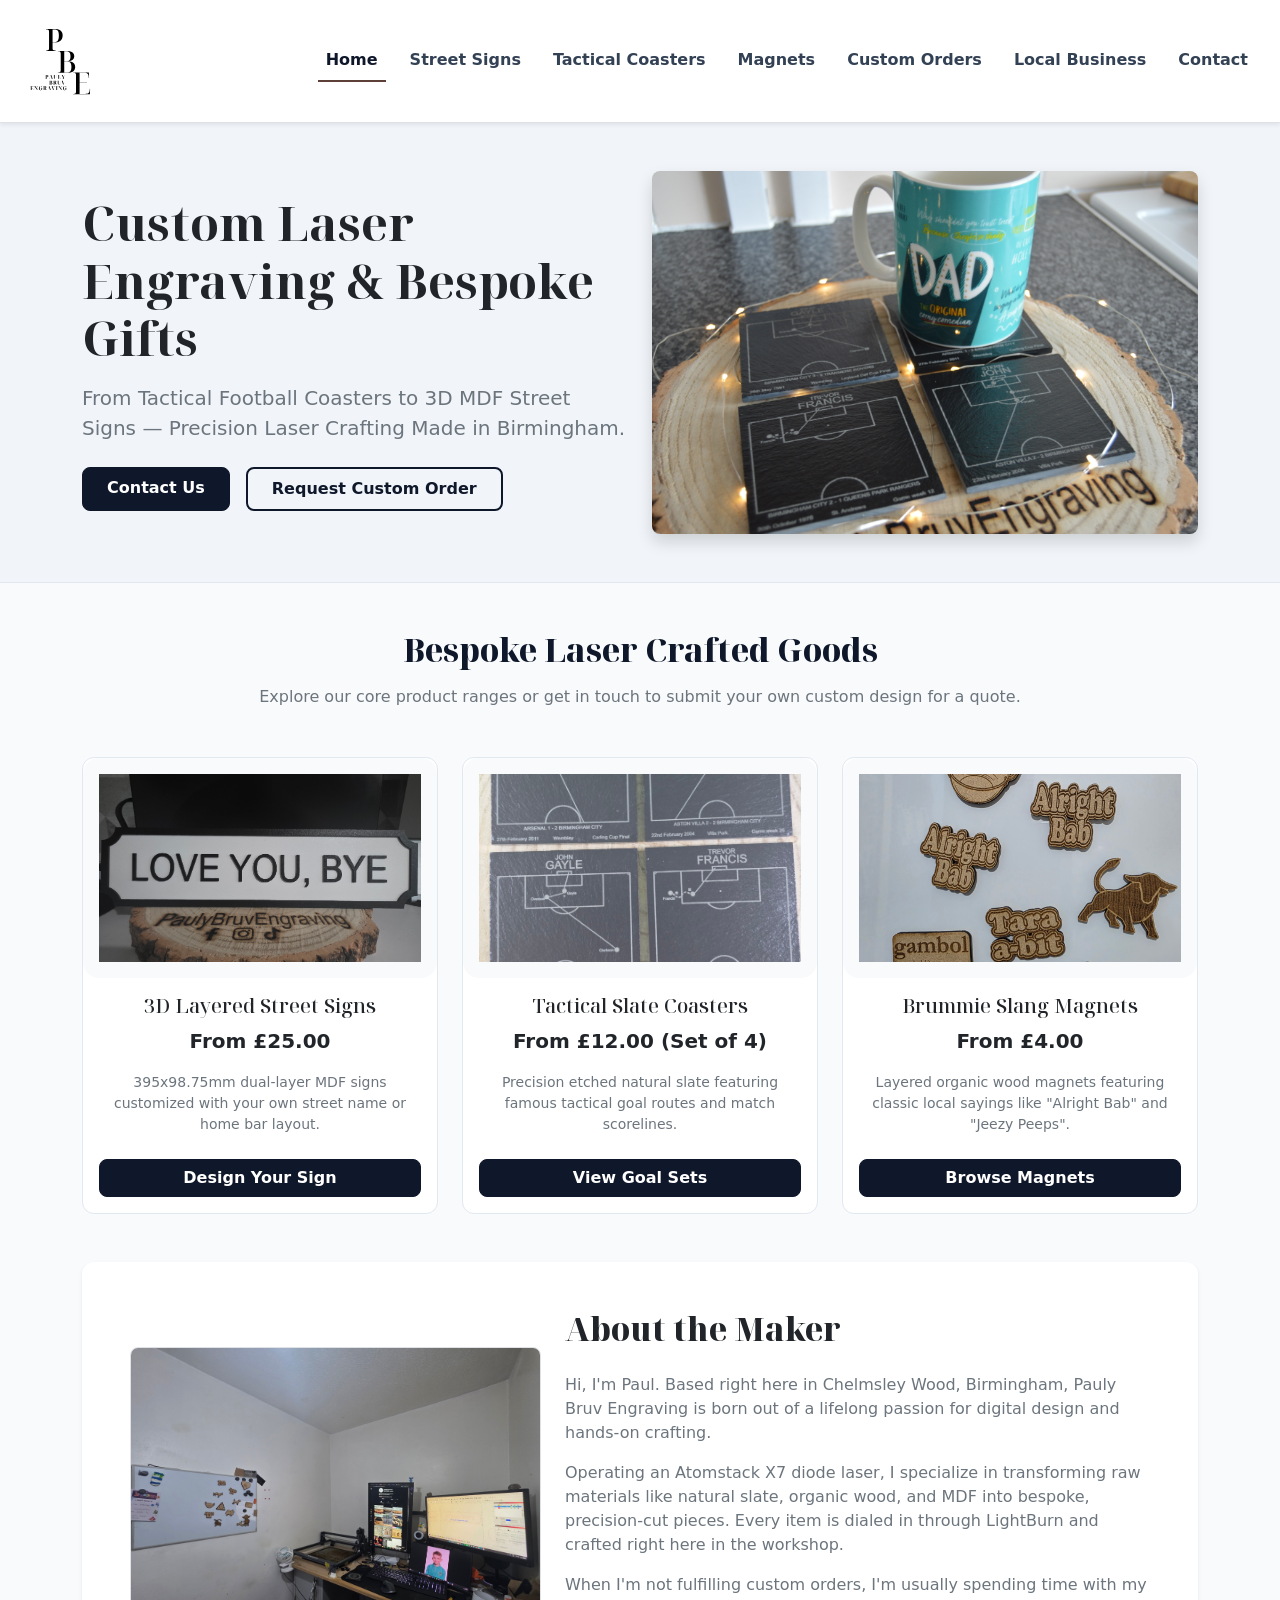
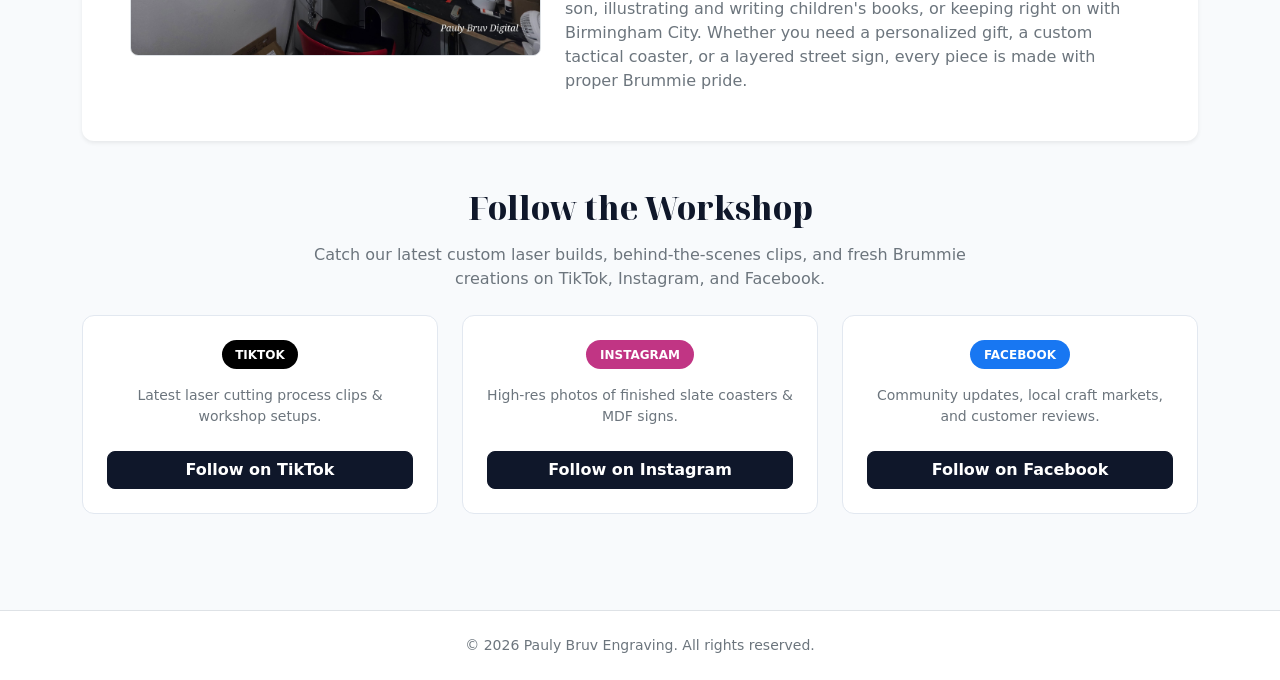
==== commit eae8e68b: "updates" ====
--- a/index.html
+++ b/index.html
@@ -3,272 +3,141 @@
   <head>
     <meta charset="UTF-8" />
     <meta name="viewport" content="width=device-width, initial-scale=1.0" />
-    <title>Pauly Bruv Engraving - Home</title>
+    <meta name="description" content="Precision laser-engraved merchandise, tactical football match slate coasters, Brummie slang wood magnets, and bespoke 3D street signs handmade in Birmingham." />
+    <title>Pauly Bruv Engraving - Custom Laser Engraving Birmingham</title>
 
     <link rel="preconnect" href="https://fonts.googleapis.com" />
     <link rel="preconnect" href="https://fonts.gstatic.com" crossorigin />
-    <link
-      href="https://fonts.googleapis.com/css2?family=Noto+Serif+Display:ital,wght@0,100..900;1,100..900&display=swap"
-      rel="stylesheet"
-    />
-    <link
-      href="https://cdn.jsdelivr.net/npm/bootstrap@5.3.3/dist/css/bootstrap.min.css"
-      rel="stylesheet"
-    />
+    <link rel="stylesheet" href="https://fonts.googleapis.com/css2?family=Noto+Serif+Display:wght@700;800;900&display=swap" />
+    <link rel="stylesheet" href="https://cdn.jsdelivr.net/npm/bootstrap@5.3.3/dist/css/bootstrap.min.css" />
     <link rel="stylesheet" href="assets/css/style.css" />
   </head>
   <body>
-    <nav
-      class="navbar navbar-expand-lg border-bottom sticky-top shadow-sm py-3"
-    >
+    <nav class="navbar navbar-expand-lg border-bottom sticky-top shadow-sm py-3" aria-label="Main Navigation">
       <div class="container-fluid px-4">
         <a class="navbar-brand d-flex align-items-center" href="index.html">
-          <img
-            src="assets/images/logo.svg"
-            alt="Pauly Bruv Engraving Logo"
-            class="logo-img"
-          />
-          <h1 class="visually-hidden">Pauly Bruv Engraving</h1>
+          <img src="assets/images/logo.svg" alt="Pauly Bruv Engraving Logo" class="logo-img" width="180" height="80" />
+          <span class="visually-hidden">Pauly Bruv Engraving</span>
         </a>
 
-        <button
-          class="navbar-toggler"
-          type="button"
-          data-bs-toggle="collapse"
-          data-bs-target="#workshopNav"
-        >
+        <button class="navbar-toggler" type="button" data-bs-toggle="collapse" data-bs-target="#workshopNav" aria-controls="workshopNav" aria-expanded="false" aria-label="Toggle navigation">
           <span class="navbar-toggler-icon"></span>
         </button>
 
         <div class="collapse navbar-collapse" id="workshopNav">
           <ul class="navbar-nav ms-auto gap-3">
-            <li class="nav-item">
-              <a class="nav-link active" href="index.html">Home</a>
-            </li>
-            <li class="nav-item">
-              <a class="nav-link" href="street-signs.html">Street Signs</a>
-            </li>
-            <li class="nav-item">
-              <a class="nav-link" href="tactical-coasters.html"
-                >Tactical Coasters</a
-              >
-            </li>
-            <li class="nav-item">
-              <a class="nav-link" href="magnets.html">Magnets</a>
-            </li>
-            <li class="nav-item">
-              <a class="nav-link" href="custom.html">Custom Orders</a>
-            </li>
-            <li class="nav-item">
-              <a class="nav-link" href="local-business.html">Local Business</a>
-            </li>
-            <li class="nav-item">
-              <a class="nav-link" href="contact.html">Contact</a>
-            </li>
+            <li class="nav-item"><a class="nav-link active" aria-current="page" href="index.html">Home</a></li>
+            <li class="nav-item"><a class="nav-link" href="street-signs.html">Street Signs</a></li>
+            <li class="nav-item"><a class="nav-link" href="tactical-coasters.html">Tactical Coasters</a></li>
+            <li class="nav-item"><a class="nav-link" href="magnets.html">Magnets</a></li>
+            <li class="nav-item"><a class="nav-link" href="custom.html">Custom Orders</a></li>
+            <li class="nav-item"><a class="nav-link" href="local-business.html">Local Business</a></li>
+            <li class="nav-item"><a class="nav-link" href="contact.html">Contact</a></li>
           </ul>
         </div>
       </div>
     </nav>
 
-    <section class="py-5 bg-light-section">
+    <header class="py-5 bg-light-section">
       <div class="container">
         <div class="row align-items-center gap-4 gap-lg-0">
           <div class="col-lg-6 text-center text-lg-start">
-            <h2 class="display-5 fw-bold text-dark mb-3">
-              Custom Laser Engraving & Bespoke Gifts
-            </h2>
-            <p class="lead text-secondary mb-4">
-              From Tactical Football Coasters to 3D MDF Street Signs — Precision
-              Laser Crafting Made in Birmingham.
-            </p>
-            <div
-              class="d-flex flex-wrap justify-content-center justify-content-lg-start gap-3"
-            >
-              <a href="contact.html" class="btn btn-custom px-4 py-2"
-                >Contact Us</a
-              >
-              <a href="custom.html" class="btn btn-outline-custom px-4 py-2"
-                >Request Custom Order</a
-              >
+            <h1 class="display-5 fw-bold text-dark mb-3">Custom Laser Engraving & Bespoke Gifts</h1>
+            <p class="lead text-secondary mb-4">From Tactical Football Coasters to 3D MDF Street Signs — Precision Laser Crafting Made in Birmingham.</p>
+            <div class="d-flex flex-wrap justify-content-center justify-content-lg-start gap-3">
+              <a href="contact.html" class="btn btn-custom px-4 py-2">Contact Us</a>
+              <a href="custom.html" class="btn btn-outline-custom px-4 py-2">Request Custom Order</a>
             </div>
           </div>
           <div class="col-lg-6">
-            <img
-              src="assets/images/hero-banner.jpg"
-              alt="Tactical Football Match Slate Coasters Set"
-              class="img-fluid rounded-3 shadow card-img-hero"
-            />
+            <img src="assets/images/hero-banner.jpg" alt="Tactical Football Match Slate Coasters Set" class="img-fluid rounded-3 shadow card-img-hero" width="600" height="400" />
           </div>
         </div>
       </div>
-    </section>
+    </header>
 
     <main class="container py-5">
-      <section class="text-center mb-5">
-        <h2 class="mb-3">Bespoke Laser Crafted Goods</h2>
-        <p class="text-secondary mb-5">
-          Explore our core product ranges or get in touch to submit your own
-          custom design for a quote.
-        </p>
+      <section class="text-center mb-5" aria-labelledby="featured-products">
+        <h2 id="featured-products" class="mb-3">Bespoke Laser Crafted Goods</h2>
+        <p class="text-secondary mb-5">Explore our core product ranges or get in touch to submit your own custom design for a quote.</p>
 
         <div class="row g-4 justify-content-center">
           <div class="col-12 col-md-6 col-lg-4">
             <article class="card custom-card h-100 bg-white">
-              <img
-                src="assets/images/mdf-sign.jpg"
-                alt="3D Layered MDF Street Sign"
-                class="card-img-top p-3 rounded-4 card-img-custom"
-              />
+              <img src="assets/images/mdf-sign.jpg" alt="3D Layered MDF Street Sign" class="card-img-top p-3 rounded-4 card-img-custom" width="350" height="220" />
               <div class="card-body d-flex flex-column">
                 <h3 class="h5">3D Layered Street Signs</h3>
                 <p class="fw-bold text-dark fs-5">From £25.00</p>
-                <p class="text-secondary small mb-4">
-                  395x98.75mm dual-layer MDF signs customized with your own
-                  street name or home bar layout.
-                </p>
-                <a href="street-signs.html" class="btn btn-custom mt-auto"
-                  >Design Your Sign</a
-                >
+                <p class="text-secondary small mb-4">395x98.75mm dual-layer MDF signs customized with your own street name or home bar layout.</p>
+                <a href="street-signs.html" class="btn btn-custom mt-auto">Design Your Sign</a>
               </div>
             </article>
           </div>
 
           <div class="col-12 col-md-6 col-lg-4">
             <article class="card custom-card h-100 bg-white">
-              <img
-                src="assets/images/tac-coaster.jpg"
-                alt="Tactical Football Match Slate Coasters"
-                class="card-img-top p-3 rounded-4 card-img-custom"
-              />
+              <img src="assets/images/tac-coaster.jpg" alt="Tactical Football Match Slate Coasters" class="card-img-top p-3 rounded-4 card-img-custom" width="350" height="220" />
               <div class="card-body d-flex flex-column">
                 <h3 class="h5">Tactical Slate Coasters</h3>
                 <p class="fw-bold text-dark fs-5">From £12.00 (Set of 4)</p>
-                <p class="text-secondary small mb-4">
-                  Precision etched natural slate featuring famous tactical goal
-                  routes and match scorelines.
-                </p>
-                <a href="tactical-coasters.html" class="btn btn-custom mt-auto"
-                  >View Goal Sets</a
-                >
+                <p class="text-secondary small mb-4">Precision etched natural slate featuring famous tactical goal routes and match scorelines.</p>
+                <a href="tactical-coasters.html" class="btn btn-custom mt-auto">View Goal Sets</a>
               </div>
             </article>
           </div>
 
           <div class="col-12 col-md-6 col-lg-4">
             <article class="card custom-card h-100 bg-white">
-              <img
-                src="assets/images/slang-mags.jpg"
-                alt="Brummie Slang Laser Cut Wood Magnets"
-                class="card-img-top p-3 rounded-4 card-img-custom"
-              />
+              <img src="assets/images/slang-mags.jpg" alt="Brummie Slang Laser Cut Wood Magnets" class="card-img-top p-3 rounded-4 card-img-custom" width="350" height="220" />
               <div class="card-body d-flex flex-column">
                 <h3 class="h5">Brummie Slang Magnets</h3>
                 <p class="fw-bold text-dark fs-5">From £4.00</p>
-                <p class="text-secondary small mb-4">
-                  Layered organic wood magnets featuring classic local sayings
-                  like "Alright Bab" and "Jeezy Peeps".
-                </p>
-                <a href="magnets.html" class="btn btn-custom mt-auto"
-                  >Browse Magnets</a
-                >
+                <p class="text-secondary small mb-4">Layered organic wood magnets featuring classic local sayings like "Alright Bab" and "Jeezy Peeps".</p>
+                <a href="magnets.html" class="btn btn-custom mt-auto">Browse Magnets</a>
               </div>
             </article>
           </div>
         </div>
       </section>
 
-      <section
-        class="card custom-card bg-white p-4 p-md-5 mb-5 border-0 shadow-sm"
-      >
+      <section class="card custom-card bg-white p-4 p-md-5 mb-5 border-0 shadow-sm" aria-labelledby="about-maker">
         <div class="row align-items-center gap-4 gap-md-0">
           <div class="col-md-5">
-            <img
-              src="assets/images/workshop-setup.jpg"
-              alt="Pauly Bruv Engraving Laser Workshop Setup"
-              class="img-fluid rounded-3 border"
-            />
+            <img src="assets/images/workshop-setup.jpg" alt="Pauly Bruv Engraving Laser Workshop Setup" class="img-fluid rounded-3 border" width="450" height="350" />
           </div>
           <div class="col-md-7">
-            <h2 class="mb-4">About the Maker</h2>
-            <p class="text-secondary">
-              Hi, I'm Paul. Based right here in Chelmsley Wood, Birmingham,
-              Pauly Bruv Engraving is born out of a lifelong passion for digital
-              design and hands-on crafting.
-            </p>
-            <p class="text-secondary">
-              Operating an Atomstack X7 diode laser, I specialize in
-              transforming raw materials like natural slate, organic wood, and
-              MDF into bespoke, precision-cut pieces. Every item is dialed in
-              through LightBurn and crafted right here in the workshop.
-            </p>
-            <p class="text-secondary mb-0">
-              When I'm not fulfilling custom orders, I'm usually spending time
-              with my son, illustrating and writing children's books, or keeping
-              right on with Birmingham City. Whether you need a personalized
-              gift, a custom tactical coaster, or a layered street sign, every
-              piece is made with proper Brummie pride.
-            </p>
+            <h2 id="about-maker" class="mb-4">About the Maker</h2>
+            <p class="text-secondary">Hi, I'm Paul. Based right here in Chelmsley Wood, Birmingham, Pauly Bruv Engraving is born out of a lifelong passion for digital design and hands-on crafting.</p>
+            <p class="text-secondary">Operating an Atomstack X7 diode laser, I specialize in transforming raw materials like natural slate, organic wood, and MDF into bespoke, precision-cut pieces. Every item is dialed in through LightBurn and crafted right here in the workshop.</p>
+            <p class="text-secondary mb-0">When I'm not fulfilling custom orders, I'm usually spending time with my son, illustrating and writing children's books, or keeping right on with Birmingham City. Whether you need a personalized gift, a custom tactical coaster, or a layered street sign, every piece is made with proper Brummie pride.</p>
           </div>
         </div>
       </section>
 
-      <section class="text-center mb-5">
-        <h2 class="mb-3">Follow the Workshop</h2>
-        <p class="text-secondary mb-4 mx-auto form-container-sm">
-          Catch our latest custom laser builds, behind-the-scenes clips, and
-          fresh Brummie creations on TikTok, Instagram, and Facebook.
-        </p>
+      <section class="text-center mb-5" aria-labelledby="follow-workshop">
+        <h2 id="follow-workshop" class="mb-3">Follow the Workshop</h2>
+        <p class="text-secondary mb-4 mx-auto form-container-sm">Catch our latest custom laser builds, behind-the-scenes clips, and fresh Brummie creations on TikTok, Instagram, and Facebook.</p>
 
         <div class="row g-4 justify-content-center">
           <div class="col-12 col-md-4">
-            <div
-              class="card custom-card h-100 bg-white p-4 d-flex flex-column align-items-center"
-            >
+            <div class="card custom-card h-100 bg-white p-4 d-flex flex-column align-items-center">
               <span class="platform-tag tag-tiktok mb-3">TikTok</span>
-              <p class="small text-secondary mb-4">
-                Latest laser cutting process clips & workshop setups.
-              </p>
-              <a
-                href="https://www.tiktok.com/@paulybruvengraving"
-                target="_blank"
-                rel="noopener"
-                class="btn btn-custom mt-auto w-100"
-                >Follow on TikTok</a
-              >
+              <p class="small text-secondary mb-4">Latest laser cutting process clips &amp; workshop setups.</p>
+              <a href="https://www.tiktok.com/@paulybruvengraving" target="_blank" rel="noopener noreferrer" class="btn btn-custom mt-auto w-100">Follow on TikTok</a>
             </div>
           </div>
           <div class="col-12 col-md-4">
-            <div
-              class="card custom-card h-100 bg-white p-4 d-flex flex-column align-items-center"
-            >
+            <div class="card custom-card h-100 bg-white p-4 d-flex flex-column align-items-center">
               <span class="platform-tag tag-instagram mb-3">Instagram</span>
-              <p class="small text-secondary mb-4">
-                High-res photos of finished slate coasters & MDF signs.
-              </p>
-              <a
-                href="https://www.instagram.com/paulybruvengraving/?hl=en"
-                target="_blank"
-                rel="noopener"
-                class="btn btn-custom mt-auto w-100"
-                >Follow on Instagram</a
-              >
+              <p class="small text-secondary mb-4">High-res photos of finished slate coasters &amp; MDF signs.</p>
+              <a href="https://www.instagram.com/paulybruvengraving/?hl=en" target="_blank" rel="noopener noreferrer" class="btn btn-custom mt-auto w-100">Follow on Instagram</a>
             </div>
           </div>
           <div class="col-12 col-md-4">
-            <div
-              class="card custom-card h-100 bg-white p-4 d-flex flex-column align-items-center"
-            >
+            <div class="card custom-card h-100 bg-white p-4 d-flex flex-column align-items-center">
               <span class="platform-tag tag-facebook mb-3">Facebook</span>
-              <p class="small text-secondary mb-4">
-                Community updates, local craft markets, and customer reviews.
-              </p>
-              <a
-                href="https://www.facebook.com/profile.php?id=100086305278926&locale=en_GB"
-                target="_blank"
-                rel="noopener"
-                class="btn btn-custom mt-auto w-100"
-                >Follow on Facebook</a
-              >
+              <p class="small text-secondary mb-4">Community updates, local craft markets, and customer reviews.</p>
+              <a href="https://www.facebook.com/profile.php?id=100086305278926&amp;locale=en_GB" target="_blank" rel="noopener noreferrer" class="btn btn-custom mt-auto w-100">Follow on Facebook</a>
             </div>
           </div>
         </div>
@@ -276,11 +145,10 @@
     </main>
 
     <footer class="bg-white border-top text-center py-4">
-      <p class="text-secondary small mb-0">
-        &copy; 2026 Pauly Bruv Engraving. All rights reserved.
-      </p>
+      <p class="text-secondary small mb-0">&copy; 2026 Pauly Bruv Engraving. All rights reserved.</p>
     </footer>
 
     <script src="https://cdn.jsdelivr.net/npm/bootstrap@5.3.3/dist/js/bootstrap.bundle.min.js"></script>
+    <script src="assets/js/app.js"></script>
   </body>
-</html>
+</html>
--- a/assets/css/style.css
+++ b/assets/css/style.css
@@ -4,16 +4,14 @@
 :root {
   --bg-main: #f8fafc;
   --text-primary: #0f172a;
+  --text-muted: #475569;
   --accent-black: #0f172a;
   --accent-hover: #334155;
   --accent-bronze: #5d4037;
 }
 
 body {
-  font-family:
-    system-ui,
-    -apple-system,
-    sans-serif;
+  font-family: system-ui, -apple-system, BlinkMacSystemFont, "Segoe UI", Roboto, Oxygen, Ubuntu, Cantarell, sans-serif;
   background-color: var(--bg-main);
   color: var(--text-primary);
   -webkit-font-smoothing: antialiased;
@@ -25,7 +23,7 @@
 h1,
 h2,
 h3 {
-  font-family: "Noto Serif Display", serif;
+  font-family: "Noto Serif Display", Georgia, serif;
   font-weight: 800;
 }
 
@@ -34,6 +32,8 @@
    ========================================================================== */
 .logo-img {
   max-height: 80px;
+  width: auto;
+  height: auto;
   transition: transform 0.2s ease;
 }
 
@@ -42,17 +42,17 @@
 }
 
 .navbar {
-  background-color: rgba(255, 255, 255, 0.95);
-  backdrop-filter: blur(8px);
+  background-color: #ffffff !important;
 }
 
 .nav-link {
   font-weight: 600;
-  color: #475569 !important;
-  transition: color 0.2s;
-}
-
-.nav-link:hover {
+  color: #334155 !important; /* WCAG AA High Contrast */
+  transition: color 0.2s ease-in-out;
+}
+
+.nav-link:hover,
+.nav-link:focus {
   color: var(--accent-bronze) !important;
 }
 
@@ -66,15 +66,18 @@
    ========================================================================== */
 .btn-custom {
   background-color: var(--accent-black);
-  color: white;
+  color: #ffffff;
   font-weight: 600;
   border-radius: 8px;
-  transition: all 0.2s;
-}
-
-.btn-custom:hover {
+  transition: all 0.2s ease-in-out;
+  border: 1px solid var(--accent-black);
+}
+
+.btn-custom:hover,
+.btn-custom:focus {
   background-color: var(--accent-hover);
-  color: white;
+  border-color: var(--accent-hover);
+  color: #ffffff;
   transform: translateY(-1px);
 }
 
@@ -83,19 +86,19 @@
   color: var(--accent-black);
   font-weight: 600;
   border-radius: 8px;
-  transition: all 0.2s;
-}
-
-.btn-outline-custom:hover {
+  transition: all 0.2s ease-in-out;
+  background-color: transparent;
+}
+
+.btn-outline-custom:hover,
+.btn-outline-custom:focus {
   background-color: var(--accent-black);
-  color: white;
+  color: #ffffff;
 }
 
 .custom-card {
   border-radius: 12px;
-  transition:
-    transform 0.2s ease,
-    box-shadow 0.2s ease;
+  transition: transform 0.2s ease, box-shadow 0.2s ease;
   border: 1px solid #e2e8f0;
 }
 
@@ -112,21 +115,23 @@
   font-size: 0.75rem;
   font-weight: 800;
   text-transform: uppercase;
-  padding: 0.3rem 0.8rem;
+  padding: 0.35rem 0.85rem;
   border-radius: 20px;
 }
 
 .tag-tiktok {
-  background: #000;
-  color: #fff;
-}
+  background: #000000;
+  color: #ffffff;
+}
+
 .tag-instagram {
-  background: #e1306c;
-  color: #fff;
-}
+  background: #c13584;
+  color: #ffffff;
+}
+
 .tag-facebook {
   background: #1877f2;
-  color: #fff;
+  color: #ffffff;
 }
 
 /* ==========================================================================
@@ -160,10 +165,12 @@
 .mdf-mockup.black-base-white-text {
   background-color: #121212;
 }
+
 .mdf-mockup.black-base-white-text .sign-border {
   background-color: #f2f2f2;
   border: 2px solid #e0e0e0;
 }
+
 .mdf-mockup.black-base-white-text #preview-text-display {
   color: #121212;
   text-shadow: 1px 1px 1px rgba(0, 0, 0, 0.15);
@@ -172,10 +179,12 @@
 .mdf-mockup.white-base-black-text {
   background-color: #f2f2f2;
 }
+
 .mdf-mockup.white-base-black-text .sign-border {
   background-color: #121212;
   border: 2px solid #222222;
 }
+
 .mdf-mockup.white-base-black-text #preview-text-display {
   color: #f2f2f2;
   text-shadow: 1px 1px 1px rgba(0, 0, 0, 0.5);
@@ -214,15 +223,15 @@
 }
 
 .finish-btn {
-  background-color: #fff;
+  background-color: #ffffff;
   color: var(--text-primary);
-  border: 2px solid #e2e8f0;
+  border: 2px solid #cbd5e1;
   padding: 0.7rem 1.4rem;
   font-size: 0.85rem;
   font-weight: 700;
   border-radius: 30px;
   cursor: pointer;
-  transition: all 0.2s;
+  transition: all 0.2s ease-in-out;
   box-shadow: 0 2px 4px rgba(0, 0, 0, 0.04);
 }
 
@@ -242,6 +251,7 @@
 
 .card-img-custom {
   height: 220px;
+  width: 100%;
   object-fit: cover;
   background-color: var(--bg-main);
 }
@@ -250,6 +260,7 @@
   object-fit: cover;
   max-height: 400px;
   width: 100%;
+  height: auto;
 }
 
 .form-container-md {
@@ -260,4 +271,4 @@
 .form-container-sm {
   max-width: 700px;
   width: 100%;
-}
+}
